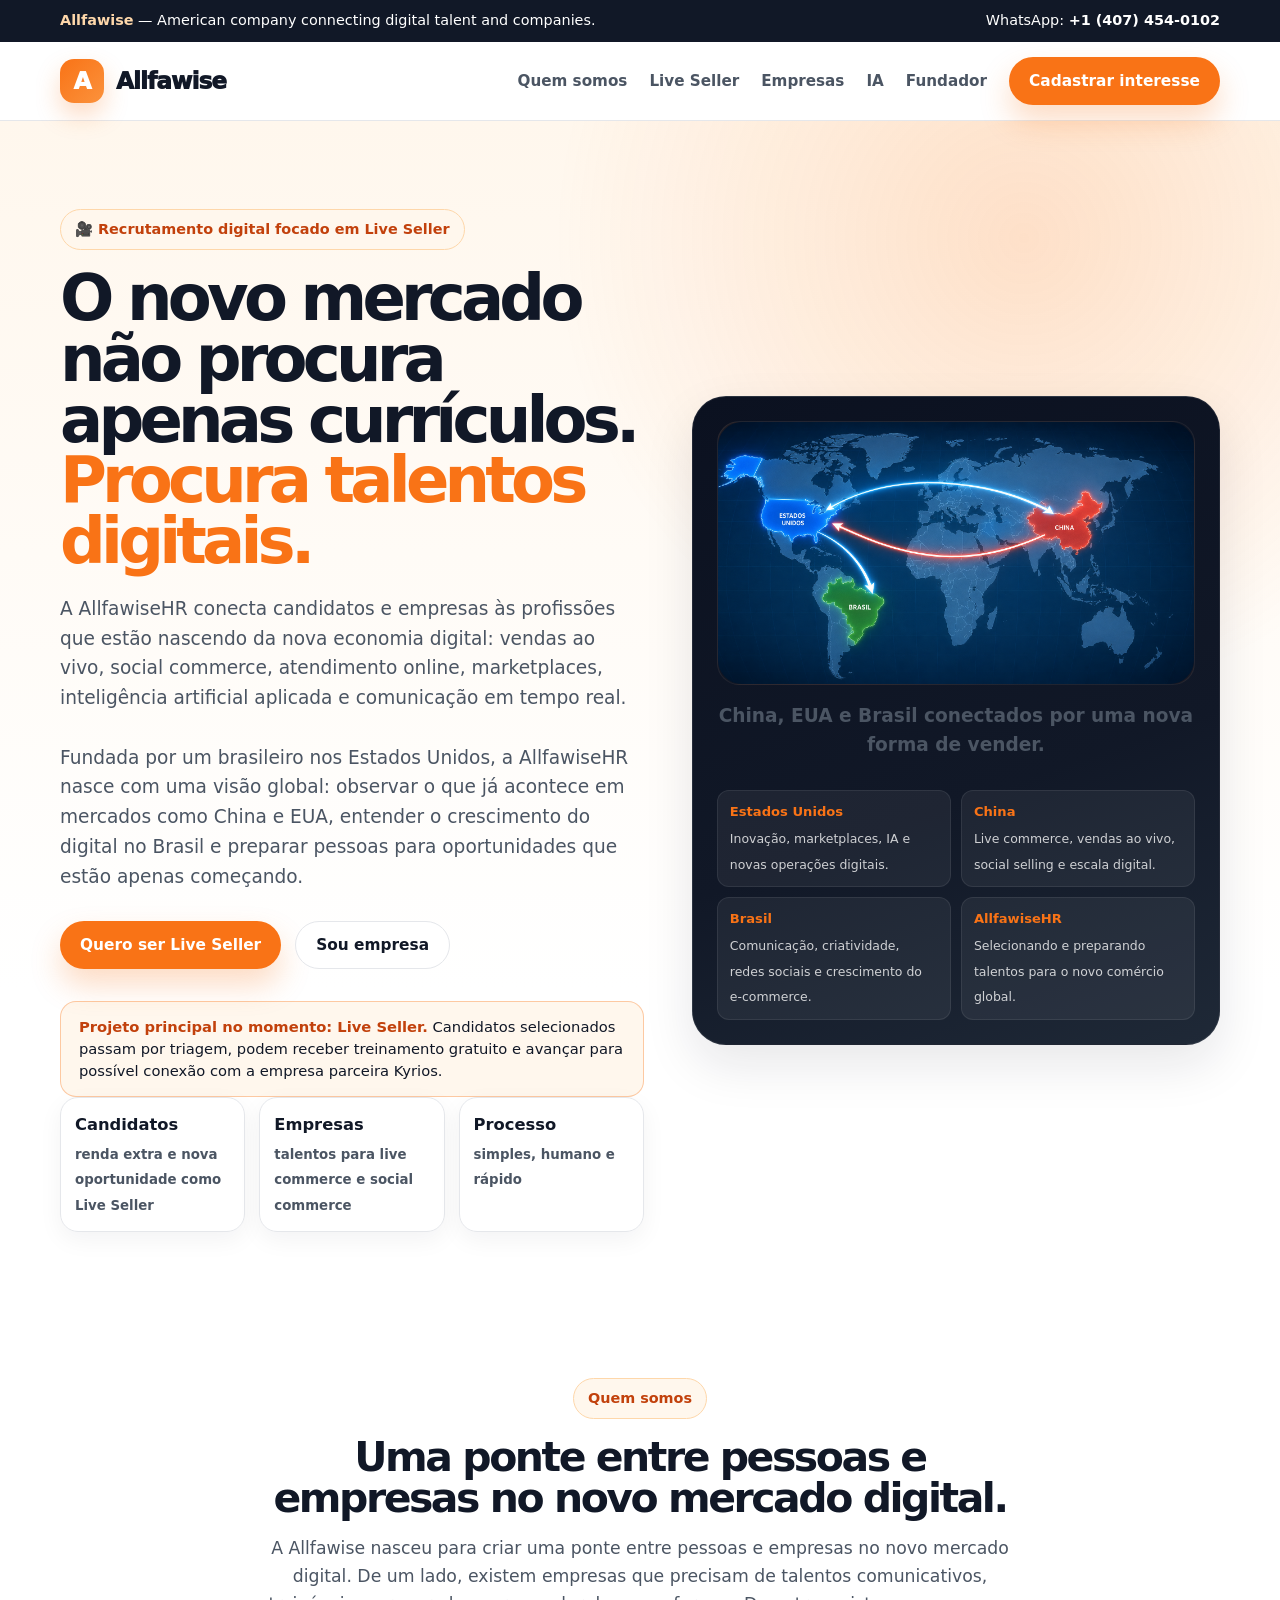
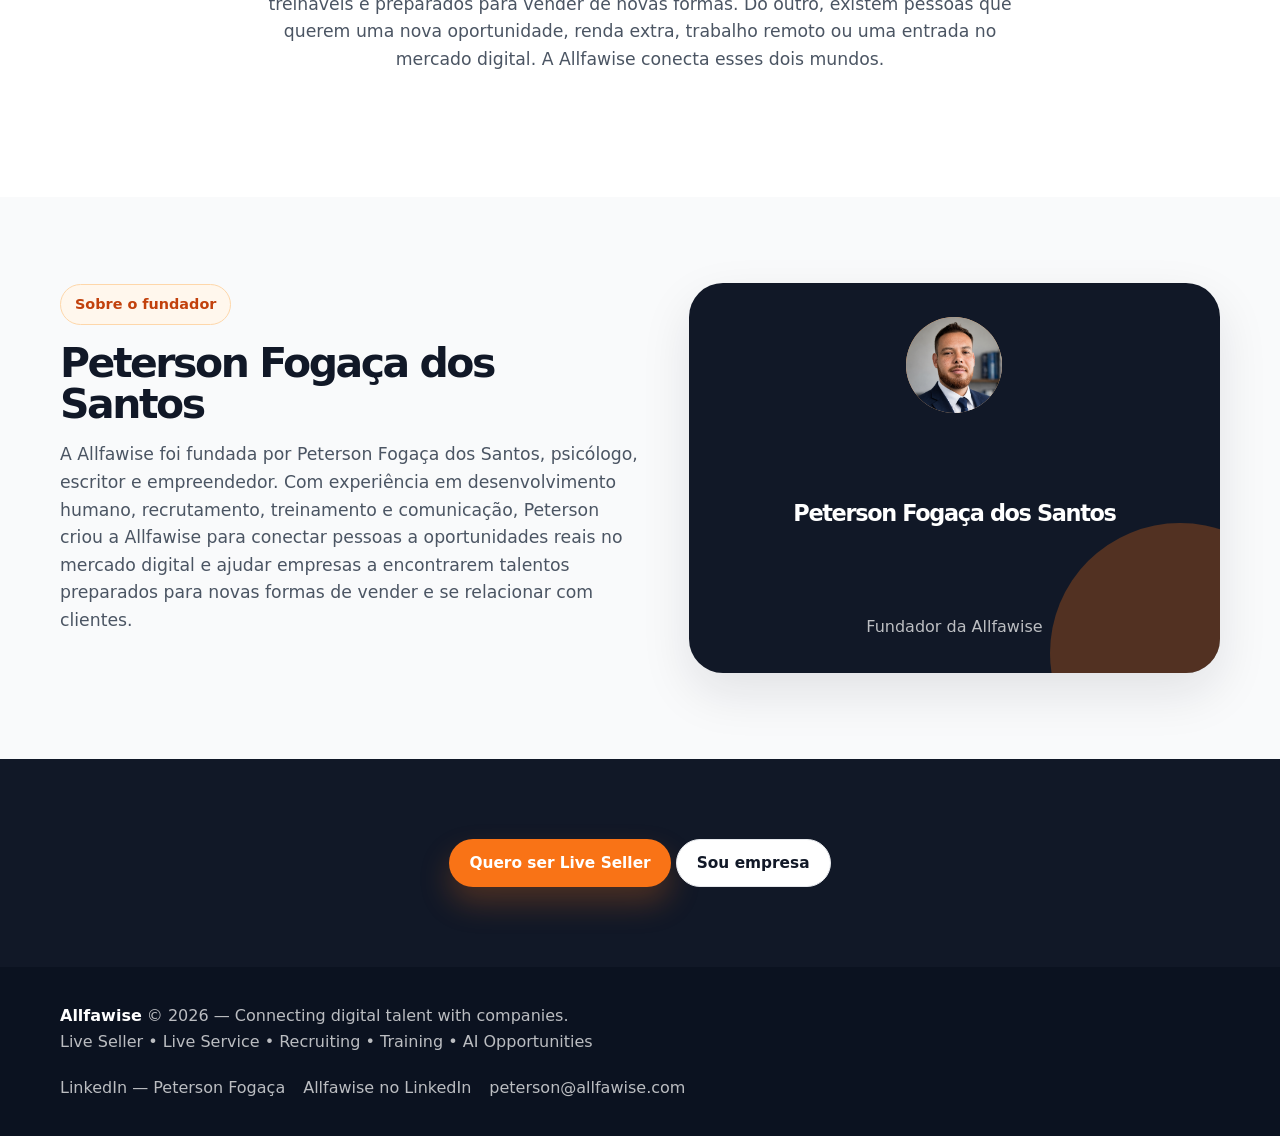
==== index.html @ 009f4346 "Update index.html" ====
<!DOCTYPE html>
<html lang="pt-BR"><head>
<meta charset="UTF-8">
<meta name="viewport" content="width=device-width, initial-scale=1.0">

<title>Allfawise | Recrutamento Digital, Live Seller e Live Service nos EUA</title>

<!-- ================= SEO BÁSICO =================
EDITAR TEXTOS PRINCIPAIS: descrição, palavras-chave e URL canônica abaixo -->
<meta name="description" content="Allfawise é uma empresa americana especializada em recrutamento, seleção e treinamento de talentos para Live Seller, Live Service, atendimento digital, tecnologia e IA. Cadastre-se ou encontre talentos para sua empresa.">
<meta name="keywords" content="Live Seller, Live Service, recrutamento digital, vagas remotas, social commerce, atendimento digital, Allfawise, emprego digital, renda extra online">
<meta name="author" content="Allfawise">

<!-- EDITAR LINK DA PÁGINA ALLFAWISE (URL final do site publicado no GitHub Pages ou domínio próprio) -->
<link rel="canonical" href="https://allfawise.com/">

<meta property="og:title" content="Allfawise | Conectando Talentos ao Mercado Digital">
<meta property="og:description" content="Recrutamento, seleção e treinamento para Live Seller, Live Service e mercado digital nos EUA.">
<meta property="og:type" content="website">
<!-- EDITAR LINK DA PÁGINA ALLFAWISE (mesma URL do canonical acima) -->
<meta property="og:url" content="https://allfawise.com/">

<link rel="stylesheet" href="style.css">
</head>
<body>

<!-- ============ TOPBAR ============ -->
<div class="topbar">
<div class="container">
<p><span>Allfawise</span> — American company connecting digital talent and companies.</p>
<!-- EDITAR TELEFONE: número exibido no topo do site -->
<p>WhatsApp: <strong>+1 (407) 454-0102</strong></p>
</div>
</div>

<!-- ============ CABEÇALHO / MENU ============ -->
<header>
<div class="container nav">
<a href="#home" class="brand" aria-label="Allfawise Home">
<span class="brand-mark">A</span>
<span>Allfawise</span>
</a>
<button class="mobile-toggle" id="mobileToggle" aria-label="Abrir menu">☰</button>
<nav class="nav-links" id="navLinks">
<a href="#sobre">Quem somos</a>
<a href="#live-seller-intro" data-flow="candidato">Live Seller</a>
<a href="#empresas" data-flow="empresa">Empresas</a>
<a href="#ia" data-flow="candidato">IA</a>
<a href="#fundador">Fundador</a>
<a href="#cadastro" class="btn btn-orange" data-flow="candidato">Cadastrar interesse</a>
</nav>
</div>
</header>

<main id="home">

<!-- ============ HERO — DOIS CAMINHOS PRINCIPAIS ============ -->
<section class="hero">
<div class="container hero-grid">
<div>
<div class="eyebrow">🎥 Recrutamento digital focado em Live Seller</div>

<h1>O novo mercado não procura apenas currículos. <span>Procura talentos digitais.</span></h1>

<p>A AllfawiseHR conecta candidatos e empresas às profissões que estão nascendo da nova economia digital: vendas ao vivo, social commerce, atendimento online, marketplaces, inteligência artificial aplicada e comunicação em tempo real.</p>
<p>Fundada por um brasileiro nos Estados Unidos, a AllfawiseHR nasce com uma visão global: observar o que já acontece em mercados como China e EUA, entender o crescimento do digital no Brasil e preparar pessoas para oportunidades que estão apenas começando.</p>

<!-- DOIS CAMINHOS PRINCIPAIS DO HERO: não adicionar um terceiro CTA aqui -->
<div class="hero-actions">
<a href="#live-seller-intro" class="btn btn-orange" data-flow="candidato">Quero ser Live Seller</a>
<a href="#empresas" class="btn btn-outline" data-flow="empresa">Sou empresa</a>
</div>
<div class="hero-highlight"><strong>Projeto principal no momento: Live Seller.</strong> Candidatos selecionados passam por triagem, podem receber treinamento gratuito e avançar para possível conexão com a empresa parceira Kyrios.</div>

<div class="trust-row">
<div class="trust-item">
<strong>Candidatos</strong>
<small>renda extra e nova oportunidade como Live Seller</small>
</div>
<div class="trust-item">
<strong>Empresas</strong>
<small>talentos para live commerce e social commerce</small>
</div>
<div class="trust-item">
<strong>Processo</strong>
<small>simples, humano e rápido</small>
</div>
</div>
</div>

<div class="hero-card global-map-card">
<div class="global-map">
<img src="mapa-global.jpg" alt="Mapa mostrando conexão entre Estados Unidos, China e Brasil" style="width:100%;height:100%;object-fit:cover;border-radius:24px;display:block;">
</div>
<p class="map-caption">China, EUA e Brasil conectados por uma nova forma de vender.</p>
<div class="map-points">
<div class="map-point"><strong>Estados Unidos</strong><span>Inovação, marketplaces, IA e novas operações digitais.</span></div>
<div class="map-point"><strong>China</strong><span>Live commerce, vendas ao vivo, social selling e escala digital.</span></div>
<div class="map-point"><strong>Brasil</strong><span>Comunicação, criatividade, redes sociais e crescimento do e-commerce.</span></div>
<div class="map-point"><strong>AllfawiseHR</strong><span>Selecionando e preparando talentos para o novo comércio global.</span></div>
</div></div>
</div>
</section>

<!-- ============ LIVE SELLER INTRO (FLUXO CANDIDATO) ============ -->
<section id="live-seller-intro" class="flow-hidden" data-isolate="candidato">
<div class="container">
<div class="section-head center">
<div class="eyebrow">Conheça a oportunidade</div>
<h2>China começou. EUA aceleraram. Brasil está abrindo espaço.</h2>
<p>Live Seller é uma nova oportunidade para pessoas comunicativas que querem entrar no mercado digital. Hoje faltam profissionais preparados para vender ao vivo, apresentar produtos, conversar com o público e gerar conexão com marcas e consumidores.</p>
<p>Você não precisa começar pronto. Candidatos selecionados poderão ser preparados por profissionais com experiência internacional.</p>
</div>
<div class="hero-actions" style="justify-content:center;">
<a href="#cadastro" class="btn btn-orange" data-flow="candidato">Quero participar da triagem</a>
<a href="#live-seller" class="btn btn-outline" data-flow="candidato">Entender melhor a profissão</a>
</div>
</div>
</section>

<!-- ============ NOVA OPORTUNIDADE (FLUXO CANDIDATO) ============ -->
<section id="mercado" class="flow-hidden" data-isolate="candidato">
<div class="container">
<div class="section-head center">
<div class="eyebrow">As profissões do futuro já começaram</div>
<h2>As profissões do futuro já começaram.</h2>
<p>
O profissional do futuro não é apenas técnico. Ele é comunicador, adaptável e digital.
A próxima fase do trabalho pertence a pessoas que conseguem aprender rápido, usar tecnologia,
se comunicar bem, entender o comportamento do consumidor e gerar valor em ambientes digitais.
</p>
<p>
Durante anos, vender online parecia depender apenas de catálogo, preço e tráfego. Agora o
jogo mudou: o cliente quer ver o produto em uso, conversar, tirar dúvidas, confiar na pessoa
que apresenta e sentir segurança antes de comprar.
</p>
<p>
Amazon, Mercado Livre, Shopee e TikTok Shop mostram que o comércio digital está ficando mais
interativo. A venda não acontece apenas na página do produto. Ela acontece no vídeo, na live,
no atendimento, no conteúdo, no relacionamento e na capacidade de responder rápido.
</p>
<p>
Por isso, novas funções estão ganhando espaço: Live Seller, Live Service, Social Commerce,
atendimento digital, produção de conteúdo, suporte com IA e profissionais capazes de
representar marcas com naturalidade. Live Seller é o projeto principal da AllfawiseHR agora;
as demais são oportunidades de apoio, para quem busca outro caminho.
</p></div>
<div class="cards-4">
<a class="icon-card" href="#live-seller-intro" data-flow="candidato">
<div class="icon">🎥</div>
<h3>Live Seller</h3>
<p>Apresentar produtos ao vivo e vender por meio de lives e redes sociais.</p>
<span class="card-link">Ver detalhes →</span>
</a>
<a class="icon-card" href="#outras-vagas" data-vaga="Live Service" data-flow="candidato">
<div class="icon">💬</div>
<h3>Live Service</h3>
<p>Atendimento digital, suporte e relacionamento com clientes online.</p>
<span class="card-link">Ver detalhes →</span>
</a>
<a class="icon-card" href="#outras-vagas" data-vaga="Social Commerce" data-flow="candidato">
<div class="icon">📱</div>
<h3>Social Commerce</h3>
<p>Redes sociais, conteúdo, influência e apoio a campanhas digitais.</p>
<span class="card-link">Ver detalhes →</span>
</a>
<a class="icon-card" href="#ia" data-flow="candidato">
<div class="icon">🤖</div>
<h3>IA aplicada ao trabalho digital</h3>
<p>Tecnologia como apoio a vendas, atendimento, conteúdo e produtividade.</p>
<span class="card-link">Ver detalhes →</span>
</a></div>
</div>
</section>

<!-- ============ O QUE É LIVE SELLER (FLUXO CANDIDATO) ============ -->
<section id="live-seller" class="flow-hidden" data-isolate="candidato">
<div class="container split">
<div>
<div class="section-head">
<h2>Vendas ao vivo, comunicação e social commerce.</h2>
<p>
Live Seller é o profissional que apresenta produtos ao vivo, conversa com o público,
responde dúvidas e ajuda empresas a venderem por meio de lives, redes sociais e
plataformas digitais. Essa função une comunicação, carisma, vendas, celular, redes
sociais e treinamento.
</p>
<p>
Para muitas pessoas, essa oportunidade pode começar como uma renda extra. Para quem se
prepara e leva a sério, pode se tornar uma nova profissão no mercado digital.
</p>
</div>

<figure class="live-photo">
<img src="live-seller-kyrios.jpg" alt="Apresentadora demonstrando um produto de mel para a câmera do celular em uma loja de live commerce da Kyrios" loading="lazy">
<figcaption class="live-photo-caption">Exemplo de operação de live commerce.</figcaption>
</figure>

<div class="check-list">
<div class="check"><span class="check-mark">✓</span><p>Comunicação</p></div>
<div class="check"><span class="check-mark">✓</span><p>Vendas ao vivo</p></div>
<div class="check"><span class="check-mark">✓</span><p>Social commerce</p></div>
<div class="check"><span class="check-mark">✓</span><p>Treinamento e prática</p></div>
</div>
</div>
<div class="timeline">
<div class="timeline-item">
<strong>01 — China</strong>
<h4>Onde vender ao vivo virou parte da cultura digital</h4>
<p>Na China, o live commerce deixou de ser novidade e se tornou uma forma comum de comprar e vender. Milhões de pessoas assistem transmissões ao vivo para conhecer produtos, tirar dúvidas e decidir a compra em tempo real. Hoje, o país já tem mais de 800 milhões de usuários de transmissões ao vivo, mostrando que a live deixou de ser apenas entretenimento e passou a fazer parte da rotina de consumo digital. Esse cenário mostra algo importante: quando existe comunicação, confiança e demonstração ao vivo, a venda se torna mais próxima, mais humana e mais interativa.</p>
</div>
<div class="timeline-item">
<strong>02 — Estados Unidos</strong>
<h4>Quando redes sociais começaram a vender de verdade</h4>
<p>Nos Estados Unidos, esse movimento cresce ligado à creator economy, aos vídeos curtos, aos afiliados, ao TikTok Shop e às compras dentro das redes sociais. O consumidor americano está cada vez mais acostumado a descobrir produtos por meio de pessoas: alguém apresentando, testando, explicando, comparando e recomendando. A previsão é que o social commerce nos Estados Unidos movimente cerca de US$ 87 bilhões em 2025. Isso mostra que novas funções estão surgindo. As marcas precisam de pessoas que saibam comunicar, aparecer diante da câmera, criar conexão e transformar atenção em venda.</p>
</div>
<div class="timeline-item">
<strong>03 — Brasil</strong>
<h4>Um mercado novo para quem quer aprender antes</h4>
<p>No Brasil, esse mercado ainda está em formação. O e-commerce brasileiro continua crescendo e deve alcançar cerca de US$ 36 bilhões em 2025, com aproximadamente 94 milhões de brasileiros comprando online. Mas o grande ponto é este: muitos brasileiros já passam horas por dia no celular, usam redes sociais, assistem vídeos, seguem influenciadores e compram pela internet. O comportamento já existe. Agora, o mercado começa a criar novas formas de transformar comunicação em oportunidade profissional. Para quem gosta de falar com pessoas, apresentar produtos, aprender vendas e usar redes sociais, o Live Seller pode ser uma nova habilidade. Em alguns modelos, essa atuação pode acontecer de casa, usando celular, treinamento e prática. Não é promessa de dinheiro fácil. É uma oportunidade para quem entende que o mercado está mudando e quer se preparar antes que essa função se torne comum.</p>
</div>
</div>
<div class="container">
<p class="timeline-closing">O que já é forte na China, cresce nos Estados Unidos e começa a ganhar espaço no Brasil pode abrir uma nova porta para brasileiros que desejam trabalhar com comunicação, vendas e mercado digital.</p>
</div>
</div>
</section>

<!-- ============ PARA CANDIDATOS / QUEM PODE PARTICIPAR (FLUXO CANDIDATO) ============ -->
<section id="candidatos" class="flow-hidden" data-isolate="candidato">
<div class="container">
<div class="section-head center">
<div class="eyebrow">Quem pode participar</div>
<p>
A AllfawiseHR organiza caminhos diferentes para pessoas em momentos diferentes: quem quer
começar por Live Seller, quem busca outras oportunidades e quem deseja permanecer no banco
de talentos.
</p>
</div>
<div class="cards-3">
<div class="icon-card">
<div class="icon">🎥</div>
<h3>Quero ser Live Seller</h3>
<p>O projeto principal da AllfawiseHR neste momento. Para pessoas comunicativas, treináveis
e interessadas em aprender uma nova profissão ligada a vendas ao vivo, redes sociais e
social commerce.</p>
<a href="#cadastro" class="btn btn-outline" data-flow="candidato">Ver processo Live Seller</a>
</div>
<div class="icon-card">
<div class="icon">💼</div>
<h3>Quero outras oportunidades</h3>
<p>Para candidatos interessados em atendimento digital, IA aplicada, social commerce,
marketing, comunicação, áreas administrativas e suporte a operações digitais. Uma
alternativa secundária ao projeto Live Seller.</p>
<a href="#vagas" class="btn btn-outline" data-flow="candidato">Ver vagas disponíveis</a>
</div>
<div class="icon-card">
<div class="icon">🗂️</div>
<h3>Banco de talentos</h3>
<p>Para quem ainda não encontrou a vaga ideal, mas quer deixar seu perfil ativo para
futuras oportunidades e processos de triagem.</p>
<a href="#outras-vagas" class="btn btn-outline" data-vaga="Banco de Talentos" data-flow="candidato">Entrar no banco</a>
</div>
</div>
</div></section><section class="flow-hidden" data-isolate="candidato">
<div class="container split alt">
<div>
<div class="section-head">
<div class="eyebrow">Formulário Live Seller</div>
<h2>Cadastre-se para o processo de Live Seller</h2>
<p>Preencha o formulário abaixo para participar da triagem do projeto Live Seller. Se o seu perfil for selecionado, você poderá ser convidado para o treinamento gratuito e avançar nas próximas etapas do processo.</p>
</div>
<div class="check-list">
<div class="check"><span class="check-mark">✓</span><p>Para quem gosta de se comunicar</p></div>
<div class="check"><span class="check-mark">✓</span><p>Para quem usa redes sociais</p></div>
<div class="check"><span class="check-mark">✓</span><p>Para quem quer aprender</p></div>
<div class="check"><span class="check-mark">✓</span><p>Para quem tem celular com câmera e internet</p></div>
<div class="check"><span class="check-mark">✓</span><p>Para quem busca renda extra ou trabalho de casa</p></div>
</div>
</div>

<!-- ============ FORMULÁRIO (NÃO ALTERAR os atributos name= e os IDs abaixo) ============ -->
<div class="form-box" id="cadastro">
<h3>Cadastre seu interesse</h3>
<p>Preencha seus dados para saber mais sobre oportunidades de Live Seller, Live Service e banco de talentos.</p>
<form class="lead-form" id="leadForm">
<input type="hidden" name="formType" value="live_seller">
<label>
Nome completo
<input type="text" name="nome" placeholder="Digite seu nome" required>
</label>
<label>
WhatsApp
<input type="tel" name="whatsapp" placeholder="Ex: +1 407 454 0102" required>
</label>
<label>
Cidade
<input type="text" name="cidade" placeholder="Ex: Orlando" required>
</label>
<label>
Estado
<input type="text" name="estado" placeholder="Ex: FL" required>
</label>
<label>
Idade
<input type="number" name="idade" placeholder="Ex: 25" min="1" required>
</label>
<label>
Você se considera uma pessoa comunicativa?
<select name="comunicativa" required>
<option value="">Selecione uma opção</option>
<option value="Sim">Sim</option>
<option value="Mais ou menos">Mais ou menos</option>
<option value="Ainda tenho dificuldade, mas quero aprender">Ainda tenho dificuldade, mas quero aprender</option>
</select>
</label>
<label>
Você tem celular com câmera e internet?
<select name="tem_celular" required>
<option value="">Selecione uma opção</option>
<option value="Sim">Sim</option>
<option value="Não">Não</option>
</select>
</label>
<label>
Você gostaria de trabalhar de casa usando o celular?
<select name="trabalhar_casa" required>
<option value="">Selecione uma opção</option>
<option value="Sim">Sim</option>
<option value="Talvez, quero entender melhor">Talvez, quero entender melhor</option>
<option value="Não">Não</option>
</select>
</label>
<label>
Você já tem experiência com vendas, atendimento, lives ou redes sociais?
<select name="experiencia" required>
<option value="">Selecione uma opção</option>
<option value="Sim, com vendas">Sim, com vendas</option>
<option value="Sim, com atendimento">Sim, com atendimento</option>
<option value="Sim, com redes sociais">Sim, com redes sociais</option>
<option value="Sim, com lives">Sim, com lives</option>
<option value="Não, mas quero aprender">Não, mas quero aprender</option>
</select>
</label>
<label>
Seu perfil do TikTok
<input type="text" name="tiktok" placeholder="Cole o link do seu TikTok ou seu @">
</label>
<label>
Seu perfil do Instagram
<input type="text" name="instagram" placeholder="Cole o link do seu Instagram ou seu @">
</label>
<label>
Mensagem
<textarea name="mensagem" placeholder="Conte rapidamente por que você tem interesse nessa oportunidade" rows="4"></textarea>
</label>
<button type="submit" class="btn btn-orange">Enviar interesse</button>
<p class="form-note" id="formMessage">Seus dados serão usados apenas para contato sobre oportunidades da Allfawise.</p>
</form>
</div>
<!-- ============ FIM DO FORMULÁRIO ============ -->
</div>
</section>

<!-- ============ COMO FUNCIONA A TRIAGEM (FLUXO CANDIDATO) ============ -->
<section id="como-funciona" class="flow-hidden" data-isolate="candidato">
<div class="container">
<div class="section-head center">
<div class="eyebrow">Processo de seleção</div>
<h2>Como funciona a triagem?</h2>
</div>
<div class="timeline">
<div class="timeline-item">
<strong>Passo 1</strong>
<h4>Você preenche o cadastro.</h4>
</div>
<div class="timeline-item">
<strong>Passo 2</strong>
<h4>A equipe avalia seu perfil.</h4>
</div>
<div class="timeline-item">
<strong>Passo 3</strong>
<h4>Candidatos com potencial recebem contato pelo WhatsApp.</h4>
</div>
<div class="timeline-item">
<strong>Passo 4</strong>
<h4>Você pode participar de uma apresentação ou treinamento inicial.</h4>
</div>
<div class="timeline-item">
<strong>Passo 5</strong>
<h4>Depois, poderá ser conectado a oportunidades com marcas e empresas.</h4>
</div>
</div>
<p class="form-note" style="text-align:center; max-width:640px; margin:24px auto 0;">
Preencher o cadastro não garante contratação imediata. Esta é uma triagem para identificar pessoas com perfil comunicativo e interesse em aprender uma nova habilidade no mercado digital.
</p>
</div>
</section>
<section id="vagas" class="flow-hidden" data-isolate="candidato">
<div class="container">
<div class="section-head center">
<div class="eyebrow">Vagas disponíveis</div>
<h2>Oportunidades organizadas por perfil, não por confusão.</h2>
<p>
Cada vaga deve ter uma página própria, com descrição, requisitos, etapas e formulário.
Isso deixa o site mais limpo, mais profissional e mais fácil para o candidato tomar decisão.
</p>
</div>
<div class="cards-3 jobs-grid">
<div class="job-card">
<span class="tag">Projeto principal</span>
<div class="icon">🎥</div>
<h3>Live Seller</h3>
<p>Para pessoas comunicativas que querem apresentar produtos, vender ao vivo e participar
do crescimento do social commerce.</p>
<a href="#cadastro" class="btn btn-outline" data-flow="candidato">Ver detalhes da vaga</a>
</div>
<div class="future-hidden">
<div class="job-card">
<span class="tag">Atendimento digital</span>
<div class="icon">💬</div>
<h3>Live Service</h3>
<p>Para quem tem perfil de atendimento, relacionamento com clientes, suporte e comunicação
online.</p>
<a href="#outras-vagas" class="btn btn-outline" data-vaga="Live Service" data-flow="candidato">Ver detalhes da vaga</a>
</div>
<div class="job-card">
<span class="tag">Tecnologia aplicada</span>
<div class="icon">🤖</div>
<h3>IA aplicada ao trabalho digital</h3>
<p>Para pessoas que desejam usar IA para apoiar vendas, atendimento, conteúdo,
produtividade e operações digitais.</p>
<a href="#outras-vagas" class="btn btn-outline" data-vaga="IA aplicada ao trabalho digital" data-flow="candidato">Ver detalhes da vaga</a>
</div>
<div class="job-card">
<span class="tag">Mercado digital</span>
<div class="icon">📱</div>
<h3>Social Commerce</h3>
<p>Para perfis conectados a redes sociais, conteúdo, influência, campanhas digitais e apoio
comercial.</p>
<a href="#outras-vagas" class="btn btn-outline" data-vaga="Social Commerce" data-flow="candidato">Ver detalhes da vaga</a>
</div>
<div class="job-card">
<span class="tag">Aberto</span>
<div class="icon">🗂️</div>
<h3>Banco de Talentos Allfawise</h3>
<p>Para quem deseja deixar seu perfil disponível para futuras oportunidades digitais.</p>
<a href="#outras-vagas" class="btn btn-outline" data-vaga="Banco de Talentos" data-flow="candidato">Cadastrar perfil</a>
</div>
</div>
</div>
</div></section><section id="outras-vagas" class="flow-hidden" data-isolate="candidato">
<div class="container split alt">
<div>
<div class="section-head">
<div class="eyebrow">Alternativa secundária — Cadastro para Outras Vagas</div>
<h2>Candidatar-se para esta oportunidade</h2>
<p>
Preencha este formulário se você deseja ser considerado para outras oportunidades
profissionais divulgadas pela AllfawiseHR, como vagas em tecnologia, inteligência
artificial, comunicação, vendas, atendimento, administrativo, recursos humanos, marketing
e outras áreas — ou para entrar no banco de talentos. Este cadastro é uma alternativa
para quem não busca especificamente o projeto Live Seller.
</p>
</div>
<div class="check-list">
<div class="check"><span class="check-mark">✓</span><p>Um único cadastro para várias vagas</p></div>
<div class="check"><span class="check-mark">✓</span><p>Escolha a vaga de interesse na lista</p></div>
<div class="check"><span class="check-mark">✓</span><p>Também serve para o banco de talentos</p></div>
</div>
</div>
<div class="form-box">
<h3>Cadastro para Outras Vagas</h3>
<p>Preencha seu cadastro em poucas etapas rápidas. Leva menos de 2 minutos.</p>
<form class="lead-form form-robust wizard-form" id="generalJobsForm" novalidate>
<div class="wizard-progress">
<div class="wizard-progress-bar"><span id="wizardProgressFill"></span></div>
<p class="wizard-step-label" id="wizardStepLabel">Etapa 1 de 5</p>
</div>

<div class="wizard-step is-active" data-step="1">
<h4>Vamos começar por você</h4>
<p class="wizard-step-intro">Conte para nós como podemos entrar em contato.</p>
<label>Nome completo
<input type="text" name="nomeCompleto" placeholder="Digite seu nome" required>
</label>
<label>WhatsApp
<input type="tel" name="whatsapp" placeholder="Ex: +1 407 454 0102" required>
</label>
<label>E-mail
<input type="email" name="email" placeholder="seuemail@exemplo.com" required>
</label>
<label>Cidade
<input type="text" name="cidade" placeholder="Ex: Orlando" required>
</label>
<label>Estado
<input type="text" name="estado" placeholder="Ex: FL" required>
</label>
<p class="wizard-error" data-error-for="1"></p>
<div class="wizard-nav">
<button type="button" class="btn btn-outline wizard-next">Próximo</button>
</div>
</div>

<div class="wizard-step" data-step="2">
<h4>O que você está buscando?</h4>
<label>Vaga de interesse
<select name="vagaEscolhida">
<option value="">Selecione uma opção</option>
<option value="Live Seller">Live Seller</option>
<option value="Live Service">Live Service</option>
<option value="Social Commerce">Social Commerce</option>
<option value="IA aplicada ao trabalho digital">IA aplicada ao trabalho digital</option>
<option value="Banco de Talentos">Banco de Talentos</option>
<option value="Outra">Outra</option>
</select>
</label>
<label>Disponibilidade
<select name="disponibilidade" required>
<option value="">Selecione uma opção</option>
<option value="Imediata">Imediata</option>
<option value="Até 15 dias">Até 15 dias</option>
<option value="Até 30 dias">Até 30 dias</option>
<option value="A combinar">A combinar</option>
</select>
</label>
<label>Modelo de trabalho desejado
<select name="modeloTrabalho" required>
<option value="">Selecione uma opção</option>
<option value="Remoto">Remoto</option>
<option value="Presencial">Presencial</option>
<option value="Híbrido">Híbrido</option>
<option value="Tenho flexibilidade">Tenho flexibilidade</option>
</select>
</label>
<p class="wizard-error" data-error-for="2"></p>
<div class="wizard-nav">
<button type="button" class="btn btn-outline wizard-back">Voltar</button>
<button type="button" class="btn btn-outline wizard-next">Próximo</button>
</div>
</div>

<div class="wizard-step" data-step="3">
<h4>Sua experiência mais recente</h4>
<p class="wizard-step-intro">Não precisa contar toda a sua trajetória agora. Queremos conhecer apenas sua experiência profissional mais recente.</p>
<label>Última empresa
<input type="text" name="ultimaEmpresa" placeholder="Nome da empresa" required>
</label>
<label>Função
<input type="text" name="funcao" placeholder="Seu cargo ou função" required>
</label>
<label>Atividades realizadas
<textarea name="atividades" rows="4" placeholder="Conte brevemente quais eram suas principais atividades."></textarea>
</label>
<p class="wizard-error" data-error-for="3"></p>
<div class="wizard-nav">
<button type="button" class="btn btn-outline wizard-back">Voltar</button>
<button type="button" class="btn btn-outline wizard-next">Próximo</button>
</div>
</div>

<div class="wizard-step" data-step="4">
<h4>Quase lá</h4>
<label>LinkedIn
<input type="text" name="linkedin" placeholder="https://www.linkedin.com/in/seu-perfil">
</label>
<label>Nível de inglês
<select name="nivelIngles" required>
<option value="">Selecione uma opção</option>
<option value="Não tenho conhecimento">Não tenho conhecimento</option>
<option value="Básico">Básico</option>
<option value="Intermediário">Intermediário</option>
<option value="Avançado">Avançado</option>
<option value="Fluente">Fluente</option>
</select>
</label>
<p class="wizard-error" data-error-for="4"></p>
<div class="wizard-nav">
<button type="button" class="btn btn-outline wizard-back">Voltar</button>
<button type="button" class="btn btn-outline wizard-next">Próximo</button>
</div>
</div>

<div class="wizard-step" data-step="5">
<h4>Queremos conhecer você</h4>
<label>Fale um pouco sobre você
<textarea name="sobreVoce" rows="4" placeholder="Conte brevemente sobre você, seus objetivos profissionais ou o tipo de oportunidade que está buscando."></textarea>
</label>
<p class="wizard-error" data-error-for="5"></p>
<div class="wizard-nav">
<button type="button" class="btn btn-outline wizard-back">Voltar</button>
<button type="submit" class="btn btn-orange wizard-submit">Enviar cadastro</button>
</div>
</div>

<p class="form-note" id="generalJobsFormMessage"></p>
</form>
</div>
</div></section>

<!-- ============ EMPRESAS (FLUXO EMPRESA) ============ -->
<section id="empresas" class="flow-hidden" data-isolate="empresa">
<div class="container split">
<div>
<div class="section-head">
<div class="eyebrow">A proposta da Allfawise</div>
<h2>Sua empresa precisa de pessoas comunicativas para vender ao vivo?</h2>
<p>
A Allfawise ajuda empresas a encontrarem talentos treináveis para atuar em Live Seller,
live commerce, social commerce e vendas digitais. Nosso foco é conectar empresas a
pessoas com potencial de comunicação, aprendizado e atuação no novo mercado digital.
</p>
</div>
<div class="check-list">
<div class="check"><span class="check-mark">✓</span><p>Apresentadores para lives de vendas</p></div>
<div class="check"><span class="check-mark">✓</span><p>Pessoas comunicativas para demonstrar produtos</p></div>
<div class="check"><span class="check-mark">✓</span><p>Talentos para social commerce</p></div>
<div class="check"><span class="check-mark">✓</span><p>Profissionais treináveis para vendas digitais</p></div>
<div class="check"><span class="check-mark">✓</span><p>Banco de talentos para novas campanhas</p></div>
<div class="check"><span class="check-mark">✓</span><p>Apoio na triagem inicial de candidatos</p></div>
</div><div class="help-block"><h3>Como a AllfawiseHR pode contratar, recrutar e treinar Live Sellers para sua empresa</h3>
<div class="check-list">
<div class="check"><span class="check-mark">✓</span><p>Recrutamento e triagem inicial de candidatos a Live Seller</p></div>
<div class="check"><span class="check-mark">✓</span><p>Preparação e treinamento básico antes da conexão com a empresa</p></div>
<div class="check"><span class="check-mark">✓</span><p>Banco de talentos para novas campanhas e demandas futuras</p></div>
<div class="check"><span class="check-mark">✓</span><p>Divulgação de vagas digitais complementares</p></div>
</div></div>
<div class="hero-actions" style="margin-top: 24px; margin-bottom: 0;">
<a href="mailto:peterson@allfawise.com" class="btn btn-dark">Enviar vaga por e-mail</a>
<a href="tel:+14074540102" class="btn btn-outline">Falar com a Allfawise</a>
</div>
</div>
<div class="contact-stack"><div class="contact-box">
<h3>Contato institucional</h3>
<div class="contact-line">
<small>WhatsApp / Phone</small>
<strong>+1 (407) 454-0102</strong>
</div>
<div class="contact-line">
<small>E-mail</small>
<strong>peterson@allfawise.com</strong>
</div>
<div class="contact-line">
<small>Site</small>
<strong>allfawise.com</strong>
</div>
</div><div class="form-box">
<h3>Formulário de orçamento</h3>
<p>Este formulário é separado do formulário de candidatura. Use este espaço para solicitar
uma proposta comercial para sua empresa.</p>
<form class="lead-form form-robust" id="companyQuoteForm">
<input type="hidden" name="formType" value="empresas">
<label>Nome da empresa
<input type="text" name="empresa_nome" placeholder="Nome da empresa" required>
</label>
<label>Responsável
<input type="text" name="responsavel" placeholder="Nome do responsável" required>
</label>
<label>Cargo
<input type="text" name="cargo" placeholder="Cargo do responsável">
</label>
<label>E-mail corporativo
<input type="email" name="email_corporativo" placeholder="empresa@exemplo.com" required>
</label>
<label>WhatsApp
<input type="tel" name="whatsapp_empresa" placeholder="Ex: +1 407 454 0102" required>
</label>
<label>Site ou rede social
<input type="text" name="site_rede" placeholder="Cole o link">
</label>
<label>Tipo de talento que procura
<input type="text" name="tipo_talento" placeholder="Ex: Live Seller, atendimento, IA...">
</label>
<label>Quantidade aproximada de vagas
<input type="text" name="qtd_vagas" placeholder="Ex: 1 a 5">
</label>
<label>Tipo de serviço desejado
<select name="tipo_servico">
<option value="">Selecione uma opção</option>
<option value="Divulgação de vaga">Divulgação de vaga</option>
<option value="Triagem de candidatos">Triagem de candidatos</option>
<option value="Recrutamento completo">Recrutamento completo</option>
<option value="Contratação de Live Sellers">Contratação de Live Sellers</option>
<option value="Treinamento de Live Sellers">Treinamento de Live Sellers</option>
<option value="Outro">Outro</option>
</select>
</label>
<label>Mensagem adicional
<textarea name="mensagem_empresa" rows="4" placeholder="Conte mais sobre o que sua empresa precisa"></textarea>
</label>
<button type="submit" class="btn btn-orange">Solicitar orçamento</button>
<p class="form-note" id="companyQuoteFormMessage">Seus dados serão usados apenas para retorno comercial da Allfawise. Nossa equipe fará uma confirmação humana após o envio.</p>
</form></div></div>
</div>
</section>

<!-- ============ INTELIGÊNCIA ARTIFICIAL (APOIO — FLUXO CANDIDATO) ============ -->
<section id="ia" class="flow-hidden" data-isolate="candidato">
<div class="container">
<div class="section-head center">
<div class="eyebrow">Tendência complementar</div>
<h2>A inteligência artificial como apoio ao trabalho humano.</h2>
<p>
A inteligência artificial está transformando a forma como empresas vendem, atendem e se
comunicam com clientes. Na Allfawise, enxergamos a IA como uma ferramenta de apoio ao
trabalho humano. O futuro pertence a pessoas que sabem comunicar, aprender rápido, usar
tecnologia e se adaptar às novas oportunidades digitais. Por isso, além do foco em Live
Seller, acompanhamos as mudanças do mercado para preparar pessoas e empresas para novas
formas de trabalho.
</p>
</div>
<div class="cards-3">
<div class="icon-card">
<div class="icon">⚡</div>
<h3>IA para produtividade</h3>
<p>Apoio às tarefas do dia a dia, sem substituir a comunicação humana.</p>
</div>
<div class="icon-card">
<div class="icon">🧠</div>
<h3>Aprendizado rápido</h3>
<p>Pessoas que aprendem e se adaptam se destacam no mercado digital.</p>
</div>
<div class="icon-card">
<div class="icon">📈</div>
<h3>Mercado digital</h3>
<p>Novas formas de vender, atender e se relacionar com clientes.</p>
</div>
</div>
</div>
</section>

<!-- ============ SOBRE A ALLFAWISE (COMUM AOS DOIS FLUXOS) ============ -->
<section id="sobre" data-isolate="common">
<div class="container">
<div class="section-head center">
<div class="eyebrow">Quem somos</div>
<h2>Uma ponte entre pessoas e empresas no novo mercado digital.</h2>
<p>
A Allfawise nasceu para criar uma ponte entre pessoas e empresas no novo mercado digital.
De um lado, existem empresas que precisam de talentos comunicativos, treináveis e
preparados para vender de novas formas. Do outro, existem pessoas que querem uma nova
oportunidade, renda extra, trabalho remoto ou uma entrada no mercado digital. A Allfawise
conecta esses dois mundos.
</p>
</div>
</div>
</section>

<!-- ============ FUNDADOR (COMUM AOS DOIS FLUXOS) ============ -->
<section id="fundador" data-isolate="common">
<div class="container split alt">
<div>
<div class="section-head">
<div class="eyebrow">Sobre o fundador</div>
<h2>Peterson Fogaça dos Santos</h2>
<p>
A Allfawise foi fundada por Peterson Fogaça dos Santos, psicólogo, escritor e
empreendedor. Com experiência em desenvolvimento humano, recrutamento, treinamento e
comunicação, Peterson criou a Allfawise para conectar pessoas a oportunidades reais no
mercado digital e ajudar empresas a encontrarem talentos preparados para novas formas
de vender e se relacionar com clientes.
</p>
</div>
</div>
<div class="big-panel founder-panel">
<div class="founder-photo"><img src="fundador.jpg" alt="Peterson Fogaça dos Santos" style="width:100%;height:100%;object-fit:cover;border-radius:50%;display:block;"></div>
<h3>Peterson Fogaça dos Santos</h3>
<p style="color: rgba(255,255,255,0.72);">Fundador da Allfawise</p>
</div>
</div>
</section>

<!-- ============ CTA FINAL (COMUM AOS DOIS FLUXOS) ============ -->
<section class="cta">
<div class="container"><a href="#live-seller-intro" class="btn btn-orange" data-flow="candidato">Quero ser Live Seller</a>
<a href="#empresas" class="btn btn-outline" data-flow="empresa">Sou empresa</a></div>
</section>

</main>

<footer>
<div class="container footer-grid">
<div>
<p><b>Allfawise</b> © 2026 — Connecting digital talent with companies.</p>
<p>Live Seller • Live Service • Recruiting • Training • AI Opportunities</p>
</div>
<div class="footer-links">
<!-- EDITAR LINK DO LINKEDIN (perfil pessoal do fundador) -->
<a href="https://www.linkedin.com/in/COLOQUE-SEU-USUARIO-AQUI" target="_blank" rel="noopener">LinkedIn — Peterson Fogaça</a>
<!-- EDITAR LINK DA PÁGINA ALLFAWISE NO LINKEDIN (página da empresa) -->
<a href="https://www.linkedin.com/company/COLOQUE-O-SLUG-AQUI" target="_blank" rel="noopener">Allfawise no LinkedIn</a>
<a href="mailto:peterson@allfawise.com">peterson@allfawise.com</a>
</div>
</div>
</footer>

<script src="script.js"></script>

</body></html>
---- style.css ----
/* =======================================================
   ALLFAWISE — STYLE.CSS
   Paleta: laranja (--orange), branco, preto/cinza escuro (--dark)
   ======================================================= */

:root {
  --orange: #f97316;
  --orange-dark: #c2410c;
  --dark: #111827;
  --gray: #4b5563;
  --light: #f9fafb;
  --white: #ffffff;
  --line: #e5e7eb;
  --soft-orange: #fff7ed;
  --green: #16a34a;
  --shadow: 0 20px 50px rgba(17, 24, 39, 0.10);
  --radius: 24px;
  --max: 1160px;
}

* { box-sizing: border-box; margin: 0; padding: 0; }
html { scroll-behavior: smooth; }

body {
  font-family: Inter, system-ui, -apple-system, BlinkMacSystemFont, "Segoe UI", sans-serif;
  color: var(--dark);
  background: var(--white);
  line-height: 1.6;
}

a { color: inherit; text-decoration: none; }
img { max-width: 100%; display: block; }

.container {
  width: min(var(--max), calc(100% - 40px));
  margin: 0 auto;
}

/* ---------- TOPBAR ---------- */
.topbar { background: var(--dark); color: var(--white); font-size: 0.9rem; }
.topbar .container {
  min-height: 42px;
  display: flex;
  align-items: center;
  justify-content: space-between;
  gap: 16px;
}
.topbar span { color: #fed7aa; font-weight: 800; }

/* ---------- HEADER / NAV ---------- */
header {
  position: sticky;
  top: 0;
  z-index: 40;
  background: rgba(255,255,255,0.92);
  backdrop-filter: blur(14px);
  border-bottom: 1px solid var(--line);
}
.nav { min-height: 78px; display: flex; align-items: center; justify-content: space-between; gap: 24px; }
.brand { display: flex; align-items: center; gap: 12px; font-weight: 950; letter-spacing: -0.04em; font-size: 1.45rem; }
.brand-mark {
  width: 44px; height: 44px; border-radius: 14px;
  display: grid; place-items: center;
  background: linear-gradient(135deg, var(--orange), #fb923c);
  color: white;
  box-shadow: 0 12px 24px rgba(249, 115, 22, 0.25);
}
.nav-links { display: flex; align-items: center; gap: 22px; color: var(--gray); font-weight: 750; font-size: 0.95rem; }
.nav-links a:hover { color: var(--orange-dark); }

.btn {
  display: inline-flex; align-items: center; justify-content: center; gap: 10px;
  min-height: 48px; padding: 0 20px; border-radius: 999px;
  font-weight: 850; cursor: pointer; border: 0;
  transition: transform 0.16s ease, box-shadow 0.16s ease, background 0.16s ease;
  font-size: 0.96rem;
}
.btn:hover { transform: translateY(-2px); }
.btn-orange { background: var(--orange); color: var(--white); box-shadow: 0 16px 30px rgba(249, 115, 22, 0.25); }
.btn-orange:hover { background: var(--orange-dark); }
.btn-dark { background: var(--dark); color: var(--white); }
.btn-outline { background: var(--white); color: var(--dark); border: 1px solid var(--line); }

.mobile-toggle {
  display: none; width: 44px; height: 44px; border-radius: 14px;
  border: 1px solid var(--line); background: var(--white); font-size: 1.3rem;
}

/* ---------- HERO ---------- */
.hero {
  position: relative; overflow: hidden;
  background:
    radial-gradient(circle at 80% 10%, rgba(249,115,22,0.18), transparent 32%),
    linear-gradient(180deg, #fff7ed 0%, #ffffff 74%);
  padding: 88px 0 60px;
}
.hero-grid { display: grid; grid-template-columns: 1.05fr 0.95fr; gap: 48px; align-items: center; }
.eyebrow {
  display: inline-flex; align-items: center; gap: 10px; padding: 8px 14px; border-radius: 999px;
  background: var(--soft-orange); color: var(--orange-dark); border: 1px solid #fed7aa;
  font-weight: 900; font-size: 0.9rem; margin-bottom: 18px;
}
.hero h1 { font-size: clamp(2.4rem, 5vw, 5.2rem); line-height: 0.95; letter-spacing: -0.075em; margin-bottom: 22px; }
.hero h1 span { color: var(--orange); }
.hero p { font-size: 1.16rem; color: var(--gray); max-width: 640px; margin-bottom: 30px; }
.hero-actions { display: flex; flex-wrap: wrap; gap: 14px; margin-bottom: 32px; }

.trust-row { display: grid; grid-template-columns: repeat(3, 1fr); gap: 14px; max-width: 660px; }
.trust-item {
  background: rgba(255,255,255,0.84); border: 1px solid var(--line); border-radius: 18px;
  padding: 14px; box-shadow: 0 8px 24px rgba(17,24,39,0.05);
}
.trust-item strong { display: block; font-size: 1.02rem; margin-bottom: 2px; }
.trust-item small { color: var(--gray); font-weight: 700; }

.hero-card { position: relative; background: var(--white); border-radius: 34px; box-shadow: var(--shadow); padding: 24px; border: 1px solid var(--line); }
.talent-window {
  border-radius: 26px; overflow: hidden; background: linear-gradient(135deg, #111827, #374151);
  color: white; padding: 26px; min-height: 440px; display: grid; align-content: space-between; position: relative;
}
.talent-window::before {
  content: ""; position: absolute; width: 220px; height: 220px; border-radius: 999px;
  background: rgba(249, 115, 22, 0.35); filter: blur(4px); top: -80px; right: -80px;
}
.window-top { position: relative; display: flex; justify-content: space-between; align-items: flex-start; gap: 18px; }
.live-badge {
  display: inline-flex; align-items: center; gap: 8px; background: rgba(255,255,255,0.12);
  border: 1px solid rgba(255,255,255,0.22); border-radius: 999px; padding: 8px 12px; font-weight: 850; font-size: 0.85rem;
}
.dot { width: 9px; height: 9px; border-radius: 999px; background: #22c55e; box-shadow: 0 0 0 6px rgba(34,197,94,0.18); }
.profile-stack { position: relative; display: grid; gap: 12px; z-index: 2; }
.profile-card {
  display: flex; align-items: center; gap: 12px; background: rgba(255,255,255,0.10);
  border: 1px solid rgba(255,255,255,0.16); border-radius: 18px; padding: 12px; backdrop-filter: blur(12px);
}
.avatar {
  width: 48px; height: 48px; border-radius: 16px;
  background: linear-gradient(135deg, #fb923c, #fed7aa); display: grid; place-items: center;
  font-weight: 950; color: #7c2d12;
}
.profile-card h4 { font-size: 0.98rem; }
.profile-card p { margin: 0; color: rgba(255,255,255,0.72); font-size: 0.85rem; }
.metric-row { position: relative; z-index: 2; display: grid; grid-template-columns: repeat(2, 1fr); gap: 12px; }
.metric { background: rgba(255,255,255,0.12); border: 1px solid rgba(255,255,255,0.16); border-radius: 20px; padding: 16px; }
.metric strong { display: block; font-size: 1.45rem; letter-spacing: -0.04em; }
.metric span { color: rgba(255,255,255,0.74); font-weight: 700; font-size: 0.86rem; }

/* ---------- SEÇÕES GERAIS ---------- */
section { padding: 86px 0; }
.section-head { max-width: 760px; margin-bottom: 38px; }
.section-head.center { margin-inline: auto; text-align: center; }
.section-head h2 { font-size: clamp(2rem, 3.2vw, 3.3rem); line-height: 1; letter-spacing: -0.06em; margin-bottom: 16px; }
.section-head p { color: var(--gray); font-size: 1.08rem; }

.cards-4 { display: grid; grid-template-columns: repeat(4, 1fr); gap: 18px; }
.cards-3 { display: grid; grid-template-columns: repeat(3, 1fr); gap: 18px; }
.icon-card {
  background: var(--white); border: 1px solid var(--line); border-radius: var(--radius);
  padding: 24px; box-shadow: 0 10px 28px rgba(17,24,39,0.04);
  transition: transform 0.16s ease, box-shadow 0.16s ease;
}
.icon-card:hover { transform: translateY(-5px); box-shadow: var(--shadow); }
.icon {
  width: 56px; height: 56px; border-radius: 18px; display: grid; place-items: center;
  background: var(--soft-orange); color: var(--orange-dark); font-size: 1.5rem; margin-bottom: 18px;
}
.icon-card h3 { font-size: 1.2rem; margin-bottom: 8px; letter-spacing: -0.03em; }
.icon-card p { color: var(--gray); font-size: 0.96rem; margin-bottom: 18px; }
.card-link { color: var(--orange-dark); font-weight: 900; }

/* ---------- QUEM SOMOS / FUNDADOR ---------- */
.about, #fundador { background: var(--light); }
.split { display: grid; grid-template-columns: 0.95fr 1.05fr; gap: 42px; align-items: center; }
.split.alt { grid-template-columns: 1.05fr 0.95fr; }
.big-panel {
  background: var(--dark); color: var(--white); border-radius: 34px; padding: 34px; min-height: 390px;
  display: grid; align-content: space-between; box-shadow: var(--shadow); overflow: hidden; position: relative;
}
.big-panel::after {
  content: ""; position: absolute; width: 260px; height: 260px; border-radius: 999px;
  background: rgba(249,115,22,0.28); bottom: -110px; right: -90px;
}
.big-panel h3 { font-size: 2.2rem; line-height: 1; letter-spacing: -0.06em; position: relative; z-index: 1; }
.big-panel p { color: rgba(255,255,255,0.72); position: relative; z-index: 1; }

.founder-panel { justify-items: center; text-align: center; gap: 18px; }
.founder-photo {
  width: 96px; height: 96px; border-radius: 999px;
  background: linear-gradient(135deg, #fb923c, #fed7aa);
  color: #7c2d12; font-weight: 950; font-size: 1.6rem;
  display: grid; place-items: center; position: relative; z-index: 1;
}
.founder-panel h3 { font-size: 1.4rem; position: relative; z-index: 1; }

.check-list { display: grid; gap: 14px; margin-top: 22px; }
.check { display: flex; align-items: flex-start; gap: 12px; color: var(--gray); }
.check b { color: var(--dark); }
.check-mark {
  width: 26px; height: 26px; flex: 0 0 26px; border-radius: 999px;
  background: var(--soft-orange); color: var(--orange-dark); display: grid; place-items: center; font-weight: 950;
}

/* ---------- OPORTUNIDADES ---------- */
.opportunities-grid { display: grid; grid-template-columns: repeat(2, 1fr); gap: 18px; }
.job-card {
  border: 1px solid var(--line); border-radius: 26px; padding: 26px; background: var(--white);
  box-shadow: 0 12px 34px rgba(17,24,39,0.04); display: grid; gap: 14px;
}
.job-card .tag {
  width: fit-content; padding: 6px 11px; border-radius: 999px;
  background: var(--soft-orange); color: var(--orange-dark); font-size: 0.8rem; font-weight: 950;
}
.job-card h3 { font-size: 1.35rem; letter-spacing: -0.035em; }
.job-card p { color: var(--gray); }

/* ---------- LIVE SELLER ---------- */
.live-section { background: linear-gradient(180deg, var(--dark), #1f2937); color: var(--white); overflow: hidden; position: relative; }
.live-section::before {
  content: ""; position: absolute; width: 420px; height: 420px; border-radius: 999px;
  background: rgba(249,115,22,0.20); top: 10%; right: -160px;
}
.live-grid { display: grid; grid-template-columns: 1fr 0.9fr; gap: 42px; align-items: start; position: relative; z-index: 1; }
.live-section .section-head p, .live-section .check { color: rgba(255,255,255,0.72); }
.live-section .check b { color: var(--white); }
.timeline { display: grid; gap: 16px; margin-top: 28px; }
.timeline-item { background: var(--light); border: 1px solid var(--line); border-radius: 22px; padding: 20px; }
.timeline-item strong { display: block; color: var(--orange-dark); margin-bottom: 6px; font-size: 0.9rem; }
.timeline-item h4 { margin-bottom: 4px; font-size: 1.08rem; }
.timeline-item p { color: var(--gray); font-size: 0.95rem; line-height: 1.55; }
.timeline-closing { margin-top: 22px; font-size: 1.05rem; font-weight: 650; color: var(--dark); text-align: center; line-height: 1.5; }
.timeline-item p + p { margin-top: 10px; }

/* ---------- NAVEGAÇÃO PROGRESSIVA (FLUXO) ---------- */
.flow-hidden { display: none !important; }
section:not(.flow-hidden) { animation: flowFadeIn 0.45s ease; }
@keyframes flowFadeIn { from { opacity: 0; transform: translateY(8px); } to { opacity: 1; transform: translateY(0); } }
.future-hidden { display: none !important; }
.jobs-grid:has(.job-card + .future-hidden) { grid-template-columns: 1fr; max-width: 420px; margin: 0 auto; }

/* ---------- FORMULÁRIO ---------- */
.form-box { background: var(--white); color: var(--dark); border-radius: 32px; padding: 30px; box-shadow: var(--shadow); position: sticky; top: 104px; }
.form-box h3 { font-size: 1.55rem; letter-spacing: -0.04em; margin-bottom: 8px; }
.form-box > p { color: var(--gray); margin-bottom: 22px; }
.lead-form { display: grid; gap: 15px; }
.lead-form label { display: grid; gap: 7px; font-weight: 850; font-size: 0.93rem; }
.lead-form input, .lead-form select, .lead-form textarea {
  width: 100%; border: 1px solid var(--line); border-radius: 15px; min-height: 50px;
  padding: 12px 14px; font: inherit; outline: none; background: var(--white);
}
.lead-form input:focus, .lead-form select:focus, .lead-form textarea:focus {
  border-color: var(--orange); box-shadow: 0 0 0 4px rgba(249,115,22,0.12);
}
.lead-form button { width: 100%; margin-top: 4px; }
.form-note { color: var(--gray); font-size: 0.86rem; text-align: center; }

/* ---------- EMPRESAS ---------- */
.companies { background: var(--soft-orange); }
.company-card {
  background: var(--white); border-radius: 34px; border: 1px solid #fed7aa; padding: 36px;
  display: grid; grid-template-columns: 1fr 0.8fr; gap: 34px; align-items: center; box-shadow: var(--shadow);
}
.contact-box { background: var(--dark); color: var(--white); border-radius: 24px; padding: 26px; display: grid; gap: 14px; }
.contact-line { background: rgba(255,255,255,0.09); border: 1px solid rgba(255,255,255,0.12); border-radius: 18px; padding: 14px; }
.contact-line small { display: block; color: rgba(255,255,255,0.60); margin-bottom: 3px; font-weight: 700; }
.contact-line strong { font-size: 1.02rem; }

/* ---------- LINKEDIN + SITE ---------- */
.content-plan { background: var(--white); }
.plan-grid { display: grid; grid-template-columns: repeat(3, 1fr); gap: 18px; }
.plan-card { border: 1px solid var(--line); border-radius: 24px; padding: 24px; background: var(--light); }
.plan-card strong { color: var(--orange-dark); font-size: 0.86rem; display: block; margin-bottom: 8px; }
.plan-card h3 { margin-bottom: 8px; letter-spacing: -0.03em; }
.plan-card p { color: var(--gray); font-size: 0.95rem; }

/* ---------- CTA FINAL ---------- */
.cta { padding: 80px 0; background: var(--dark); color: var(--white); text-align: center; }
.cta h2 { font-size: clamp(2rem, 4vw, 4rem); line-height: 1; letter-spacing: -0.07em; max-width: 820px; margin: 0 auto 18px; }
.cta p { color: rgba(255,255,255,0.72); max-width: 680px; margin: 0 auto 28px; font-size: 1.1rem; }

/* ---------- RODAPÉ ---------- */
footer { background: #0b1220; color: rgba(255,255,255,0.72); padding: 36px 0; }
.footer-grid { display: flex; align-items: center; justify-content: space-between; gap: 20px; flex-wrap: wrap; }
footer b { color: white; }
.footer-links { display: flex; gap: 18px; flex-wrap: wrap; }
.footer-links a:hover { color: var(--orange); }

/* ---------- RESPONSIVIDADE ---------- */
@media (max-width: 980px) {
  .mobile-toggle { display: inline-grid; place-items: center; }
  .nav-links {
    position: absolute; left: 20px; right: 20px; top: 88px; background: white;
    border: 1px solid var(--line); box-shadow: var(--shadow); border-radius: 22px; padding: 18px;
    display: none; flex-direction: column; align-items: stretch;
  }
  .nav-links.open { display: flex; }
  .hero-grid, .split, .live-grid, .company-card { grid-template-columns: 1fr; }
  .cards-4, .cards-3, .plan-grid { grid-template-columns: repeat(2, 1fr); }
  .form-box { position: static; }
}

@media (max-width: 680px) {
  .container { width: min(100% - 28px, var(--max)); }
  .topbar .container { flex-direction: column; justify-content: center; padding: 10px 0; text-align: center; }
  .hero { padding-top: 54px; }
  .hero-actions, .footer-grid { align-items: stretch; flex-direction: column; }
  .btn { width: 100%; }
  .trust-row, .cards-4, .cards-3, .opportunities-grid, .plan-grid, .metric-row { grid-template-columns: 1fr; }
  .talent-window { min-height: 360px; }
  section { padding: 64px 0; }
}


/* ---------- FORMULÁRIO: MELHORIAS SELECT / TEXTAREA / MENSAGENS (adicionado) ---------- */
.lead-form select {
  appearance: none;
  -webkit-appearance: none;
  background-image: linear-gradient(45deg, transparent 50%, var(--orange) 50%),
    linear-gradient(135deg, var(--orange) 50%, transparent 50%);
  background-position: calc(100% - 20px) calc(1em + 2px), calc(100% - 15px) calc(1em + 2px);
  background-size: 5px 5px, 5px 5px;
  background-repeat: no-repeat;
  padding-right: 40px;
  cursor: pointer;
}

.lead-form textarea {
  min-height: 110px;
  resize: vertical;
  line-height: 1.5;
}

.lead-form input::placeholder,
.lead-form textarea::placeholder {
  color: #9ca3af;
}

.form-note {
  transition: color 0.2s ease;
}

.form-note.success {
  color: var(--orange-dark);
  font-weight: 600;
}

.form-note.error {
  color: #b91c1c;
  font-weight: 600;
}

@media (max-width: 680px) {
  .lead-form select {
    background-position: calc(100% - 16px) calc(1em + 2px), calc(100% - 11px) calc(1em + 2px);
  }
}


/* ============================================================
   NOVA ESTRUTURA VISUAL — hero, mapa global, formulários novos
   (Outras Vagas / Empresas). Não altera nenhuma regra existente
   usada pelo formulário Live Seller (.lead-form permanece igual).
   ============================================================ */

.hero-highlight {
  margin-top: 18px;
  padding: 14px 18px;
  background: var(--soft-orange);
  border: 1px solid rgba(249, 115, 22, 0.35);
  border-radius: 16px;
  color: var(--dark);
  font-size: 0.92rem;
  line-height: 1.5;
}
.hero-highlight strong { color: var(--orange-dark); }

/* ---------- Mapa global (EUA / China / Brasil) ---------- */
.hero-card.global-map-card {
  background: linear-gradient(160deg, #0b1120, #111827 60%, #1f2937);
  border: 1px solid rgba(255, 255, 255, 0.08);
}
.global-map {
  position: relative;
  min-height: 240px;
  border-radius: 22px;
  background:
    radial-gradient(circle at 20% 30%, rgba(249, 115, 22, 0.14), transparent 55%),
    radial-gradient(circle at 80% 70%, rgba(249, 115, 22, 0.10), transparent 55%),
    #0d1424;
  overflow: hidden;
  border: 1px solid rgba(255, 255, 255, 0.06);
}
.map-grid {
  position: absolute; inset: 0;
  background-image:
    linear-gradient(rgba(255, 255, 255, 0.05) 1px, transparent 1px),
    linear-gradient(90deg, rgba(255, 255, 255, 0.05) 1px, transparent 1px);
  background-size: 26px 26px;
  opacity: 0.6;
}
.map-arcs { position: absolute; inset: 0; width: 100%; height: 100%; }
.map-arcs .arc {
  fill: none; stroke: var(--orange); stroke-width: 1.4;
  stroke-dasharray: 4 4; opacity: 0.8;
}
.map-pin {
  position: absolute; display: flex; align-items: center; gap: 6px;
  color: #fff; font-weight: 700; font-size: 0.78rem; letter-spacing: 0.02em;
  transform: translate(-50%, -50%);
}
.map-pin .pin-dot {
  width: 10px; height: 10px; border-radius: 999px; background: var(--orange);
  box-shadow: 0 0 0 5px rgba(249, 115, 22, 0.25);
}
.pin-brasil { left: 21%; top: 71%; }
.pin-eua { left: 82%; top: 30%; }
.pin-china { left: 61%; top: 33%; }
.map-caption {
  color: #fff; text-align: center; font-weight: 700; margin: 16px 0 6px; font-size: 0.98rem;
}
.map-points {
  display: grid; grid-template-columns: 1fr 1fr; gap: 10px; margin-top: 10px;
}
.map-point {
  background: rgba(255, 255, 255, 0.06); border: 1px solid rgba(255, 255, 255, 0.08);
  border-radius: 12px; padding: 10px 12px;
}
.map-point strong { display: block; color: var(--orange); font-size: 0.82rem; margin-bottom: 3px; }
.map-point span { color: rgba(255, 255, 255, 0.78); font-size: 0.78rem; line-height: 1.4; }

/* ---------- Bloco "Como a AllfawiseHR pode ajudar" ---------- */
.help-block { margin-top: 22px; }
.help-block h3 { font-size: 1.1rem; margin-bottom: 10px; }

/* ---------- Empilhamento de caixas (contato + orçamento) ---------- */
.contact-stack { display: grid; gap: 20px; }

/* ---------- Formulários novos (Outras Vagas / Empresas) — visuais, ainda não conectados ---------- */
.form-robust input,
.form-robust select,
.form-robust textarea {
  background: #F8FAFC;
  border: 1px solid #D9DEE8;
}
.form-robust input:focus,
.form-robust select:focus,
.form-robust textarea:focus {
  border-color: var(--orange);
  box-shadow: 0 0 0 4px rgba(249, 115, 22, 0.12);
  background: var(--white);
}
.form-robust label { color: var(--dark); }

@media (max-width: 900px) {
  .map-points { grid-template-columns: 1fr; }
}


/* ---------- Wizard multi-step (Outras Vagas / generalJobsForm) ---------- */
.wizard-progress { margin-bottom: 6px; }
.wizard-progress-bar {
  width: 100%; height: 8px; background: #E5E7EB; border-radius: 999px; overflow: hidden; margin-bottom: 8px;
}
.wizard-progress-bar span {
  display: block; height: 100%; width: 20%; background: var(--orange); border-radius: 999px;
  transition: width 0.3s ease;
}
.wizard-step-label { font-size: 0.85rem; font-weight: 800; color: var(--gray); text-align: right; margin: 0; }
.wizard-step { display: none; animation: wizardFade 0.25s ease; }
.wizard-step.is-active { display: grid; gap: 15px; }
@keyframes wizardFade {
  from { opacity: 0; transform: translateY(6px); }
  to { opacity: 1; transform: translateY(0); }
}
.wizard-step h4 { font-size: 1.2rem; letter-spacing: -0.03em; margin: 0; }
.wizard-step-intro { color: var(--gray); font-size: 0.92rem; margin: -6px 0 0; }
.wizard-error {
  color: #dc2626; font-size: 0.85rem; font-weight: 700; margin: -4px 0 0; display: none;
}
.wizard-error.is-visible { display: block; }
.wizard-nav { display: flex; gap: 12px; margin-top: 4px; }
.wizard-nav button { flex: 1; margin-top: 0; }
.wizard-form input.is-invalid,
.wizard-form select.is-invalid,
.wizard-form textarea.is-invalid {
  border-color: #dc2626 !important;
  box-shadow: 0 0 0 4px rgba(220, 38, 38, 0.12) !important;
}

@media (max-width: 640px) {
  .wizard-nav { flex-direction: column-reverse; }
  .wizard-nav button { width: 100%; }
  .wizard-step-label { text-align: left; }
}
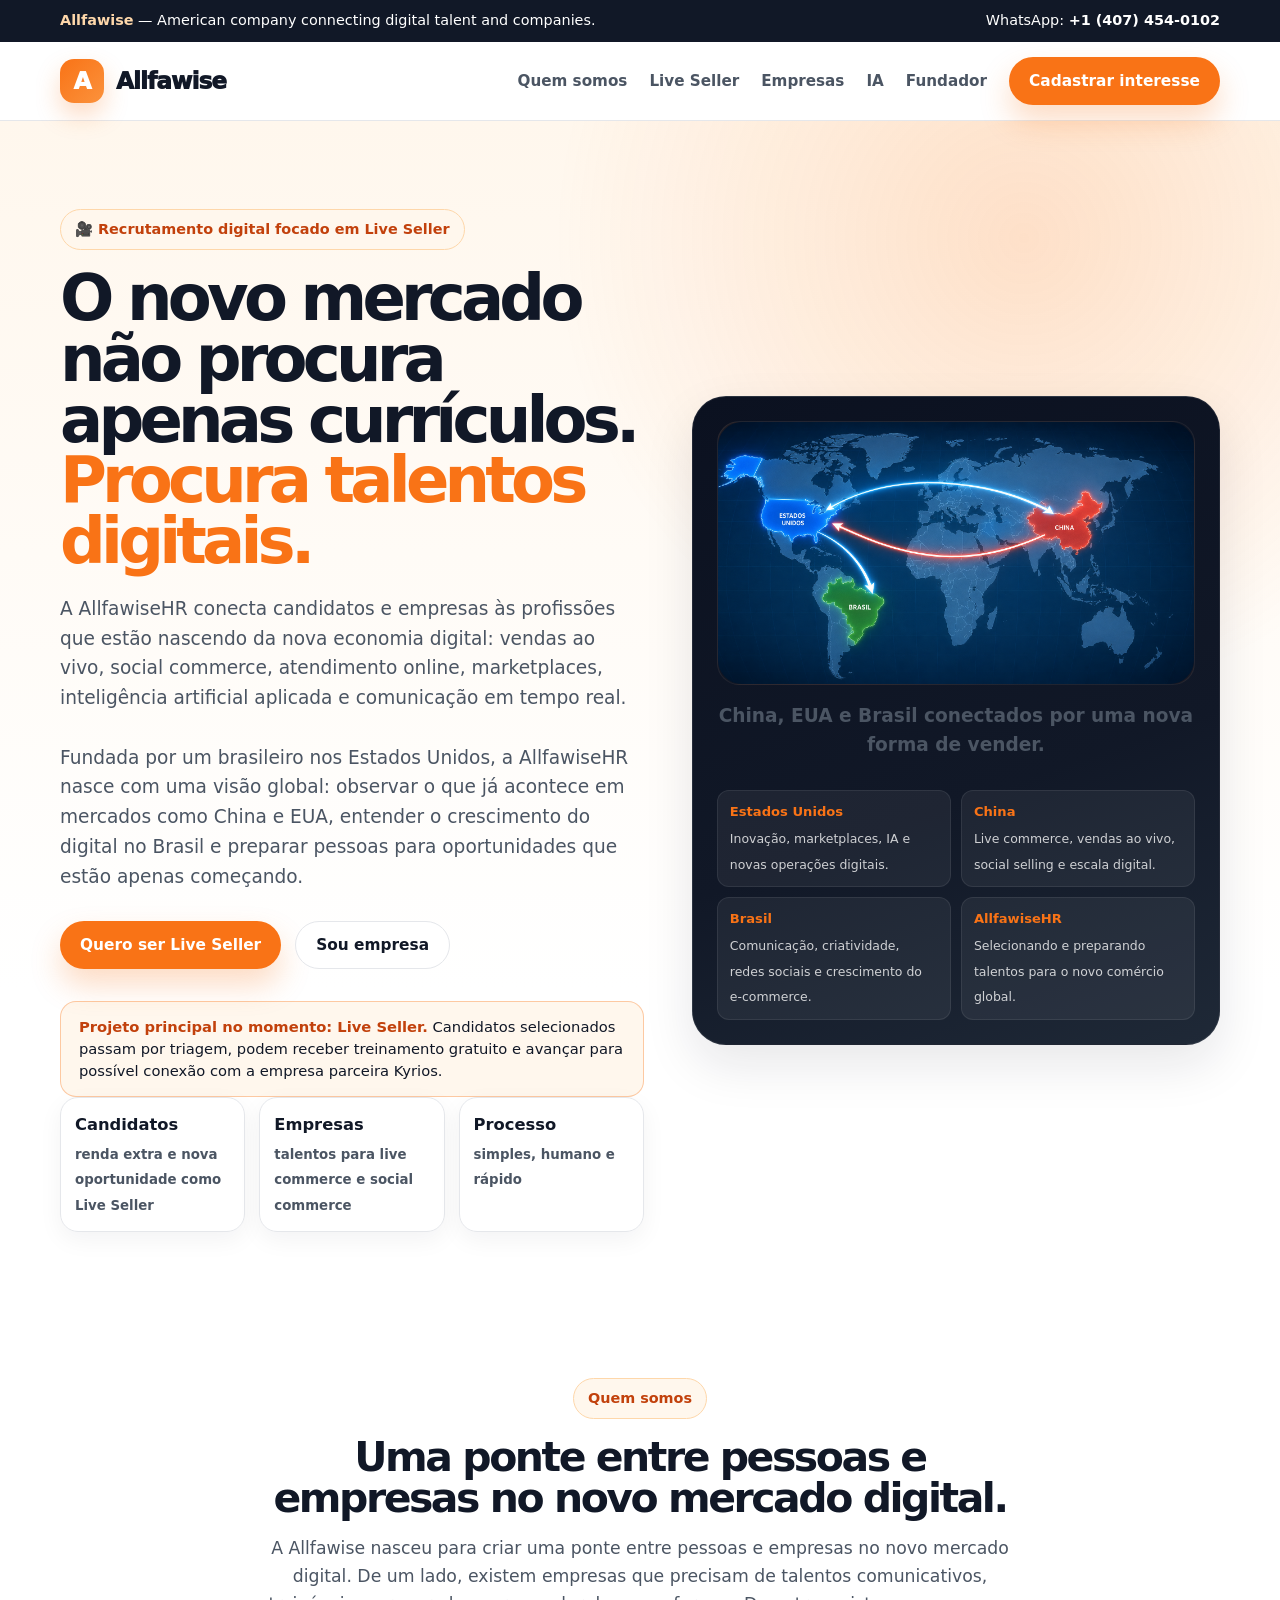
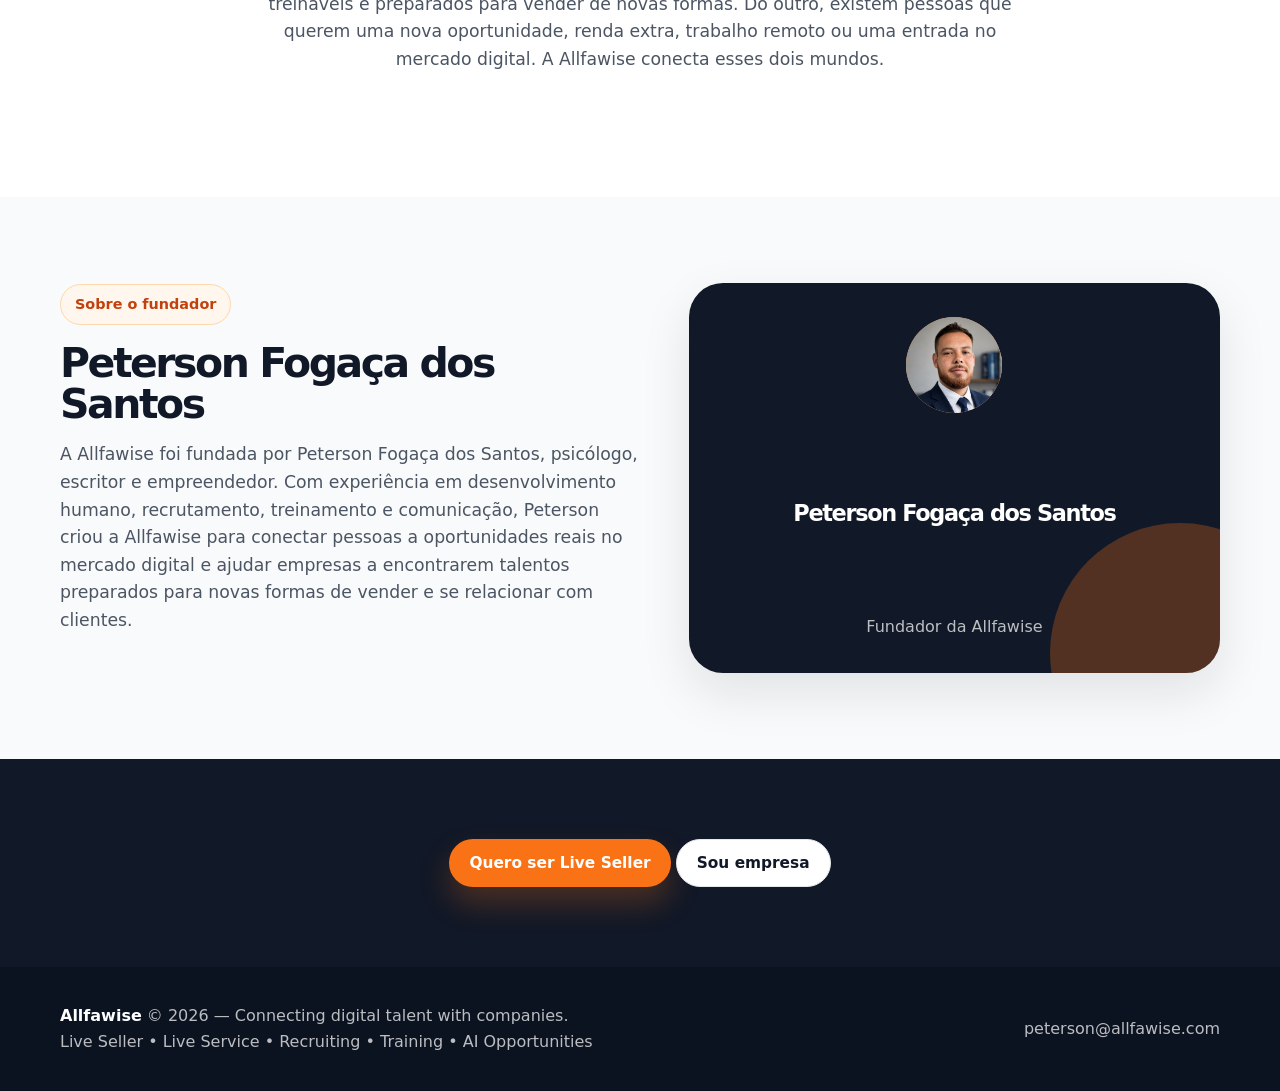
==== commit b0759cd7: "Harden lead forms before review" ====
--- a/index.html
+++ b/index.html
@@ -207,17 +207,17 @@
 <div class="timeline-item">
 <strong>01 — China</strong>
 <h4>Onde vender ao vivo virou parte da cultura digital</h4>
-<p>Na China, o live commerce deixou de ser novidade e se tornou uma forma comum de comprar e vender. Milhões de pessoas assistem transmissões ao vivo para conhecer produtos, tirar dúvidas e decidir a compra em tempo real. Hoje, o país já tem mais de 800 milhões de usuários de transmissões ao vivo, mostrando que a live deixou de ser apenas entretenimento e passou a fazer parte da rotina de consumo digital. Esse cenário mostra algo importante: quando existe comunicação, confiança e demonstração ao vivo, a venda se torna mais próxima, mais humana e mais interativa.</p>
+<p>Na China, o live commerce deixou de ser novidade e se tornou uma forma comum de comprar e vender. Muitas pessoas assistem a transmissões ao vivo para conhecer produtos, tirar dúvidas e decidir a compra em tempo real. A live deixou de ser apenas entretenimento e passou a fazer parte da rotina de consumo digital. Esse cenário mostra algo importante: quando existe comunicação, confiança e demonstração ao vivo, a venda se torna mais próxima, mais humana e mais interativa.</p>
 </div>
 <div class="timeline-item">
 <strong>02 — Estados Unidos</strong>
 <h4>Quando redes sociais começaram a vender de verdade</h4>
-<p>Nos Estados Unidos, esse movimento cresce ligado à creator economy, aos vídeos curtos, aos afiliados, ao TikTok Shop e às compras dentro das redes sociais. O consumidor americano está cada vez mais acostumado a descobrir produtos por meio de pessoas: alguém apresentando, testando, explicando, comparando e recomendando. A previsão é que o social commerce nos Estados Unidos movimente cerca de US$ 87 bilhões em 2025. Isso mostra que novas funções estão surgindo. As marcas precisam de pessoas que saibam comunicar, aparecer diante da câmera, criar conexão e transformar atenção em venda.</p>
+<p>Nos Estados Unidos, esse movimento cresce ligado à creator economy, aos vídeos curtos, aos afiliados, ao TikTok Shop e às compras dentro das redes sociais. O consumidor americano está cada vez mais acostumado a descobrir produtos por meio de pessoas: alguém apresentando, testando, explicando, comparando e recomendando. Com a expansão do social commerce, novas funções estão surgindo. As marcas precisam de pessoas que saibam comunicar, aparecer diante da câmera, criar conexão e transformar atenção em venda.</p>
 </div>
 <div class="timeline-item">
 <strong>03 — Brasil</strong>
 <h4>Um mercado novo para quem quer aprender antes</h4>
-<p>No Brasil, esse mercado ainda está em formação. O e-commerce brasileiro continua crescendo e deve alcançar cerca de US$ 36 bilhões em 2025, com aproximadamente 94 milhões de brasileiros comprando online. Mas o grande ponto é este: muitos brasileiros já passam horas por dia no celular, usam redes sociais, assistem vídeos, seguem influenciadores e compram pela internet. O comportamento já existe. Agora, o mercado começa a criar novas formas de transformar comunicação em oportunidade profissional. Para quem gosta de falar com pessoas, apresentar produtos, aprender vendas e usar redes sociais, o Live Seller pode ser uma nova habilidade. Em alguns modelos, essa atuação pode acontecer de casa, usando celular, treinamento e prática. Não é promessa de dinheiro fácil. É uma oportunidade para quem entende que o mercado está mudando e quer se preparar antes que essa função se torne comum.</p>
+<p>No Brasil, esse mercado ainda está em formação, enquanto o comércio eletrônico e o uso de redes sociais continuam crescendo. Muitos brasileiros já passam horas por dia no celular, assistem a vídeos, seguem influenciadores e compram pela internet. O comportamento já existe. Agora, o mercado começa a criar novas formas de transformar comunicação em oportunidade profissional. Para quem gosta de falar com pessoas, apresentar produtos, aprender vendas e usar redes sociais, o Live Seller pode ser uma nova habilidade. Em alguns modelos, essa atuação pode acontecer de casa, usando celular, treinamento e prática. Não é promessa de dinheiro fácil. É uma oportunidade para quem entende que o mercado está mudando e quer se preparar antes que essa função se torne comum.</p>
 </div>
 </div>
 <div class="container">
@@ -785,10 +785,6 @@
 <p>Live Seller • Live Service • Recruiting • Training • AI Opportunities</p>
 </div>
 <div class="footer-links">
-<!-- EDITAR LINK DO LINKEDIN (perfil pessoal do fundador) -->
-<a href="https://www.linkedin.com/in/COLOQUE-SEU-USUARIO-AQUI" target="_blank" rel="noopener">LinkedIn — Peterson Fogaça</a>
-<!-- EDITAR LINK DA PÁGINA ALLFAWISE NO LINKEDIN (página da empresa) -->
-<a href="https://www.linkedin.com/company/COLOQUE-O-SLUG-AQUI" target="_blank" rel="noopener">Allfawise no LinkedIn</a>
 <a href="mailto:peterson@allfawise.com">peterson@allfawise.com</a>
 </div>
 </div>
--- a/style.css
+++ b/style.css
@@ -348,6 +348,25 @@
   font-weight: 600;
 }
 
+.whatsapp-confirmation {
+  display: flex;
+  width: fit-content;
+  min-height: 44px;
+  margin: 12px auto 0;
+  padding: 10px 18px;
+  align-items: center;
+  justify-content: center;
+  border-radius: 999px;
+  background: #16a34a;
+  color: var(--white);
+  font-weight: 800;
+  text-decoration: none;
+}
+
+.whatsapp-confirmation:hover {
+  background: #15803d;
+}
+
 @media (max-width: 680px) {
   .lead-form select {
     background-position: calc(100% - 16px) calc(1em + 2px), calc(100% - 11px) calc(1em + 2px);
@@ -491,3 +510,27 @@
   .wizard-nav button { width: 100%; }
   .wizard-step-label { text-align: left; }
 }
+
+
+/* ---------- FOTO LIVE SELLER (KYRIOS) ---------- */
+.live-photo {
+margin: 22px 0;
+border-radius: 24px;
+overflow: hidden;
+box-shadow: var(--shadow);
+border: 1px solid var(--line);
+background: var(--white);
+}
+.live-photo img {
+width: 100%;
+height: auto;
+display: block;
+}
+.live-photo-caption {
+padding: 10px 16px;
+font-size: 0.82rem;
+color: var(--gray);
+text-align: center;
+background: var(--light);
+margin: 0;
+}
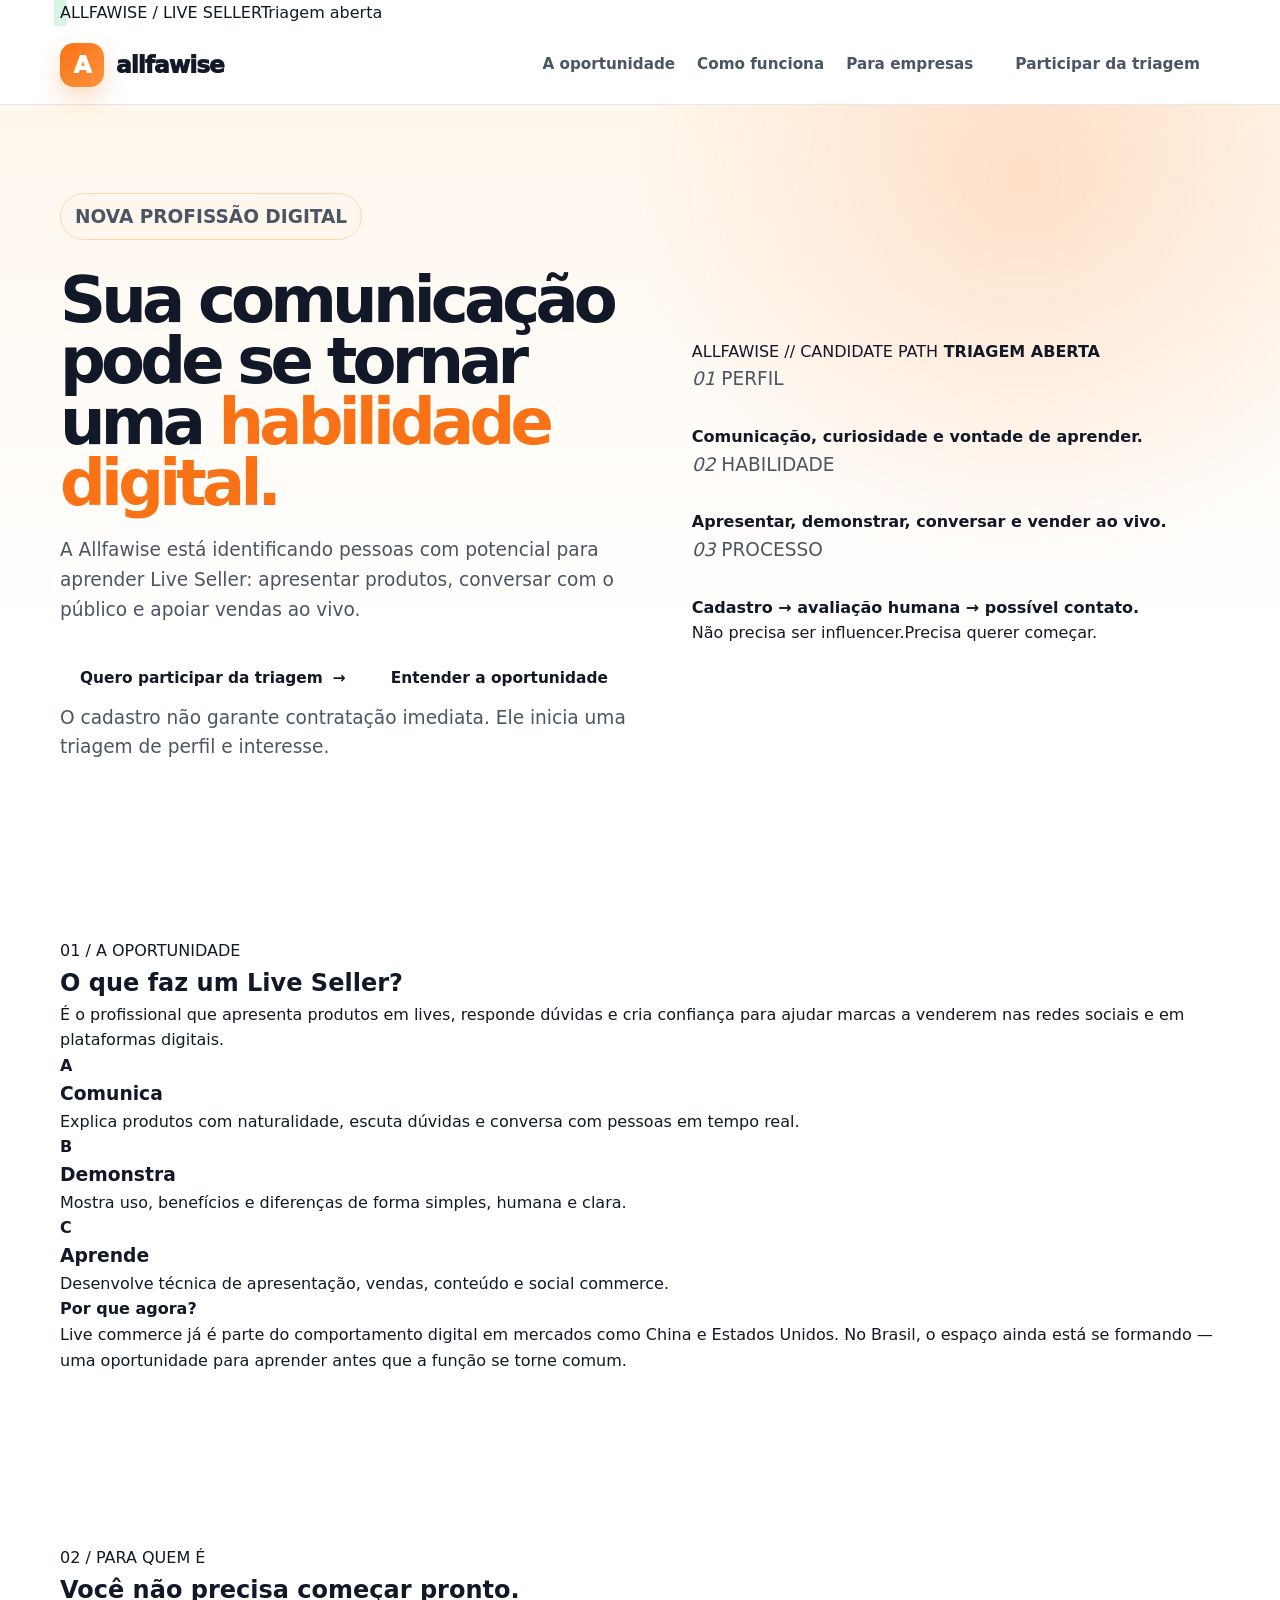
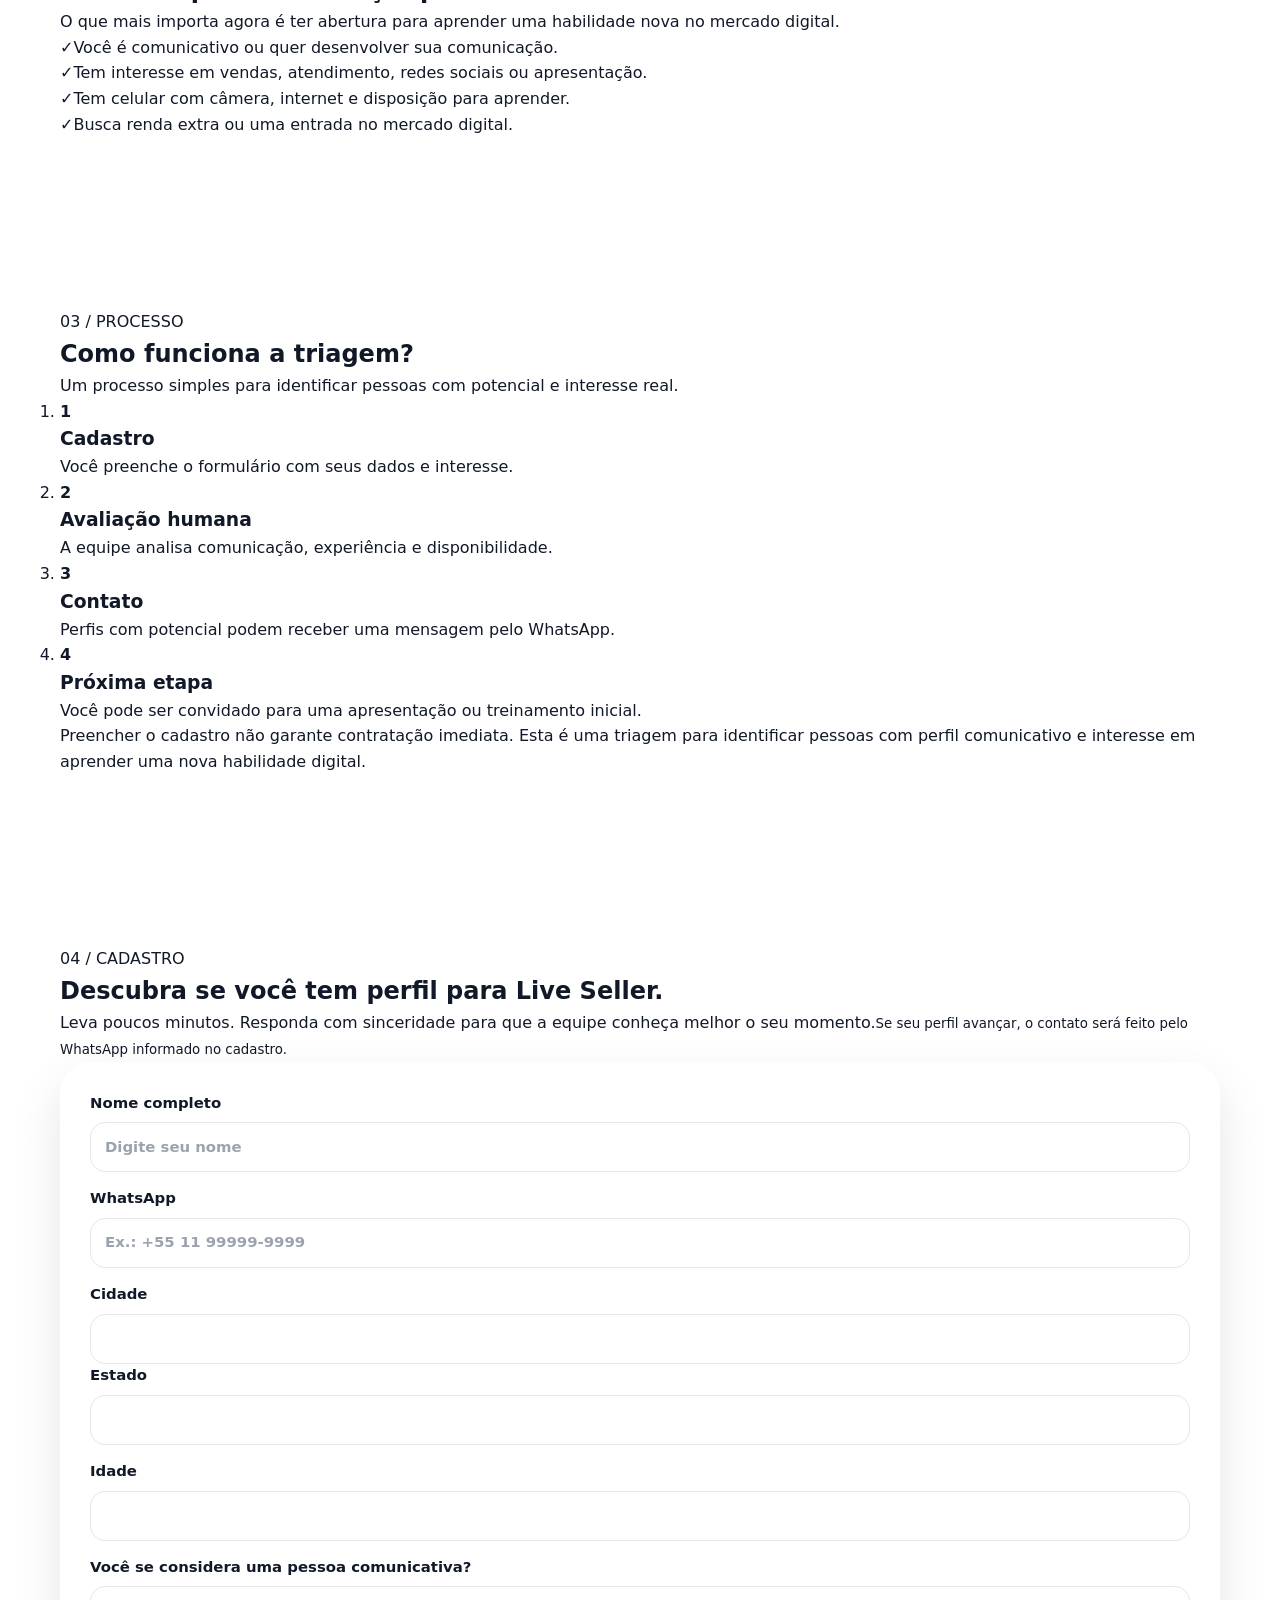
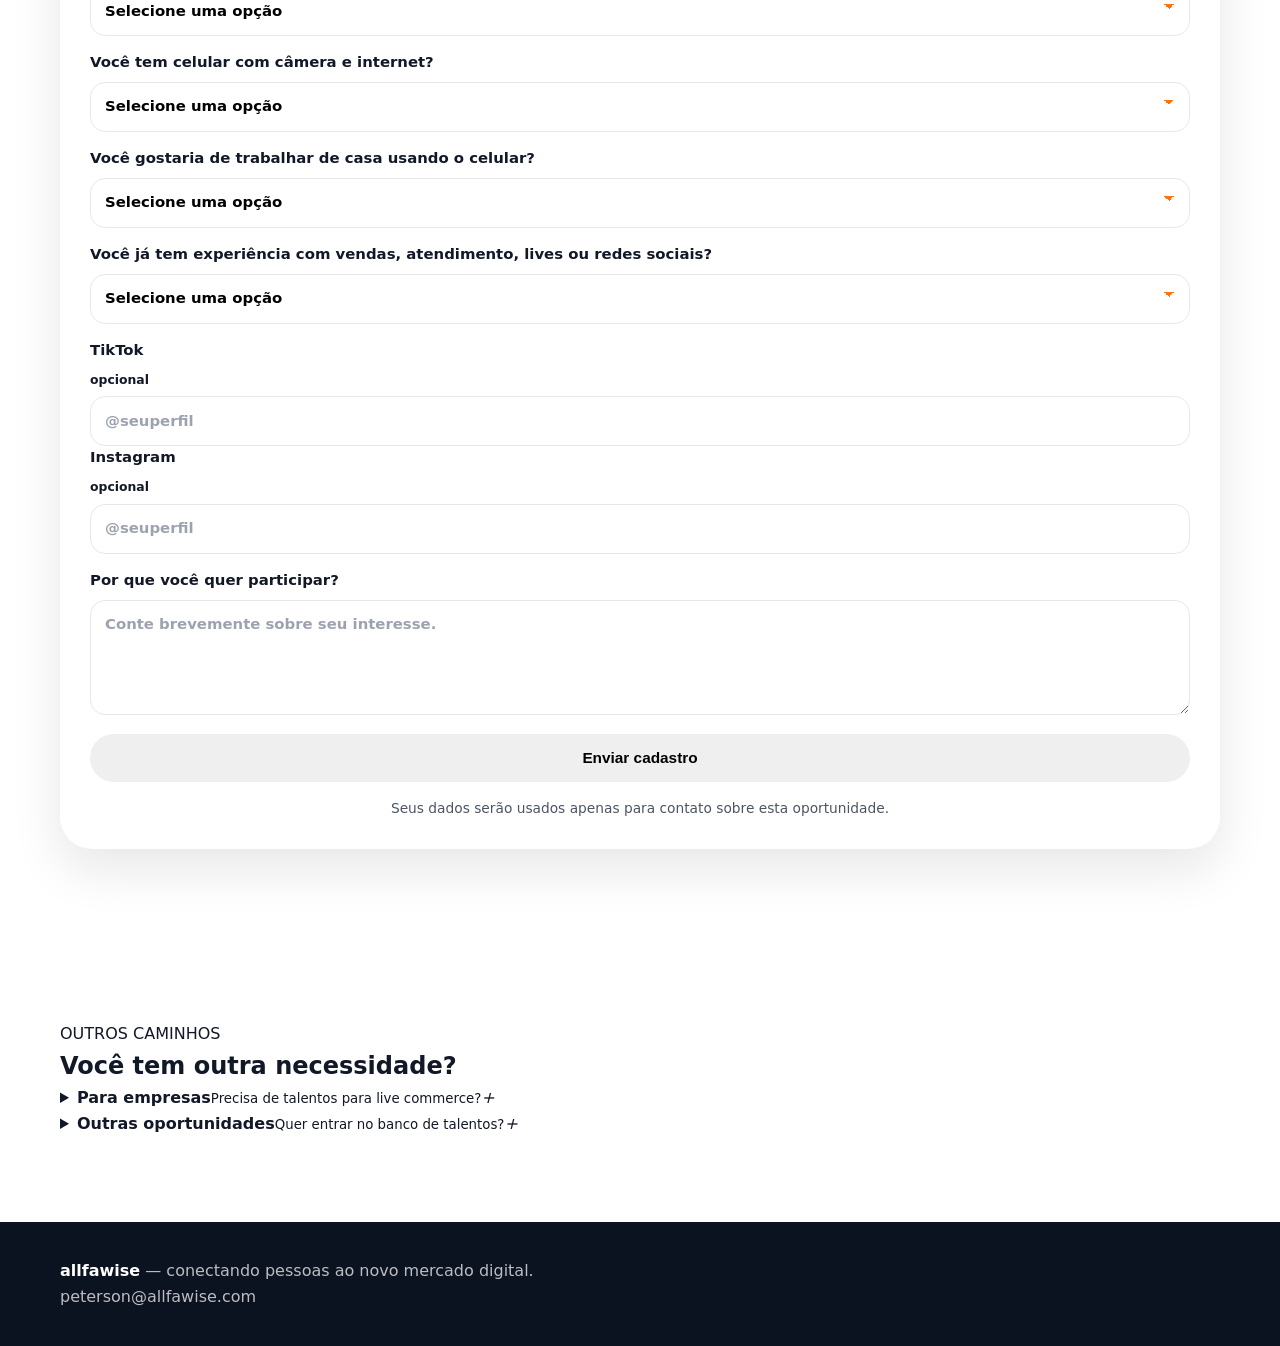
==== commit c91247b2: "Refatoracao: index.html focado em Live Seller" ====
--- a/index.html
+++ b/index.html
@@ -1,795 +1,134 @@
-<!DOCTYPE html>
-<html lang="pt-BR"><head>
-<meta charset="UTF-8">
-<meta name="viewport" content="width=device-width, initial-scale=1.0">
-
-<title>Allfawise | Recrutamento Digital, Live Seller e Live Service nos EUA</title>
-
-<!-- ================= SEO BÁSICO =================
-EDITAR TEXTOS PRINCIPAIS: descrição, palavras-chave e URL canônica abaixo -->
-<meta name="description" content="Allfawise é uma empresa americana especializada em recrutamento, seleção e treinamento de talentos para Live Seller, Live Service, atendimento digital, tecnologia e IA. Cadastre-se ou encontre talentos para sua empresa.">
-<meta name="keywords" content="Live Seller, Live Service, recrutamento digital, vagas remotas, social commerce, atendimento digital, Allfawise, emprego digital, renda extra online">
-<meta name="author" content="Allfawise">
-
-<!-- EDITAR LINK DA PÁGINA ALLFAWISE (URL final do site publicado no GitHub Pages ou domínio próprio) -->
-<link rel="canonical" href="https://allfawise.com/">
-
-<meta property="og:title" content="Allfawise | Conectando Talentos ao Mercado Digital">
-<meta property="og:description" content="Recrutamento, seleção e treinamento para Live Seller, Live Service e mercado digital nos EUA.">
-<meta property="og:type" content="website">
-<!-- EDITAR LINK DA PÁGINA ALLFAWISE (mesma URL do canonical acima) -->
-<meta property="og:url" content="https://allfawise.com/">
-
-<link rel="stylesheet" href="style.css">
+<!doctype html>
+<html lang="pt-BR">
+<head>
+  <meta charset="UTF-8">
+  <meta name="viewport" content="width=device-width, initial-scale=1.0">
+  <title>Allfawise | Triagem para Live Seller</title>
+  <meta name="description" content="Participe da triagem Allfawise para Live Seller: uma oportunidade para pessoas comunicativas aprenderem vendas ao vivo e social commerce.">
+  <meta property="og:title" content="Allfawise | Triagem para Live Seller">
+  <meta property="og:description" content="Descubra se você tem perfil para aprender Live Seller.">
+  <meta property="og:type" content="website">
+  <link rel="stylesheet" href="style.css">
 </head>
 <body>
-
-<!-- ============ TOPBAR ============ -->
-<div class="topbar">
-<div class="container">
-<p><span>Allfawise</span> — American company connecting digital talent and companies.</p>
-<!-- EDITAR TELEFONE: número exibido no topo do site -->
-<p>WhatsApp: <strong>+1 (407) 454-0102</strong></p>
-</div>
-</div>
-
-<!-- ============ CABEÇALHO / MENU ============ -->
-<header>
-<div class="container nav">
-<a href="#home" class="brand" aria-label="Allfawise Home">
-<span class="brand-mark">A</span>
-<span>Allfawise</span>
-</a>
-<button class="mobile-toggle" id="mobileToggle" aria-label="Abrir menu">☰</button>
-<nav class="nav-links" id="navLinks">
-<a href="#sobre">Quem somos</a>
-<a href="#live-seller-intro" data-flow="candidato">Live Seller</a>
-<a href="#empresas" data-flow="empresa">Empresas</a>
-<a href="#ia" data-flow="candidato">IA</a>
-<a href="#fundador">Fundador</a>
-<a href="#cadastro" class="btn btn-orange" data-flow="candidato">Cadastrar interesse</a>
-</nav>
-</div>
-</header>
-
-<main id="home">
-
-<!-- ============ HERO — DOIS CAMINHOS PRINCIPAIS ============ -->
-<section class="hero">
-<div class="container hero-grid">
-<div>
-<div class="eyebrow">🎥 Recrutamento digital focado em Live Seller</div>
-
-<h1>O novo mercado não procura apenas currículos. <span>Procura talentos digitais.</span></h1>
-
-<p>A AllfawiseHR conecta candidatos e empresas às profissões que estão nascendo da nova economia digital: vendas ao vivo, social commerce, atendimento online, marketplaces, inteligência artificial aplicada e comunicação em tempo real.</p>
-<p>Fundada por um brasileiro nos Estados Unidos, a AllfawiseHR nasce com uma visão global: observar o que já acontece em mercados como China e EUA, entender o crescimento do digital no Brasil e preparar pessoas para oportunidades que estão apenas começando.</p>
-
-<!-- DOIS CAMINHOS PRINCIPAIS DO HERO: não adicionar um terceiro CTA aqui -->
-<div class="hero-actions">
-<a href="#live-seller-intro" class="btn btn-orange" data-flow="candidato">Quero ser Live Seller</a>
-<a href="#empresas" class="btn btn-outline" data-flow="empresa">Sou empresa</a>
-</div>
-<div class="hero-highlight"><strong>Projeto principal no momento: Live Seller.</strong> Candidatos selecionados passam por triagem, podem receber treinamento gratuito e avançar para possível conexão com a empresa parceira Kyrios.</div>
-
-<div class="trust-row">
-<div class="trust-item">
-<strong>Candidatos</strong>
-<small>renda extra e nova oportunidade como Live Seller</small>
-</div>
-<div class="trust-item">
-<strong>Empresas</strong>
-<small>talentos para live commerce e social commerce</small>
-</div>
-<div class="trust-item">
-<strong>Processo</strong>
-<small>simples, humano e rápido</small>
-</div>
-</div>
-</div>
-
-<div class="hero-card global-map-card">
-<div class="global-map">
-<img src="mapa-global.jpg" alt="Mapa mostrando conexão entre Estados Unidos, China e Brasil" style="width:100%;height:100%;object-fit:cover;border-radius:24px;display:block;">
-</div>
-<p class="map-caption">China, EUA e Brasil conectados por uma nova forma de vender.</p>
-<div class="map-points">
-<div class="map-point"><strong>Estados Unidos</strong><span>Inovação, marketplaces, IA e novas operações digitais.</span></div>
-<div class="map-point"><strong>China</strong><span>Live commerce, vendas ao vivo, social selling e escala digital.</span></div>
-<div class="map-point"><strong>Brasil</strong><span>Comunicação, criatividade, redes sociais e crescimento do e-commerce.</span></div>
-<div class="map-point"><strong>AllfawiseHR</strong><span>Selecionando e preparando talentos para o novo comércio global.</span></div>
-</div></div>
-</div>
-</section>
-
-<!-- ============ LIVE SELLER INTRO (FLUXO CANDIDATO) ============ -->
-<section id="live-seller-intro" class="flow-hidden" data-isolate="candidato">
-<div class="container">
-<div class="section-head center">
-<div class="eyebrow">Conheça a oportunidade</div>
-<h2>China começou. EUA aceleraram. Brasil está abrindo espaço.</h2>
-<p>Live Seller é uma nova oportunidade para pessoas comunicativas que querem entrar no mercado digital. Hoje faltam profissionais preparados para vender ao vivo, apresentar produtos, conversar com o público e gerar conexão com marcas e consumidores.</p>
-<p>Você não precisa começar pronto. Candidatos selecionados poderão ser preparados por profissionais com experiência internacional.</p>
-</div>
-<div class="hero-actions" style="justify-content:center;">
-<a href="#cadastro" class="btn btn-orange" data-flow="candidato">Quero participar da triagem</a>
-<a href="#live-seller" class="btn btn-outline" data-flow="candidato">Entender melhor a profissão</a>
-</div>
-</div>
-</section>
-
-<!-- ============ NOVA OPORTUNIDADE (FLUXO CANDIDATO) ============ -->
-<section id="mercado" class="flow-hidden" data-isolate="candidato">
-<div class="container">
-<div class="section-head center">
-<div class="eyebrow">As profissões do futuro já começaram</div>
-<h2>As profissões do futuro já começaram.</h2>
-<p>
-O profissional do futuro não é apenas técnico. Ele é comunicador, adaptável e digital.
-A próxima fase do trabalho pertence a pessoas que conseguem aprender rápido, usar tecnologia,
-se comunicar bem, entender o comportamento do consumidor e gerar valor em ambientes digitais.
-</p>
-<p>
-Durante anos, vender online parecia depender apenas de catálogo, preço e tráfego. Agora o
-jogo mudou: o cliente quer ver o produto em uso, conversar, tirar dúvidas, confiar na pessoa
-que apresenta e sentir segurança antes de comprar.
-</p>
-<p>
-Amazon, Mercado Livre, Shopee e TikTok Shop mostram que o comércio digital está ficando mais
-interativo. A venda não acontece apenas na página do produto. Ela acontece no vídeo, na live,
-no atendimento, no conteúdo, no relacionamento e na capacidade de responder rápido.
-</p>
-<p>
-Por isso, novas funções estão ganhando espaço: Live Seller, Live Service, Social Commerce,
-atendimento digital, produção de conteúdo, suporte com IA e profissionais capazes de
-representar marcas com naturalidade. Live Seller é o projeto principal da AllfawiseHR agora;
-as demais são oportunidades de apoio, para quem busca outro caminho.
-</p></div>
-<div class="cards-4">
-<a class="icon-card" href="#live-seller-intro" data-flow="candidato">
-<div class="icon">🎥</div>
-<h3>Live Seller</h3>
-<p>Apresentar produtos ao vivo e vender por meio de lives e redes sociais.</p>
-<span class="card-link">Ver detalhes →</span>
-</a>
-<a class="icon-card" href="#outras-vagas" data-vaga="Live Service" data-flow="candidato">
-<div class="icon">💬</div>
-<h3>Live Service</h3>
-<p>Atendimento digital, suporte e relacionamento com clientes online.</p>
-<span class="card-link">Ver detalhes →</span>
-</a>
-<a class="icon-card" href="#outras-vagas" data-vaga="Social Commerce" data-flow="candidato">
-<div class="icon">📱</div>
-<h3>Social Commerce</h3>
-<p>Redes sociais, conteúdo, influência e apoio a campanhas digitais.</p>
-<span class="card-link">Ver detalhes →</span>
-</a>
-<a class="icon-card" href="#ia" data-flow="candidato">
-<div class="icon">🤖</div>
-<h3>IA aplicada ao trabalho digital</h3>
-<p>Tecnologia como apoio a vendas, atendimento, conteúdo e produtividade.</p>
-<span class="card-link">Ver detalhes →</span>
-</a></div>
-</div>
-</section>
-
-<!-- ============ O QUE É LIVE SELLER (FLUXO CANDIDATO) ============ -->
-<section id="live-seller" class="flow-hidden" data-isolate="candidato">
-<div class="container split">
-<div>
-<div class="section-head">
-<h2>Vendas ao vivo, comunicação e social commerce.</h2>
-<p>
-Live Seller é o profissional que apresenta produtos ao vivo, conversa com o público,
-responde dúvidas e ajuda empresas a venderem por meio de lives, redes sociais e
-plataformas digitais. Essa função une comunicação, carisma, vendas, celular, redes
-sociais e treinamento.
-</p>
-<p>
-Para muitas pessoas, essa oportunidade pode começar como uma renda extra. Para quem se
-prepara e leva a sério, pode se tornar uma nova profissão no mercado digital.
-</p>
-</div>
-
-<figure class="live-photo">
-<img src="live-seller-kyrios.jpg" alt="Apresentadora demonstrando um produto de mel para a câmera do celular em uma loja de live commerce da Kyrios" loading="lazy">
-<figcaption class="live-photo-caption">Exemplo de operação de live commerce.</figcaption>
-</figure>
-
-<div class="check-list">
-<div class="check"><span class="check-mark">✓</span><p>Comunicação</p></div>
-<div class="check"><span class="check-mark">✓</span><p>Vendas ao vivo</p></div>
-<div class="check"><span class="check-mark">✓</span><p>Social commerce</p></div>
-<div class="check"><span class="check-mark">✓</span><p>Treinamento e prática</p></div>
-</div>
-</div>
-<div class="timeline">
-<div class="timeline-item">
-<strong>01 — China</strong>
-<h4>Onde vender ao vivo virou parte da cultura digital</h4>
-<p>Na China, o live commerce deixou de ser novidade e se tornou uma forma comum de comprar e vender. Muitas pessoas assistem a transmissões ao vivo para conhecer produtos, tirar dúvidas e decidir a compra em tempo real. A live deixou de ser apenas entretenimento e passou a fazer parte da rotina de consumo digital. Esse cenário mostra algo importante: quando existe comunicação, confiança e demonstração ao vivo, a venda se torna mais próxima, mais humana e mais interativa.</p>
-</div>
-<div class="timeline-item">
-<strong>02 — Estados Unidos</strong>
-<h4>Quando redes sociais começaram a vender de verdade</h4>
-<p>Nos Estados Unidos, esse movimento cresce ligado à creator economy, aos vídeos curtos, aos afiliados, ao TikTok Shop e às compras dentro das redes sociais. O consumidor americano está cada vez mais acostumado a descobrir produtos por meio de pessoas: alguém apresentando, testando, explicando, comparando e recomendando. Com a expansão do social commerce, novas funções estão surgindo. As marcas precisam de pessoas que saibam comunicar, aparecer diante da câmera, criar conexão e transformar atenção em venda.</p>
-</div>
-<div class="timeline-item">
-<strong>03 — Brasil</strong>
-<h4>Um mercado novo para quem quer aprender antes</h4>
-<p>No Brasil, esse mercado ainda está em formação, enquanto o comércio eletrônico e o uso de redes sociais continuam crescendo. Muitos brasileiros já passam horas por dia no celular, assistem a vídeos, seguem influenciadores e compram pela internet. O comportamento já existe. Agora, o mercado começa a criar novas formas de transformar comunicação em oportunidade profissional. Para quem gosta de falar com pessoas, apresentar produtos, aprender vendas e usar redes sociais, o Live Seller pode ser uma nova habilidade. Em alguns modelos, essa atuação pode acontecer de casa, usando celular, treinamento e prática. Não é promessa de dinheiro fácil. É uma oportunidade para quem entende que o mercado está mudando e quer se preparar antes que essa função se torne comum.</p>
-</div>
-</div>
-<div class="container">
-<p class="timeline-closing">O que já é forte na China, cresce nos Estados Unidos e começa a ganhar espaço no Brasil pode abrir uma nova porta para brasileiros que desejam trabalhar com comunicação, vendas e mercado digital.</p>
-</div>
-</div>
-</section>
-
-<!-- ============ PARA CANDIDATOS / QUEM PODE PARTICIPAR (FLUXO CANDIDATO) ============ -->
-<section id="candidatos" class="flow-hidden" data-isolate="candidato">
-<div class="container">
-<div class="section-head center">
-<div class="eyebrow">Quem pode participar</div>
-<p>
-A AllfawiseHR organiza caminhos diferentes para pessoas em momentos diferentes: quem quer
-começar por Live Seller, quem busca outras oportunidades e quem deseja permanecer no banco
-de talentos.
-</p>
-</div>
-<div class="cards-3">
-<div class="icon-card">
-<div class="icon">🎥</div>
-<h3>Quero ser Live Seller</h3>
-<p>O projeto principal da AllfawiseHR neste momento. Para pessoas comunicativas, treináveis
-e interessadas em aprender uma nova profissão ligada a vendas ao vivo, redes sociais e
-social commerce.</p>
-<a href="#cadastro" class="btn btn-outline" data-flow="candidato">Ver processo Live Seller</a>
-</div>
-<div class="icon-card">
-<div class="icon">💼</div>
-<h3>Quero outras oportunidades</h3>
-<p>Para candidatos interessados em atendimento digital, IA aplicada, social commerce,
-marketing, comunicação, áreas administrativas e suporte a operações digitais. Uma
-alternativa secundária ao projeto Live Seller.</p>
-<a href="#vagas" class="btn btn-outline" data-flow="candidato">Ver vagas disponíveis</a>
-</div>
-<div class="icon-card">
-<div class="icon">🗂️</div>
-<h3>Banco de talentos</h3>
-<p>Para quem ainda não encontrou a vaga ideal, mas quer deixar seu perfil ativo para
-futuras oportunidades e processos de triagem.</p>
-<a href="#outras-vagas" class="btn btn-outline" data-vaga="Banco de Talentos" data-flow="candidato">Entrar no banco</a>
-</div>
-</div>
-</div></section><section class="flow-hidden" data-isolate="candidato">
-<div class="container split alt">
-<div>
-<div class="section-head">
-<div class="eyebrow">Formulário Live Seller</div>
-<h2>Cadastre-se para o processo de Live Seller</h2>
-<p>Preencha o formulário abaixo para participar da triagem do projeto Live Seller. Se o seu perfil for selecionado, você poderá ser convidado para o treinamento gratuito e avançar nas próximas etapas do processo.</p>
-</div>
-<div class="check-list">
-<div class="check"><span class="check-mark">✓</span><p>Para quem gosta de se comunicar</p></div>
-<div class="check"><span class="check-mark">✓</span><p>Para quem usa redes sociais</p></div>
-<div class="check"><span class="check-mark">✓</span><p>Para quem quer aprender</p></div>
-<div class="check"><span class="check-mark">✓</span><p>Para quem tem celular com câmera e internet</p></div>
-<div class="check"><span class="check-mark">✓</span><p>Para quem busca renda extra ou trabalho de casa</p></div>
-</div>
-</div>
-
-<!-- ============ FORMULÁRIO (NÃO ALTERAR os atributos name= e os IDs abaixo) ============ -->
-<div class="form-box" id="cadastro">
-<h3>Cadastre seu interesse</h3>
-<p>Preencha seus dados para saber mais sobre oportunidades de Live Seller, Live Service e banco de talentos.</p>
-<form class="lead-form" id="leadForm">
-<input type="hidden" name="formType" value="live_seller">
-<label>
-Nome completo
-<input type="text" name="nome" placeholder="Digite seu nome" required>
-</label>
-<label>
-WhatsApp
-<input type="tel" name="whatsapp" placeholder="Ex: +1 407 454 0102" required>
-</label>
-<label>
-Cidade
-<input type="text" name="cidade" placeholder="Ex: Orlando" required>
-</label>
-<label>
-Estado
-<input type="text" name="estado" placeholder="Ex: FL" required>
-</label>
-<label>
-Idade
-<input type="number" name="idade" placeholder="Ex: 25" min="1" required>
-</label>
-<label>
-Você se considera uma pessoa comunicativa?
-<select name="comunicativa" required>
-<option value="">Selecione uma opção</option>
-<option value="Sim">Sim</option>
-<option value="Mais ou menos">Mais ou menos</option>
-<option value="Ainda tenho dificuldade, mas quero aprender">Ainda tenho dificuldade, mas quero aprender</option>
-</select>
-</label>
-<label>
-Você tem celular com câmera e internet?
-<select name="tem_celular" required>
-<option value="">Selecione uma opção</option>
-<option value="Sim">Sim</option>
-<option value="Não">Não</option>
-</select>
-</label>
-<label>
-Você gostaria de trabalhar de casa usando o celular?
-<select name="trabalhar_casa" required>
-<option value="">Selecione uma opção</option>
-<option value="Sim">Sim</option>
-<option value="Talvez, quero entender melhor">Talvez, quero entender melhor</option>
-<option value="Não">Não</option>
-</select>
-</label>
-<label>
-Você já tem experiência com vendas, atendimento, lives ou redes sociais?
-<select name="experiencia" required>
-<option value="">Selecione uma opção</option>
-<option value="Sim, com vendas">Sim, com vendas</option>
-<option value="Sim, com atendimento">Sim, com atendimento</option>
-<option value="Sim, com redes sociais">Sim, com redes sociais</option>
-<option value="Sim, com lives">Sim, com lives</option>
-<option value="Não, mas quero aprender">Não, mas quero aprender</option>
-</select>
-</label>
-<label>
-Seu perfil do TikTok
-<input type="text" name="tiktok" placeholder="Cole o link do seu TikTok ou seu @">
-</label>
-<label>
-Seu perfil do Instagram
-<input type="text" name="instagram" placeholder="Cole o link do seu Instagram ou seu @">
-</label>
-<label>
-Mensagem
-<textarea name="mensagem" placeholder="Conte rapidamente por que você tem interesse nessa oportunidade" rows="4"></textarea>
-</label>
-<button type="submit" class="btn btn-orange">Enviar interesse</button>
-<p class="form-note" id="formMessage">Seus dados serão usados apenas para contato sobre oportunidades da Allfawise.</p>
-</form>
-</div>
-<!-- ============ FIM DO FORMULÁRIO ============ -->
-</div>
-</section>
-
-<!-- ============ COMO FUNCIONA A TRIAGEM (FLUXO CANDIDATO) ============ -->
-<section id="como-funciona" class="flow-hidden" data-isolate="candidato">
-<div class="container">
-<div class="section-head center">
-<div class="eyebrow">Processo de seleção</div>
-<h2>Como funciona a triagem?</h2>
-</div>
-<div class="timeline">
-<div class="timeline-item">
-<strong>Passo 1</strong>
-<h4>Você preenche o cadastro.</h4>
-</div>
-<div class="timeline-item">
-<strong>Passo 2</strong>
-<h4>A equipe avalia seu perfil.</h4>
-</div>
-<div class="timeline-item">
-<strong>Passo 3</strong>
-<h4>Candidatos com potencial recebem contato pelo WhatsApp.</h4>
-</div>
-<div class="timeline-item">
-<strong>Passo 4</strong>
-<h4>Você pode participar de uma apresentação ou treinamento inicial.</h4>
-</div>
-<div class="timeline-item">
-<strong>Passo 5</strong>
-<h4>Depois, poderá ser conectado a oportunidades com marcas e empresas.</h4>
-</div>
-</div>
-<p class="form-note" style="text-align:center; max-width:640px; margin:24px auto 0;">
-Preencher o cadastro não garante contratação imediata. Esta é uma triagem para identificar pessoas com perfil comunicativo e interesse em aprender uma nova habilidade no mercado digital.
-</p>
-</div>
-</section>
-<section id="vagas" class="flow-hidden" data-isolate="candidato">
-<div class="container">
-<div class="section-head center">
-<div class="eyebrow">Vagas disponíveis</div>
-<h2>Oportunidades organizadas por perfil, não por confusão.</h2>
-<p>
-Cada vaga deve ter uma página própria, com descrição, requisitos, etapas e formulário.
-Isso deixa o site mais limpo, mais profissional e mais fácil para o candidato tomar decisão.
-</p>
-</div>
-<div class="cards-3 jobs-grid">
-<div class="job-card">
-<span class="tag">Projeto principal</span>
-<div class="icon">🎥</div>
-<h3>Live Seller</h3>
-<p>Para pessoas comunicativas que querem apresentar produtos, vender ao vivo e participar
-do crescimento do social commerce.</p>
-<a href="#cadastro" class="btn btn-outline" data-flow="candidato">Ver detalhes da vaga</a>
-</div>
-<div class="future-hidden">
-<div class="job-card">
-<span class="tag">Atendimento digital</span>
-<div class="icon">💬</div>
-<h3>Live Service</h3>
-<p>Para quem tem perfil de atendimento, relacionamento com clientes, suporte e comunicação
-online.</p>
-<a href="#outras-vagas" class="btn btn-outline" data-vaga="Live Service" data-flow="candidato">Ver detalhes da vaga</a>
-</div>
-<div class="job-card">
-<span class="tag">Tecnologia aplicada</span>
-<div class="icon">🤖</div>
-<h3>IA aplicada ao trabalho digital</h3>
-<p>Para pessoas que desejam usar IA para apoiar vendas, atendimento, conteúdo,
-produtividade e operações digitais.</p>
-<a href="#outras-vagas" class="btn btn-outline" data-vaga="IA aplicada ao trabalho digital" data-flow="candidato">Ver detalhes da vaga</a>
-</div>
-<div class="job-card">
-<span class="tag">Mercado digital</span>
-<div class="icon">📱</div>
-<h3>Social Commerce</h3>
-<p>Para perfis conectados a redes sociais, conteúdo, influência, campanhas digitais e apoio
-comercial.</p>
-<a href="#outras-vagas" class="btn btn-outline" data-vaga="Social Commerce" data-flow="candidato">Ver detalhes da vaga</a>
-</div>
-<div class="job-card">
-<span class="tag">Aberto</span>
-<div class="icon">🗂️</div>
-<h3>Banco de Talentos Allfawise</h3>
-<p>Para quem deseja deixar seu perfil disponível para futuras oportunidades digitais.</p>
-<a href="#outras-vagas" class="btn btn-outline" data-vaga="Banco de Talentos" data-flow="candidato">Cadastrar perfil</a>
-</div>
-</div>
-</div>
-</div></section><section id="outras-vagas" class="flow-hidden" data-isolate="candidato">
-<div class="container split alt">
-<div>
-<div class="section-head">
-<div class="eyebrow">Alternativa secundária — Cadastro para Outras Vagas</div>
-<h2>Candidatar-se para esta oportunidade</h2>
-<p>
-Preencha este formulário se você deseja ser considerado para outras oportunidades
-profissionais divulgadas pela AllfawiseHR, como vagas em tecnologia, inteligência
-artificial, comunicação, vendas, atendimento, administrativo, recursos humanos, marketing
-e outras áreas — ou para entrar no banco de talentos. Este cadastro é uma alternativa
-para quem não busca especificamente o projeto Live Seller.
-</p>
-</div>
-<div class="check-list">
-<div class="check"><span class="check-mark">✓</span><p>Um único cadastro para várias vagas</p></div>
-<div class="check"><span class="check-mark">✓</span><p>Escolha a vaga de interesse na lista</p></div>
-<div class="check"><span class="check-mark">✓</span><p>Também serve para o banco de talentos</p></div>
-</div>
-</div>
-<div class="form-box">
-<h3>Cadastro para Outras Vagas</h3>
-<p>Preencha seu cadastro em poucas etapas rápidas. Leva menos de 2 minutos.</p>
-<form class="lead-form form-robust wizard-form" id="generalJobsForm" novalidate>
-<div class="wizard-progress">
-<div class="wizard-progress-bar"><span id="wizardProgressFill"></span></div>
-<p class="wizard-step-label" id="wizardStepLabel">Etapa 1 de 5</p>
-</div>
-
-<div class="wizard-step is-active" data-step="1">
-<h4>Vamos começar por você</h4>
-<p class="wizard-step-intro">Conte para nós como podemos entrar em contato.</p>
-<label>Nome completo
-<input type="text" name="nomeCompleto" placeholder="Digite seu nome" required>
-</label>
-<label>WhatsApp
-<input type="tel" name="whatsapp" placeholder="Ex: +1 407 454 0102" required>
-</label>
-<label>E-mail
-<input type="email" name="email" placeholder="seuemail@exemplo.com" required>
-</label>
-<label>Cidade
-<input type="text" name="cidade" placeholder="Ex: Orlando" required>
-</label>
-<label>Estado
-<input type="text" name="estado" placeholder="Ex: FL" required>
-</label>
-<p class="wizard-error" data-error-for="1"></p>
-<div class="wizard-nav">
-<button type="button" class="btn btn-outline wizard-next">Próximo</button>
-</div>
-</div>
-
-<div class="wizard-step" data-step="2">
-<h4>O que você está buscando?</h4>
-<label>Vaga de interesse
-<select name="vagaEscolhida">
-<option value="">Selecione uma opção</option>
-<option value="Live Seller">Live Seller</option>
-<option value="Live Service">Live Service</option>
-<option value="Social Commerce">Social Commerce</option>
-<option value="IA aplicada ao trabalho digital">IA aplicada ao trabalho digital</option>
-<option value="Banco de Talentos">Banco de Talentos</option>
-<option value="Outra">Outra</option>
-</select>
-</label>
-<label>Disponibilidade
-<select name="disponibilidade" required>
-<option value="">Selecione uma opção</option>
-<option value="Imediata">Imediata</option>
-<option value="Até 15 dias">Até 15 dias</option>
-<option value="Até 30 dias">Até 30 dias</option>
-<option value="A combinar">A combinar</option>
-</select>
-</label>
-<label>Modelo de trabalho desejado
-<select name="modeloTrabalho" required>
-<option value="">Selecione uma opção</option>
-<option value="Remoto">Remoto</option>
-<option value="Presencial">Presencial</option>
-<option value="Híbrido">Híbrido</option>
-<option value="Tenho flexibilidade">Tenho flexibilidade</option>
-</select>
-</label>
-<p class="wizard-error" data-error-for="2"></p>
-<div class="wizard-nav">
-<button type="button" class="btn btn-outline wizard-back">Voltar</button>
-<button type="button" class="btn btn-outline wizard-next">Próximo</button>
-</div>
-</div>
-
-<div class="wizard-step" data-step="3">
-<h4>Sua experiência mais recente</h4>
-<p class="wizard-step-intro">Não precisa contar toda a sua trajetória agora. Queremos conhecer apenas sua experiência profissional mais recente.</p>
-<label>Última empresa
-<input type="text" name="ultimaEmpresa" placeholder="Nome da empresa" required>
-</label>
-<label>Função
-<input type="text" name="funcao" placeholder="Seu cargo ou função" required>
-</label>
-<label>Atividades realizadas
-<textarea name="atividades" rows="4" placeholder="Conte brevemente quais eram suas principais atividades."></textarea>
-</label>
-<p class="wizard-error" data-error-for="3"></p>
-<div class="wizard-nav">
-<button type="button" class="btn btn-outline wizard-back">Voltar</button>
-<button type="button" class="btn btn-outline wizard-next">Próximo</button>
-</div>
-</div>
-
-<div class="wizard-step" data-step="4">
-<h4>Quase lá</h4>
-<label>LinkedIn
-<input type="text" name="linkedin" placeholder="https://www.linkedin.com/in/seu-perfil">
-</label>
-<label>Nível de inglês
-<select name="nivelIngles" required>
-<option value="">Selecione uma opção</option>
-<option value="Não tenho conhecimento">Não tenho conhecimento</option>
-<option value="Básico">Básico</option>
-<option value="Intermediário">Intermediário</option>
-<option value="Avançado">Avançado</option>
-<option value="Fluente">Fluente</option>
-</select>
-</label>
-<p class="wizard-error" data-error-for="4"></p>
-<div class="wizard-nav">
-<button type="button" class="btn btn-outline wizard-back">Voltar</button>
-<button type="button" class="btn btn-outline wizard-next">Próximo</button>
-</div>
-</div>
-
-<div class="wizard-step" data-step="5">
-<h4>Queremos conhecer você</h4>
-<label>Fale um pouco sobre você
-<textarea name="sobreVoce" rows="4" placeholder="Conte brevemente sobre você, seus objetivos profissionais ou o tipo de oportunidade que está buscando."></textarea>
-</label>
-<p class="wizard-error" data-error-for="5"></p>
-<div class="wizard-nav">
-<button type="button" class="btn btn-outline wizard-back">Voltar</button>
-<button type="submit" class="btn btn-orange wizard-submit">Enviar cadastro</button>
-</div>
-</div>
-
-<p class="form-note" id="generalJobsFormMessage"></p>
-</form>
-</div>
-</div></section>
-
-<!-- ============ EMPRESAS (FLUXO EMPRESA) ============ -->
-<section id="empresas" class="flow-hidden" data-isolate="empresa">
-<div class="container split">
-<div>
-<div class="section-head">
-<div class="eyebrow">A proposta da Allfawise</div>
-<h2>Sua empresa precisa de pessoas comunicativas para vender ao vivo?</h2>
-<p>
-A Allfawise ajuda empresas a encontrarem talentos treináveis para atuar em Live Seller,
-live commerce, social commerce e vendas digitais. Nosso foco é conectar empresas a
-pessoas com potencial de comunicação, aprendizado e atuação no novo mercado digital.
-</p>
-</div>
-<div class="check-list">
-<div class="check"><span class="check-mark">✓</span><p>Apresentadores para lives de vendas</p></div>
-<div class="check"><span class="check-mark">✓</span><p>Pessoas comunicativas para demonstrar produtos</p></div>
-<div class="check"><span class="check-mark">✓</span><p>Talentos para social commerce</p></div>
-<div class="check"><span class="check-mark">✓</span><p>Profissionais treináveis para vendas digitais</p></div>
-<div class="check"><span class="check-mark">✓</span><p>Banco de talentos para novas campanhas</p></div>
-<div class="check"><span class="check-mark">✓</span><p>Apoio na triagem inicial de candidatos</p></div>
-</div><div class="help-block"><h3>Como a AllfawiseHR pode contratar, recrutar e treinar Live Sellers para sua empresa</h3>
-<div class="check-list">
-<div class="check"><span class="check-mark">✓</span><p>Recrutamento e triagem inicial de candidatos a Live Seller</p></div>
-<div class="check"><span class="check-mark">✓</span><p>Preparação e treinamento básico antes da conexão com a empresa</p></div>
-<div class="check"><span class="check-mark">✓</span><p>Banco de talentos para novas campanhas e demandas futuras</p></div>
-<div class="check"><span class="check-mark">✓</span><p>Divulgação de vagas digitais complementares</p></div>
-</div></div>
-<div class="hero-actions" style="margin-top: 24px; margin-bottom: 0;">
-<a href="mailto:peterson@allfawise.com" class="btn btn-dark">Enviar vaga por e-mail</a>
-<a href="tel:+14074540102" class="btn btn-outline">Falar com a Allfawise</a>
-</div>
-</div>
-<div class="contact-stack"><div class="contact-box">
-<h3>Contato institucional</h3>
-<div class="contact-line">
-<small>WhatsApp / Phone</small>
-<strong>+1 (407) 454-0102</strong>
-</div>
-<div class="contact-line">
-<small>E-mail</small>
-<strong>peterson@allfawise.com</strong>
-</div>
-<div class="contact-line">
-<small>Site</small>
-<strong>allfawise.com</strong>
-</div>
-</div><div class="form-box">
-<h3>Formulário de orçamento</h3>
-<p>Este formulário é separado do formulário de candidatura. Use este espaço para solicitar
-uma proposta comercial para sua empresa.</p>
-<form class="lead-form form-robust" id="companyQuoteForm">
-<input type="hidden" name="formType" value="empresas">
-<label>Nome da empresa
-<input type="text" name="empresa_nome" placeholder="Nome da empresa" required>
-</label>
-<label>Responsável
-<input type="text" name="responsavel" placeholder="Nome do responsável" required>
-</label>
-<label>Cargo
-<input type="text" name="cargo" placeholder="Cargo do responsável">
-</label>
-<label>E-mail corporativo
-<input type="email" name="email_corporativo" placeholder="empresa@exemplo.com" required>
-</label>
-<label>WhatsApp
-<input type="tel" name="whatsapp_empresa" placeholder="Ex: +1 407 454 0102" required>
-</label>
-<label>Site ou rede social
-<input type="text" name="site_rede" placeholder="Cole o link">
-</label>
-<label>Tipo de talento que procura
-<input type="text" name="tipo_talento" placeholder="Ex: Live Seller, atendimento, IA...">
-</label>
-<label>Quantidade aproximada de vagas
-<input type="text" name="qtd_vagas" placeholder="Ex: 1 a 5">
-</label>
-<label>Tipo de serviço desejado
-<select name="tipo_servico">
-<option value="">Selecione uma opção</option>
-<option value="Divulgação de vaga">Divulgação de vaga</option>
-<option value="Triagem de candidatos">Triagem de candidatos</option>
-<option value="Recrutamento completo">Recrutamento completo</option>
-<option value="Contratação de Live Sellers">Contratação de Live Sellers</option>
-<option value="Treinamento de Live Sellers">Treinamento de Live Sellers</option>
-<option value="Outro">Outro</option>
-</select>
-</label>
-<label>Mensagem adicional
-<textarea name="mensagem_empresa" rows="4" placeholder="Conte mais sobre o que sua empresa precisa"></textarea>
-</label>
-<button type="submit" class="btn btn-orange">Solicitar orçamento</button>
-<p class="form-note" id="companyQuoteFormMessage">Seus dados serão usados apenas para retorno comercial da Allfawise. Nossa equipe fará uma confirmação humana após o envio.</p>
-</form></div></div>
-</div>
-</section>
-
-<!-- ============ INTELIGÊNCIA ARTIFICIAL (APOIO — FLUXO CANDIDATO) ============ -->
-<section id="ia" class="flow-hidden" data-isolate="candidato">
-<div class="container">
-<div class="section-head center">
-<div class="eyebrow">Tendência complementar</div>
-<h2>A inteligência artificial como apoio ao trabalho humano.</h2>
-<p>
-A inteligência artificial está transformando a forma como empresas vendem, atendem e se
-comunicam com clientes. Na Allfawise, enxergamos a IA como uma ferramenta de apoio ao
-trabalho humano. O futuro pertence a pessoas que sabem comunicar, aprender rápido, usar
-tecnologia e se adaptar às novas oportunidades digitais. Por isso, além do foco em Live
-Seller, acompanhamos as mudanças do mercado para preparar pessoas e empresas para novas
-formas de trabalho.
-</p>
-</div>
-<div class="cards-3">
-<div class="icon-card">
-<div class="icon">⚡</div>
-<h3>IA para produtividade</h3>
-<p>Apoio às tarefas do dia a dia, sem substituir a comunicação humana.</p>
-</div>
-<div class="icon-card">
-<div class="icon">🧠</div>
-<h3>Aprendizado rápido</h3>
-<p>Pessoas que aprendem e se adaptam se destacam no mercado digital.</p>
-</div>
-<div class="icon-card">
-<div class="icon">📈</div>
-<h3>Mercado digital</h3>
-<p>Novas formas de vender, atender e se relacionar com clientes.</p>
-</div>
-</div>
-</div>
-</section>
-
-<!-- ============ SOBRE A ALLFAWISE (COMUM AOS DOIS FLUXOS) ============ -->
-<section id="sobre" data-isolate="common">
-<div class="container">
-<div class="section-head center">
-<div class="eyebrow">Quem somos</div>
-<h2>Uma ponte entre pessoas e empresas no novo mercado digital.</h2>
-<p>
-A Allfawise nasceu para criar uma ponte entre pessoas e empresas no novo mercado digital.
-De um lado, existem empresas que precisam de talentos comunicativos, treináveis e
-preparados para vender de novas formas. Do outro, existem pessoas que querem uma nova
-oportunidade, renda extra, trabalho remoto ou uma entrada no mercado digital. A Allfawise
-conecta esses dois mundos.
-</p>
-</div>
-</div>
-</section>
-
-<!-- ============ FUNDADOR (COMUM AOS DOIS FLUXOS) ============ -->
-<section id="fundador" data-isolate="common">
-<div class="container split alt">
-<div>
-<div class="section-head">
-<div class="eyebrow">Sobre o fundador</div>
-<h2>Peterson Fogaça dos Santos</h2>
-<p>
-A Allfawise foi fundada por Peterson Fogaça dos Santos, psicólogo, escritor e
-empreendedor. Com experiência em desenvolvimento humano, recrutamento, treinamento e
-comunicação, Peterson criou a Allfawise para conectar pessoas a oportunidades reais no
-mercado digital e ajudar empresas a encontrarem talentos preparados para novas formas
-de vender e se relacionar com clientes.
-</p>
-</div>
-</div>
-<div class="big-panel founder-panel">
-<div class="founder-photo"><img src="fundador.jpg" alt="Peterson Fogaça dos Santos" style="width:100%;height:100%;object-fit:cover;border-radius:50%;display:block;"></div>
-<h3>Peterson Fogaça dos Santos</h3>
-<p style="color: rgba(255,255,255,0.72);">Fundador da Allfawise</p>
-</div>
-</div>
-</section>
-
-<!-- ============ CTA FINAL (COMUM AOS DOIS FLUXOS) ============ -->
-<section class="cta">
-<div class="container"><a href="#live-seller-intro" class="btn btn-orange" data-flow="candidato">Quero ser Live Seller</a>
-<a href="#empresas" class="btn btn-outline" data-flow="empresa">Sou empresa</a></div>
-</section>
-
-</main>
-
-<footer>
-<div class="container footer-grid">
-<div>
-<p><b>Allfawise</b> © 2026 — Connecting digital talent with companies.</p>
-<p>Live Seller • Live Service • Recruiting • Training • AI Opportunities</p>
-</div>
-<div class="footer-links">
-<a href="mailto:peterson@allfawise.com">peterson@allfawise.com</a>
-</div>
-</div>
-</footer>
-
-<script src="script.js"></script>
-
-</body></html>
+  <div class="status-bar">
+    <div class="container"><span class="dot"></span><span>ALLFAWISE / LIVE SELLER</span><span class="status-copy">Triagem aberta</span></div>
+  </div>
+  <header>
+    <div class="container nav">
+      <a class="brand" href="#inicio" aria-label="Allfawise, início"><span class="brand-mark">A</span><span>allfawise</span></a>
+      <button class="mobile-toggle" id="mobileToggle" aria-label="Abrir menu" aria-expanded="false">☰</button>
+      <nav class="nav-links" id="navLinks">
+        <a href="#oportunidade">A oportunidade</a>
+        <a href="#como-funciona">Como funciona</a>
+        <a href="#empresas">Para empresas</a>
+        <a class="btn btn-accent" href="#cadastro">Participar da triagem</a>
+      </nav>
+    </div>
+  </header>
+  <main id="inicio">
+    <section class="hero">
+      <div class="container hero-grid">
+        <div>
+          <p class="eyebrow">NOVA PROFISSÃO DIGITAL</p>
+          <h1>Sua comunicação pode se tornar uma <span>habilidade digital.</span></h1>
+          <p class="hero-lead">A Allfawise está identificando pessoas com potencial para aprender Live Seller: apresentar produtos, conversar com o público e apoiar vendas ao vivo.</p>
+          <div class="actions">
+            <a class="btn btn-accent" href="#cadastro">Quero participar da triagem <span>→</span></a>
+            <a class="btn btn-ghost" href="#oportunidade">Entender a oportunidade</a>
+          </div>
+          <p class="hero-note">O cadastro não garante contratação imediata. Ele inicia uma triagem de perfil e interesse.</p>
+        </div>
+        <aside class="terminal" aria-label="Resumo da oportunidade">
+          <div class="terminal-top"><span>ALLFAWISE // CANDIDATE PATH</span><b><i></i> TRIAGEM ABERTA</b></div>
+          <div class="terminal-body">
+            <p><em>01</em> PERFIL</p><strong>Comunicação, curiosidade e vontade de aprender.</strong>
+            <p><em>02</em> HABILIDADE</p><strong>Apresentar, demonstrar, conversar e vender ao vivo.</strong>
+            <p><em>03</em> PROCESSO</p><strong>Cadastro → avaliação humana → possível contato.</strong>
+          </div>
+          <div class="terminal-foot"><span>Não precisa ser influencer.</span><span>Precisa querer começar.</span></div>
+        </aside>
+      </div>
+    </section>
+    <section id="oportunidade" class="section">
+      <div class="container">
+        <div class="heading"><p>01 / A OPORTUNIDADE</p><h2>O que faz um Live Seller?</h2><span>É o profissional que apresenta produtos em lives, responde dúvidas e cria confiança para ajudar marcas a venderem nas redes sociais e em plataformas digitais.</span></div>
+        <div class="cards">
+          <article><b>A</b><h3>Comunica</h3><p>Explica produtos com naturalidade, escuta dúvidas e conversa com pessoas em tempo real.</p></article>
+          <article><b>B</b><h3>Demonstra</h3><p>Mostra uso, benefícios e diferenças de forma simples, humana e clara.</p></article>
+          <article><b>C</b><h3>Aprende</h3><p>Desenvolve técnica de apresentação, vendas, conteúdo e social commerce.</p></article>
+        </div>
+        <div class="market-note"><strong>Por que agora?</strong><p>Live commerce já é parte do comportamento digital em mercados como China e Estados Unidos. No Brasil, o espaço ainda está se formando — uma oportunidade para aprender antes que a função se torne comum.</p></div>
+      </div>
+    </section>
+    <section class="section soft">
+      <div class="container two-column">
+        <div class="heading"><p>02 / PARA QUEM É</p><h2>Você não precisa começar pronto.</h2><span>O que mais importa agora é ter abertura para aprender uma habilidade nova no mercado digital.</span></div>
+        <div class="checks">
+          <p><b>✓</b>Você é comunicativo ou quer desenvolver sua comunicação.</p>
+          <p><b>✓</b>Tem interesse em vendas, atendimento, redes sociais ou apresentação.</p>
+          <p><b>✓</b>Tem celular com câmera, internet e disposição para aprender.</p>
+          <p><b>✓</b>Busca renda extra ou uma entrada no mercado digital.</p>
+        </div>
+      </div>
+    </section>
+    <section id="como-funciona" class="section">
+      <div class="container">
+        <div class="heading center"><p>03 / PROCESSO</p><h2>Como funciona a triagem?</h2><span>Um processo simples para identificar pessoas com potencial e interesse real.</span></div>
+        <ol class="steps">
+          <li><b>1</b><h3>Cadastro</h3><p>Você preenche o formulário com seus dados e interesse.</p></li>
+          <li><b>2</b><h3>Avaliação humana</h3><p>A equipe analisa comunicação, experiência e disponibilidade.</p></li>
+          <li><b>3</b><h3>Contato</h3><p>Perfis com potencial podem receber uma mensagem pelo WhatsApp.</p></li>
+          <li><b>4</b><h3>Próxima etapa</h3><p>Você pode ser convidado para uma apresentação ou treinamento inicial.</p></li>
+        </ol>
+        <p class="disclaimer">Preencher o cadastro não garante contratação imediata. Esta é uma triagem para identificar pessoas com perfil comunicativo e interesse em aprender uma nova habilidade digital.</p>
+      </div>
+    </section>
+    <section id="cadastro" class="section form-section">
+      <div class="container form-layout">
+        <div class="form-intro"><p>04 / CADASTRO</p><h2>Descubra se você tem perfil para Live Seller.</h2><span>Leva poucos minutos. Responda com sinceridade para que a equipe conheça melhor o seu momento.</span><small>Se seu perfil avançar, o contato será feito pelo WhatsApp informado no cadastro.</small></div>
+        <div class="form-box">
+          <form class="lead-form" id="leadForm">
+            <input type="hidden" name="formType" value="live_seller">
+            <label>Nome completo<input type="text" name="nome" placeholder="Digite seu nome" required></label>
+            <label>WhatsApp<input type="tel" name="whatsapp" placeholder="Ex.: +55 11 99999-9999" required></label>
+            <div class="grid-2"><label>Cidade<input type="text" name="cidade" required></label><label>Estado<input type="text" name="estado" required></label></div>
+            <label>Idade<input type="number" name="idade" min="1" required></label>
+            <label>Você se considera uma pessoa comunicativa?<select name="comunicativa" required><option value="">Selecione uma opção</option><option value="Sim">Sim</option><option value="Mais ou menos">Mais ou menos</option><option value="Ainda tenho dificuldade, mas quero aprender">Ainda tenho dificuldade, mas quero aprender</option></select></label>
+            <label>Você tem celular com câmera e internet?<select name="tem_celular" required><option value="">Selecione uma opção</option><option value="Sim">Sim</option><option value="Não">Não</option></select></label>
+            <label>Você gostaria de trabalhar de casa usando o celular?<select name="trabalhar_casa" required><option value="">Selecione uma opção</option><option value="Sim">Sim</option><option value="Talvez, quero entender melhor">Talvez, quero entender melhor</option><option value="Não">Não</option></select></label>
+            <label>Você já tem experiência com vendas, atendimento, lives ou redes sociais?<select name="experiencia" required><option value="">Selecione uma opção</option><option value="Sim, com vendas">Sim, com vendas</option><option value="Sim, com atendimento">Sim, com atendimento</option><option value="Sim, com redes sociais">Sim, com redes sociais</option><option value="Sim, com lives">Sim, com lives</option><option value="Não, mas quero aprender">Não, mas quero aprender</option></select></label>
+            <div class="grid-2"><label>TikTok <small>opcional</small><input type="text" name="tiktok" placeholder="@seuperfil"></label><label>Instagram <small>opcional</small><input type="text" name="instagram" placeholder="@seuperfil"></label></div>
+            <label>Por que você quer participar?<textarea name="mensagem" rows="4" placeholder="Conte brevemente sobre seu interesse."></textarea></label>
+            <button class="btn btn-accent" type="submit">Enviar cadastro</button>
+            <p class="form-note" id="formMessage">Seus dados serão usados apenas para contato sobre esta oportunidade.</p>
+          </form>
+        </div>
+      </div>
+    </section>
+    <section class="section secondary">
+      <div class="container">
+        <div class="secondary-title"><p>OUTROS CAMINHOS</p><h2>Você tem outra necessidade?</h2></div>
+        <div class="secondary-grid">
+          <details id="empresas"><summary><span><b>Para empresas</b><small>Precisa de talentos para live commerce?</small></span><i>+</i></summary><div class="detail-body">
+            <p>Conte rapidamente o que sua empresa procura. Nossa equipe fará o retorno comercial.</p>
+            <form class="lead-form compact" id="companyQuoteForm">
+              <input type="hidden" name="formType" value="empresas"><input type="hidden" name="cargo" value=""><input type="hidden" name="site_rede" value=""><input type="hidden" name="tipo_talento" value="Live Seller"><input type="hidden" name="qtd_vagas" value=""><input type="hidden" name="tipo_servico" value="">
+              <label>Nome da empresa<input type="text" name="empresa_nome" required></label><label>Seu nome<input type="text" name="responsavel" required></label><label>E-mail corporativo<input type="email" name="email_corporativo" required></label><label>WhatsApp<input type="tel" name="whatsapp_empresa" required></label><label>O que sua empresa procura?<textarea name="mensagem_empresa" rows="3"></textarea></label><button class="btn btn-dark" type="submit">Enviar solicitação</button><p class="form-note" id="companyQuoteFormMessage"></p>
+            </form>
+          </div></details>
+          <details id="outras-vagas"><summary><span><b>Outras oportunidades</b><small>Quer entrar no banco de talentos?</small></span><i>+</i></summary><div class="detail-body">
+            <p>Este é um cadastro secundário para outras vagas e banco de talentos.</p>
+            <form class="lead-form compact" id="generalJobsForm">
+              <input type="hidden" name="formType" value="outras_vagas"><input type="hidden" name="disponibilidade" value=""><input type="hidden" name="modeloTrabalho" value=""><input type="hidden" name="ultimaEmpresa" value=""><input type="hidden" name="funcao" value=""><input type="hidden" name="atividades" value=""><input type="hidden" name="linkedin" value=""><input type="hidden" name="nivelIngles" value="">
+              <label>Nome completo<input type="text" name="nomeCompleto" required></label><label>WhatsApp<input type="tel" name="whatsapp" required></label><label>E-mail<input type="email" name="email" required></label><div class="grid-2"><label>Cidade<input type="text" name="cidade" required></label><label>Estado<input type="text" name="estado" required></label></div><label>Área de interesse<select name="vagaEscolhida" required><option value="">Selecione uma opção</option><option value="Live Service">Live Service</option><option value="Social Commerce">Social Commerce</option><option value="IA aplicada ao trabalho digital">IA aplicada ao trabalho digital</option><option value="Banco de Talentos">Banco de Talentos</option><option value="Outra">Outra</option></select></label><label>Fale um pouco sobre você<textarea name="sobreVoce" rows="3"></textarea></label><button class="btn btn-dark" type="submit">Entrar no banco de talentos</button><p class="form-note" id="generalJobsFormMessage"></p>
+            </form>
+          </div></details>
+        </div>
+      </div>
+    </section>
+  </main>
+  <footer><div class="container footer"><p><b>allfawise</b> — conectando pessoas ao novo mercado digital.</p><a href="mailto:peterson@allfawise.com">peterson@allfawise.com</a></div></footer>
+  <script src="script.js"></script>
+</body>
+</html>
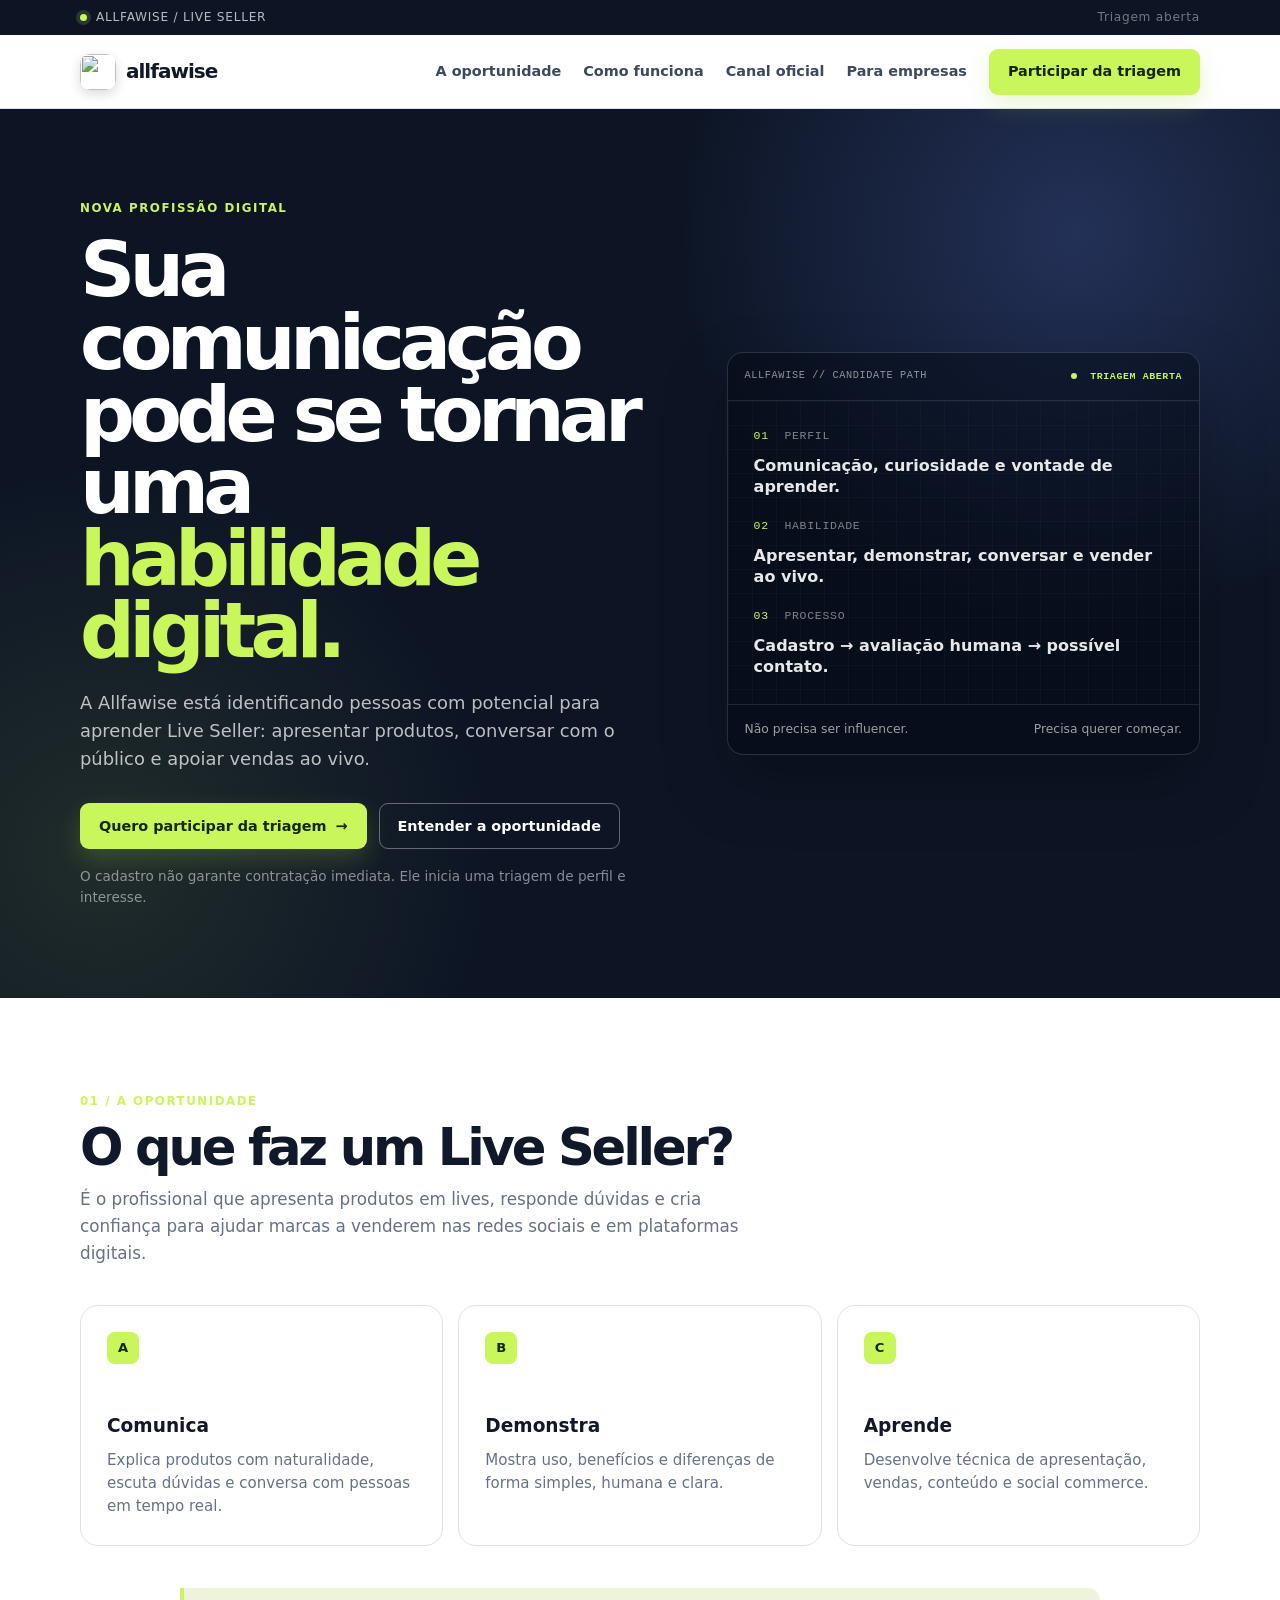
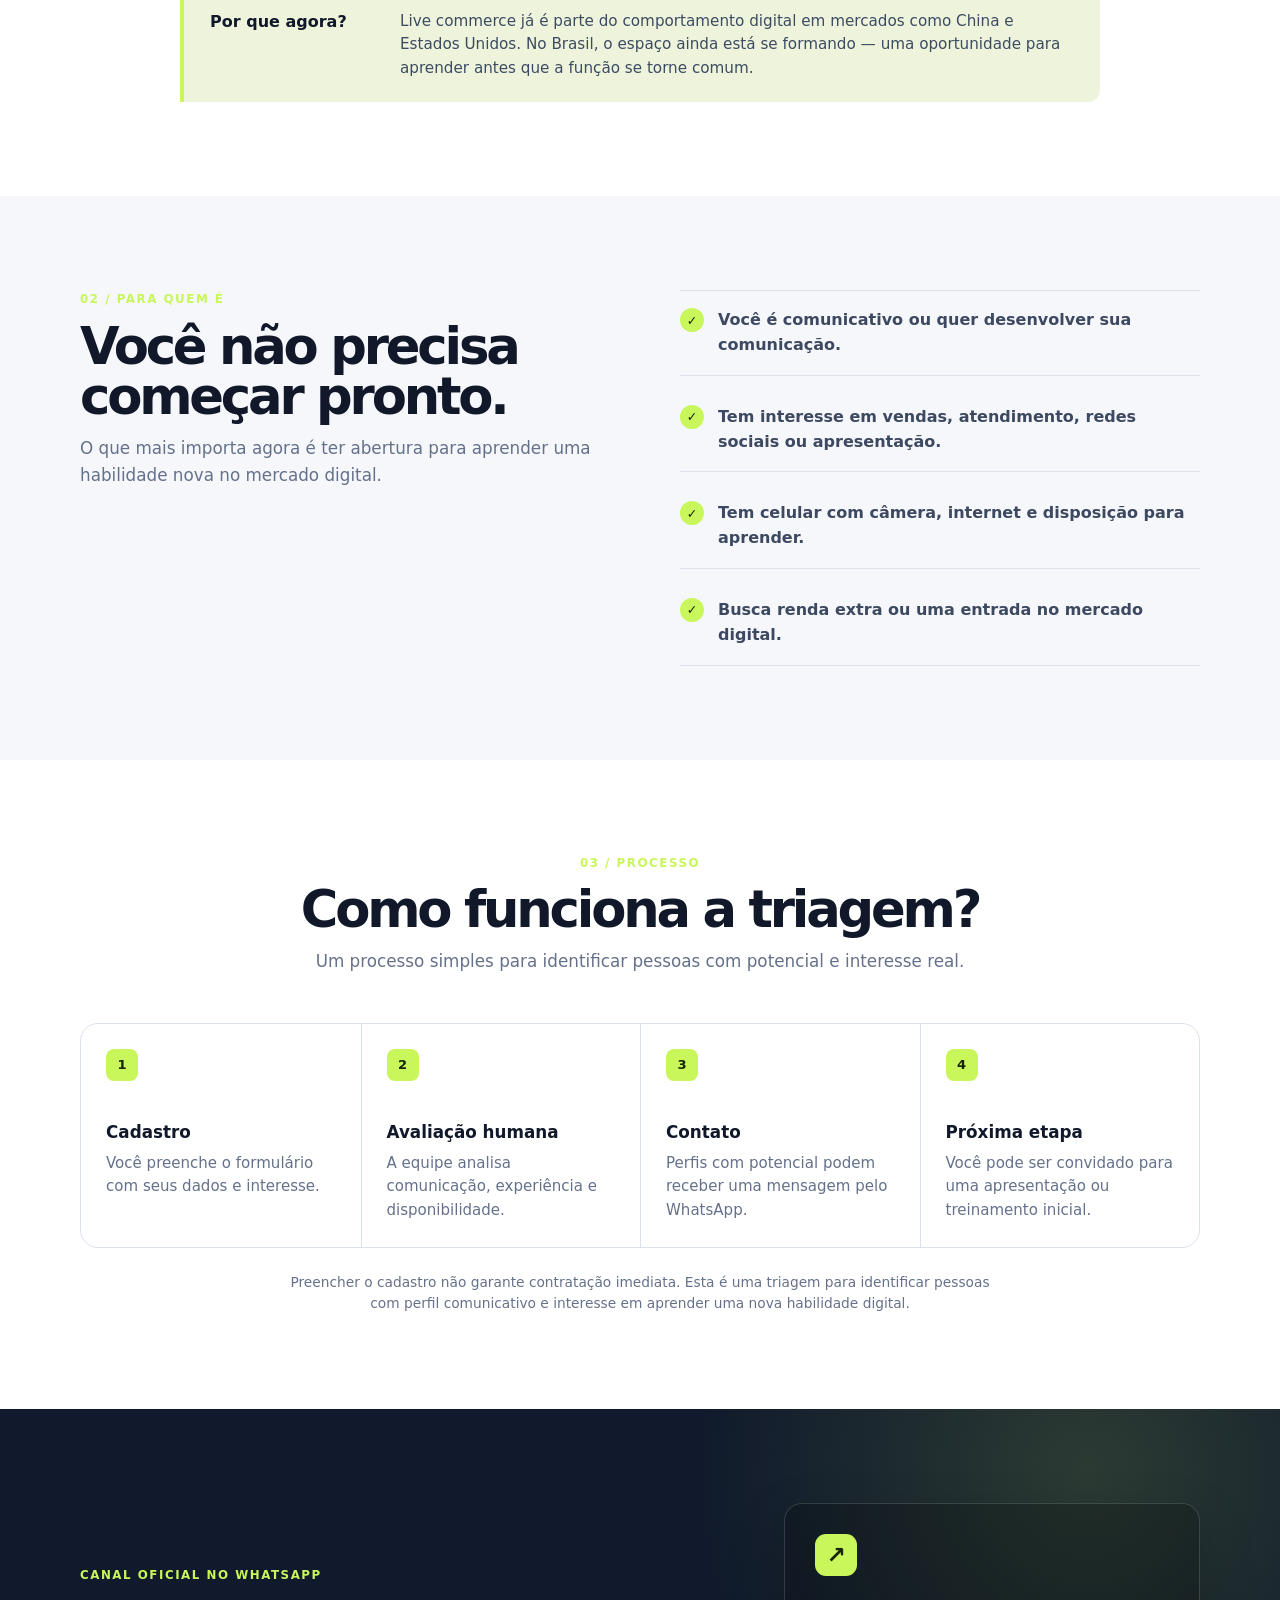
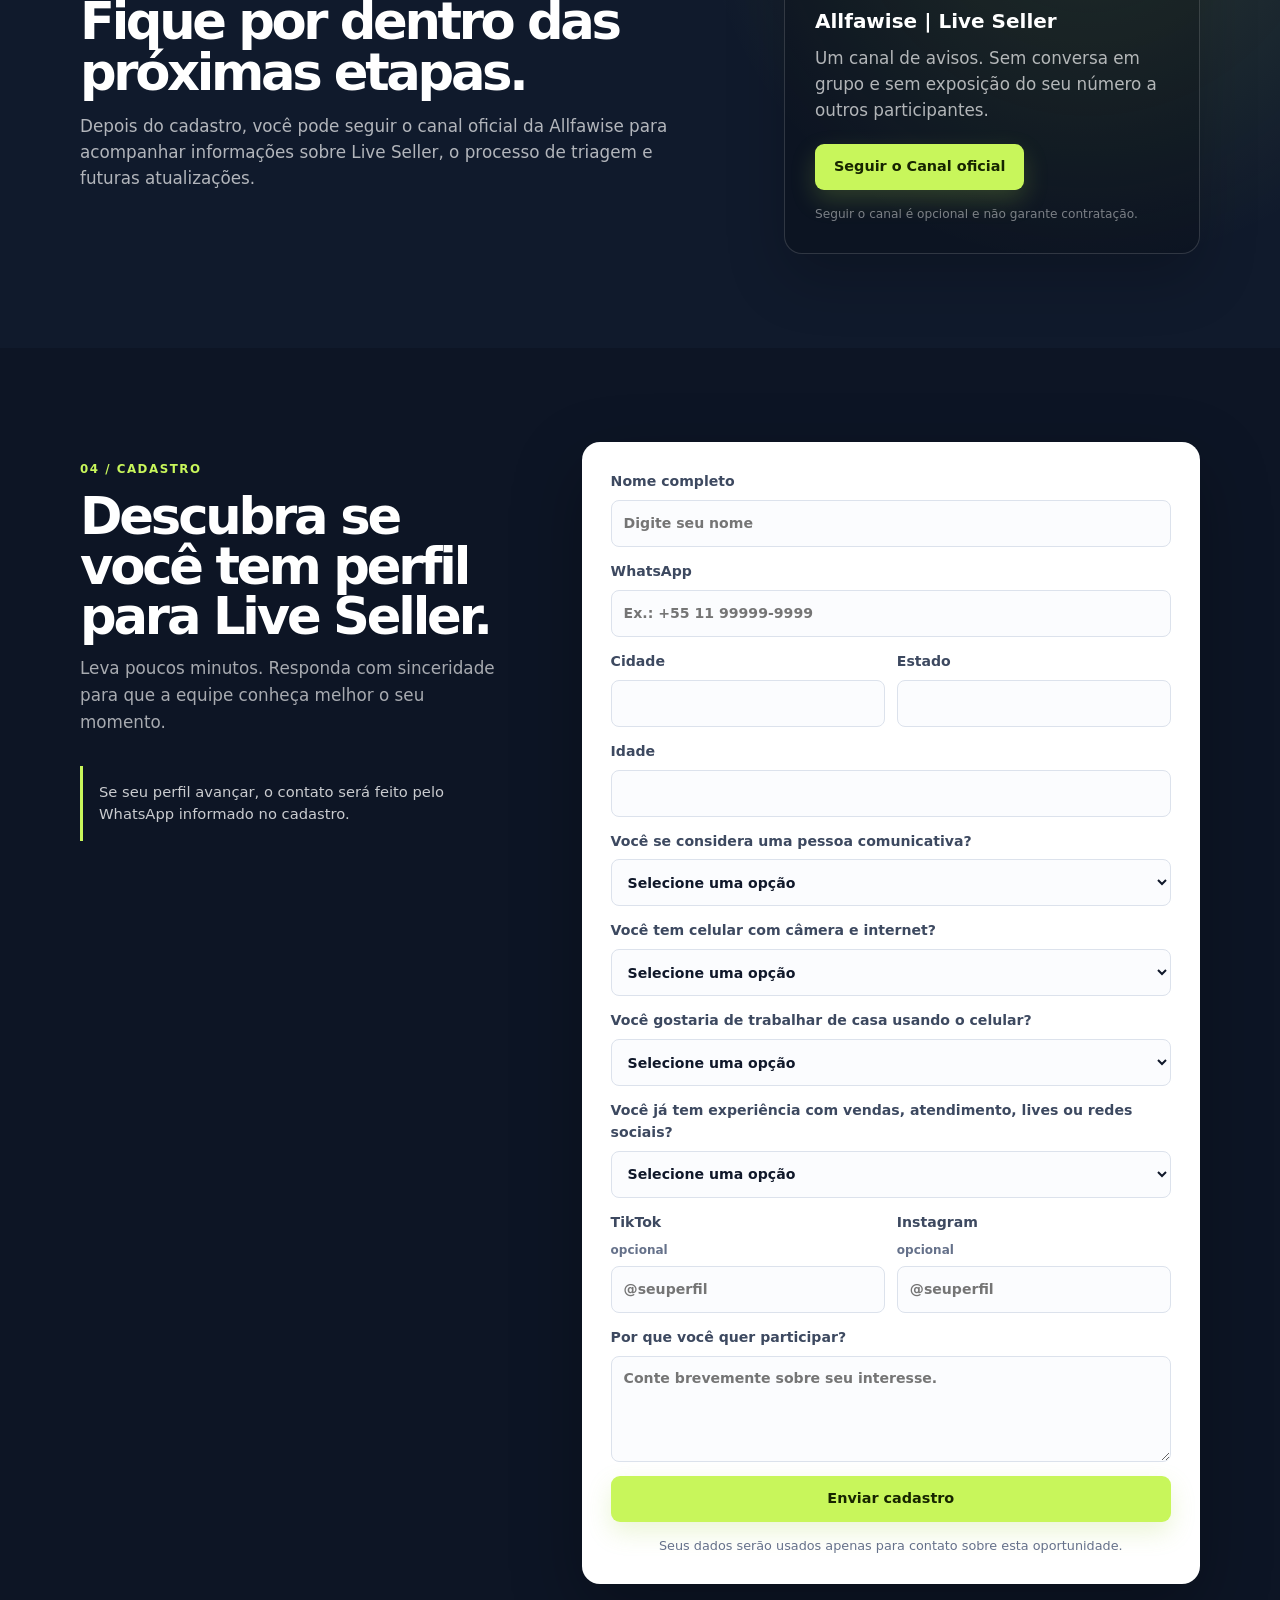
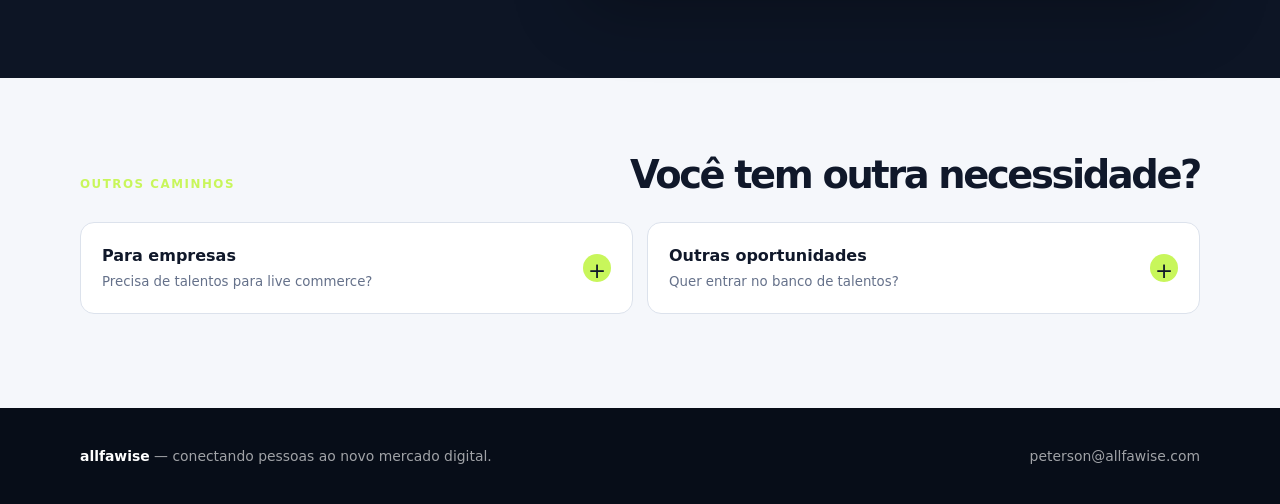
==== commit 353096fc: "Refactor landing page: add WhatsApp channel section, logo references and assets folder" ====
--- a/index.html
+++ b/index.html
@@ -8,6 +8,7 @@
   <meta property="og:title" content="Allfawise | Triagem para Live Seller">
   <meta property="og:description" content="Descubra se você tem perfil para aprender Live Seller.">
   <meta property="og:type" content="website">
+  <link rel="icon" type="image/png" href="assets/allfawise-logo.png">
   <link rel="stylesheet" href="style.css">
 </head>
 <body>
@@ -16,11 +17,12 @@
   </div>
   <header>
     <div class="container nav">
-      <a class="brand" href="#inicio" aria-label="Allfawise, início"><span class="brand-mark">A</span><span>allfawise</span></a>
+      <a class="brand" href="#inicio" aria-label="Allfawise, início"><img class="brand-logo" src="assets/allfawise-logo.png" alt=""><span>allfawise</span></a>
       <button class="mobile-toggle" id="mobileToggle" aria-label="Abrir menu" aria-expanded="false">☰</button>
       <nav class="nav-links" id="navLinks">
         <a href="#oportunidade">A oportunidade</a>
         <a href="#como-funciona">Como funciona</a>
+        <a href="#canal">Canal oficial</a>
         <a href="#empresas">Para empresas</a>
         <a class="btn btn-accent" href="#cadastro">Participar da triagem</a>
       </nav>
@@ -84,6 +86,22 @@
         <p class="disclaimer">Preencher o cadastro não garante contratação imediata. Esta é uma triagem para identificar pessoas com perfil comunicativo e interesse em aprender uma nova habilidade digital.</p>
       </div>
     </section>
+    <section id="canal" class="section channel-section">
+      <div class="container channel-layout">
+        <div>
+          <p class="eyebrow">CANAL OFICIAL NO WHATSAPP</p>
+          <h2>Fique por dentro das próximas etapas.</h2>
+          <p>Depois do cadastro, você pode seguir o canal oficial da Allfawise para acompanhar informações sobre Live Seller, o processo de triagem e futuras atualizações.</p>
+        </div>
+        <div class="channel-card">
+          <div class="channel-icon" aria-hidden="true">↗</div>
+          <h3>Allfawise | Live Seller</h3>
+          <p>Um canal de avisos. Sem conversa em grupo e sem exposição do seu número a outros participantes.</p>
+          <a class="btn btn-accent channel-link" data-channel-link href="#canal" aria-disabled="true">Canal em breve</a>
+          <small>Seguir o canal é opcional e não garante contratação.</small>
+        </div>
+      </div>
+    </section>
     <section id="cadastro" class="section form-section">
       <div class="container form-layout">
         <div class="form-intro"><p>04 / CADASTRO</p><h2>Descubra se você tem perfil para Live Seller.</h2><span>Leva poucos minutos. Responda com sinceridade para que a equipe conheça melhor o seu momento.</span><small>Se seu perfil avançar, o contato será feito pelo WhatsApp informado no cadastro.</small></div>
@@ -102,6 +120,7 @@
             <label>Por que você quer participar?<textarea name="mensagem" rows="4" placeholder="Conte brevemente sobre seu interesse."></textarea></label>
             <button class="btn btn-accent" type="submit">Enviar cadastro</button>
             <p class="form-note" id="formMessage">Seus dados serão usados apenas para contato sobre esta oportunidade.</p>
+            <a class="channel-success-link" data-channel-link href="#canal" aria-disabled="true" hidden>Quero acompanhar pelo Canal oficial do WhatsApp →</a>
           </form>
         </div>
       </div>
@@ -131,4 +150,4 @@
   <footer><div class="container footer"><p><b>allfawise</b> — conectando pessoas ao novo mercado digital.</p><a href="mailto:peterson@allfawise.com">peterson@allfawise.com</a></div></footer>
   <script src="script.js"></script>
 </body>
-</html>
+</html>
--- a/style.css
+++ b/style.css
@@ -1,536 +1,27 @@
-/* =======================================================
-   ALLFAWISE — STYLE.CSS
-   Paleta: laranja (--orange), branco, preto/cinza escuro (--dark)
-   ======================================================= */
+:root{--ink:#10182a;--soft:#65718a;--paper:#fff;--canvas:#f5f7fb;--line:#dce2ec;--panel:#0d1525;--accent:#c8f65b;--accent-ink:#172500;--max:1120px;--radius:18px;--shadow:0 22px 60px rgba(16,24,42,.12)}
 
-:root {
-  --orange: #f97316;
-  --orange-dark: #c2410c;
-  --dark: #111827;
-  --gray: #4b5563;
-  --light: #f9fafb;
-  --white: #ffffff;
-  --line: #e5e7eb;
-  --soft-orange: #fff7ed;
-  --green: #16a34a;
-  --shadow: 0 20px 50px rgba(17, 24, 39, 0.10);
-  --radius: 24px;
-  --max: 1160px;
-}
+*{box-sizing:border-box;margin:0;padding:0}html{scroll-behavior:smooth}body{font-family:Inter,ui-sans-serif,system-ui,-apple-system,"Segoe UI",sans-serif;color:var(--ink);background:var(--paper);line-height:1.55}a{color:inherit;text-decoration:none}button,input,select,textarea{font:inherit}.container{width:min(var(--max),calc(100% - 40px));margin:auto}
 
-* { box-sizing: border-box; margin: 0; padding: 0; }
-html { scroll-behavior: smooth; }
+.status-bar{background:var(--panel);color:rgba(255,255,255,.7);font-size:.76rem;letter-spacing:.06em}.status-bar .container{min-height:35px;display:flex;align-items:center;gap:9px}.dot{width:7px;height:7px;border-radius:50%;background:var(--accent);box-shadow:0 0 0 4px rgba(200,246,91,.15)}.status-copy{margin-left:auto;color:rgba(255,255,255,.42)}
 
-body {
-  font-family: Inter, system-ui, -apple-system, BlinkMacSystemFont, "Segoe UI", sans-serif;
-  color: var(--dark);
-  background: var(--white);
-  line-height: 1.6;
-}
+header{position:sticky;top:0;z-index:10;background:rgba(255,255,255,.92);border-bottom:1px solid var(--line);backdrop-filter:blur(16px)}.nav{min-height:73px;display:flex;align-items:center;justify-content:space-between;gap:20px}.brand{display:flex;align-items:center;gap:10px;font-size:1.25rem;font-weight:900;letter-spacing:-.05em}.brand-logo{width:36px;height:36px;object-fit:cover;border-radius:10px;box-shadow:0 4px 12px rgba(16,24,42,.16)}.nav-links{display:flex;align-items:center;gap:22px;color:#3d4960;font-size:.9rem;font-weight:750}.mobile-toggle{display:none;width:42px;height:42px;border:1px solid var(--line);border-radius:10px;background:#fff;cursor:pointer;font-size:1.2rem}
 
-a { color: inherit; text-decoration: none; }
-img { max-width: 100%; display: block; }
+.btn{min-height:46px;padding:0 18px;border:1px solid transparent;border-radius:9px;display:inline-flex;align-items:center;justify-content:center;gap:9px;font-size:.9rem;font-weight:850;cursor:pointer;transition:transform .16s,background .16s}.btn:hover{transform:translateY(-2px)}.btn-accent{background:var(--accent);color:var(--accent-ink);box-shadow:0 10px 25px rgba(166,208,67,.22)}.btn-ghost{color:#fff;background:transparent;border-color:rgba(255,255,255,.35)}.btn-dark{color:#fff;background:var(--panel)}
 
-.container {
-  width: min(var(--max), calc(100% - 40px));
-  margin: 0 auto;
-}
+.hero{padding:90px 0;color:#fff;overflow:hidden;background:radial-gradient(circle at 84% 14%,rgba(111,140,255,.23),transparent 30%),radial-gradient(circle at 8% 84%,rgba(200,246,91,.1),transparent 28%),var(--panel)}.hero-grid{display:grid;grid-template-columns:1.1fr .9fr;gap:68px;align-items:center}.eyebrow,.heading>p,.form-intro>p,.secondary-title>p{font-size:.74rem;letter-spacing:.13em;font-weight:850;color:var(--accent)}.hero h1{max-width:770px;margin:17px 0 22px;font-size:clamp(3rem,6vw,5.8rem);letter-spacing:-.075em;line-height:.94}.hero h1 span{color:var(--accent)}.hero-lead{max-width:620px;color:rgba(255,255,255,.72);font-size:1.12rem}.actions{display:flex;flex-wrap:wrap;gap:12px;margin:30px 0 17px}.hero-note{color:rgba(255,255,255,.5);font-size:.85rem}
 
-/* ---------- TOPBAR ---------- */
-.topbar { background: var(--dark); color: var(--white); font-size: 0.9rem; }
-.topbar .container {
-  min-height: 42px;
-  display: flex;
-  align-items: center;
-  justify-content: space-between;
-  gap: 16px;
-}
-.topbar span { color: #fed7aa; font-weight: 800; }
+.terminal{overflow:hidden;border:1px solid rgba(255,255,255,.14);border-radius:16px;background:rgba(2,7,17,.45);box-shadow:0 28px 65px rgba(0,0,0,.28)}.terminal-top{min-height:48px;padding:0 17px;display:flex;align-items:center;justify-content:space-between;gap:10px;border-bottom:1px solid rgba(255,255,255,.1);font-family:ui-monospace,SFMono-Regular,Menlo,monospace;font-size:.64rem;letter-spacing:.06em;color:rgba(255,255,255,.55)}.terminal-top b{color:var(--accent);font-size:.62rem}.terminal-top i{display:inline-block;width:6px;height:6px;border-radius:50%;background:var(--accent);margin-right:7px}.terminal-body{padding:26px;display:grid;gap:10px;background-image:linear-gradient(rgba(255,255,255,.025) 1px,transparent 1px),linear-gradient(90deg,rgba(255,255,255,.025) 1px,transparent 1px);background-size:24px 24px}.terminal-body p{margin-top:9px;color:rgba(255,255,255,.48);font-family:ui-monospace,SFMono-Regular,Menlo,monospace;font-size:.72rem;letter-spacing:.06em}.terminal-body p:first-child{margin-top:0}.terminal-body em{color:var(--accent);font-style:normal;margin-right:8px}.terminal-body strong{color:rgba(255,255,255,.9);font-size:1rem;line-height:1.35}.terminal-foot{padding:15px 17px;display:flex;justify-content:space-between;gap:9px;flex-wrap:wrap;border-top:1px solid rgba(255,255,255,.1);color:rgba(255,255,255,.6);font-size:.77rem}
 
-/* ---------- HEADER / NAV ---------- */
-header {
-  position: sticky;
-  top: 0;
-  z-index: 40;
-  background: rgba(255,255,255,0.92);
-  backdrop-filter: blur(14px);
-  border-bottom: 1px solid var(--line);
-}
-.nav { min-height: 78px; display: flex; align-items: center; justify-content: space-between; gap: 24px; }
-.brand { display: flex; align-items: center; gap: 12px; font-weight: 950; letter-spacing: -0.04em; font-size: 1.45rem; }
-.brand-mark {
-  width: 44px; height: 44px; border-radius: 14px;
-  display: grid; place-items: center;
-  background: linear-gradient(135deg, var(--orange), #fb923c);
-  color: white;
-  box-shadow: 0 12px 24px rgba(249, 115, 22, 0.25);
-}
-.nav-links { display: flex; align-items: center; gap: 22px; color: var(--gray); font-weight: 750; font-size: 0.95rem; }
-.nav-links a:hover { color: var(--orange-dark); }
+.section{padding:94px 0}.soft,.secondary{background:var(--canvas)}.heading{max-width:700px;margin-bottom:38px}.heading h2,.form-intro h2,.secondary-title h2{margin:12px 0 14px;font-size:clamp(2rem,4vw,3.7rem);letter-spacing:-.062em;line-height:.98}.heading>span,.form-intro>span{color:var(--soft);font-size:1.05rem}.center{text-align:center;margin-inline:auto}.cards{display:grid;grid-template-columns:repeat(3,1fr);gap:15px}.cards article{min-height:215px;padding:26px;border:1px solid var(--line);border-radius:var(--radius);background:#fff}.cards b,.steps b{display:grid;place-items:center;width:32px;height:32px;border-radius:8px;background:var(--accent);color:var(--accent-ink);font-size:.82rem}.cards b{margin-bottom:48px}.cards h3{margin-bottom:8px;font-size:1.16rem}.cards p,.steps p{color:var(--soft);font-size:.94rem}.market-note{max-width:920px;margin:42px auto 0;padding:22px 26px;display:grid;grid-template-columns:170px 1fr;gap:20px;border-left:4px solid var(--accent);border-radius:0 12px 12px 0;background:#eef4dc}.market-note p{color:#3c4b62;font-size:.95rem}
 
-.btn {
-  display: inline-flex; align-items: center; justify-content: center; gap: 10px;
-  min-height: 48px; padding: 0 20px; border-radius: 999px;
-  font-weight: 850; cursor: pointer; border: 0;
-  transition: transform 0.16s ease, box-shadow 0.16s ease, background 0.16s ease;
-  font-size: 0.96rem;
-}
-.btn:hover { transform: translateY(-2px); }
-.btn-orange { background: var(--orange); color: var(--white); box-shadow: 0 16px 30px rgba(249, 115, 22, 0.25); }
-.btn-orange:hover { background: var(--orange-dark); }
-.btn-dark { background: var(--dark); color: var(--white); }
-.btn-outline { background: var(--white); color: var(--dark); border: 1px solid var(--line); }
+.two-column{display:grid;grid-template-columns:1fr 1fr;gap:80px;align-items:start}.checks{display:grid;gap:12px}.checks p{padding:17px 0;display:flex;gap:14px;align-items:flex-start;border-bottom:1px solid var(--line);color:#3d4960;font-weight:650}.checks p:first-child{border-top:1px solid var(--line)}.checks b{display:grid;place-items:center;flex:0 0 auto;width:24px;height:24px;border-radius:50%;background:var(--accent);color:var(--accent-ink);font-size:.78rem}.steps{margin-top:48px;display:grid;grid-template-columns:repeat(4,1fr);list-style:none;border:1px solid var(--line);border-radius:var(--radius);overflow:hidden}.steps li{min-height:195px;padding:25px;border-left:1px solid var(--line)}.steps li:first-child{border-left:0}.steps b{margin-bottom:38px}.steps h3{margin-bottom:7px;font-size:1.05rem}.disclaimer{max-width:730px;margin:24px auto 0;text-align:center;color:var(--soft);font-size:.86rem}
 
-.mobile-toggle {
-  display: none; width: 44px; height: 44px; border-radius: 14px;
-  border: 1px solid var(--line); background: var(--white); font-size: 1.3rem;
-}
+.channel-section{color:#fff;background:radial-gradient(circle at 85% 12%,rgba(200,246,91,.15),transparent 33%),#101a2c}.channel-layout{display:grid;grid-template-columns:1.05fr .7fr;gap:80px;align-items:center}.channel-layout h2{max-width:620px;margin:12px 0 16px;font-size:clamp(2.2rem,4vw,4rem);letter-spacing:-.065em;line-height:.98}.channel-layout>div>p:not(.eyebrow){max-width:610px;color:rgba(255,255,255,.68);font-size:1.05rem}.channel-card{padding:30px;border:1px solid rgba(255,255,255,.15);border-radius:var(--radius);background:rgba(0,0,0,.22);box-shadow:0 25px 60px rgba(0,0,0,.2)}.channel-icon{display:grid;place-items:center;width:42px;height:42px;margin-bottom:30px;border-radius:11px;background:var(--accent);color:var(--accent-ink);font-size:1.45rem;font-weight:900}.channel-card h3{font-size:1.25rem}.channel-card p{margin:8px 0 21px;color:rgba(255,255,255,.68);font-size:.92rem}.channel-card small{display:block;margin-top:15px;color:rgba(255,255,255,.45);font-size:.76rem}.channel-link[aria-disabled="true"]{pointer-events:none;opacity:.6;box-shadow:none}.channel-success-link{display:none;padding:12px 14px;border:1px solid #b7dc54;border-radius:8px;background:#f5fadf;color:#365400;text-align:center;font-size:.88rem;font-weight:800}.channel-success-link.visible{display:block}
 
-/* ---------- HERO ---------- */
-.hero {
-  position: relative; overflow: hidden;
-  background:
-    radial-gradient(circle at 80% 10%, rgba(249,115,22,0.18), transparent 32%),
-    linear-gradient(180deg, #fff7ed 0%, #ffffff 74%);
-  padding: 88px 0 60px;
-}
-.hero-grid { display: grid; grid-template-columns: 1.05fr 0.95fr; gap: 48px; align-items: center; }
-.eyebrow {
-  display: inline-flex; align-items: center; gap: 10px; padding: 8px 14px; border-radius: 999px;
-  background: var(--soft-orange); color: var(--orange-dark); border: 1px solid #fed7aa;
-  font-weight: 900; font-size: 0.9rem; margin-bottom: 18px;
-}
-.hero h1 { font-size: clamp(2.4rem, 5vw, 5.2rem); line-height: 0.95; letter-spacing: -0.075em; margin-bottom: 22px; }
-.hero h1 span { color: var(--orange); }
-.hero p { font-size: 1.16rem; color: var(--gray); max-width: 640px; margin-bottom: 30px; }
-.hero-actions { display: flex; flex-wrap: wrap; gap: 14px; margin-bottom: 32px; }
+.form-section{color:#fff;background:var(--panel)}.form-layout{display:grid;grid-template-columns:.75fr 1.1fr;gap:80px;align-items:start}.form-intro{padding-top:18px}.form-intro>span{color:rgba(255,255,255,.64)}.form-intro small{display:block;margin-top:30px;padding:15px 0 15px 16px;border-left:3px solid var(--accent);color:rgba(255,255,255,.78);font-size:.92rem}.form-box{padding:29px;border-radius:var(--radius);background:#fff;color:var(--ink);box-shadow:0 25px 70px rgba(0,0,0,.28)}.lead-form{display:grid;gap:14px}.lead-form label{display:grid;gap:7px;color:#3d4960;font-size:.88rem;font-weight:760}.lead-form small{color:var(--soft);font-size:.75rem}.lead-form input,.lead-form select,.lead-form textarea{width:100%;min-height:47px;padding:11px 12px;border:1px solid var(--line);border-radius:8px;background:#fbfcfe;color:var(--ink);outline:0}.lead-form textarea{min-height:102px;resize:vertical;line-height:1.45}.lead-form input:focus,.lead-form select:focus,.lead-form textarea:focus{border-color:#8ab52d;box-shadow:0 0 0 4px rgba(200,246,91,.28);background:#fff}.grid-2{display:grid;grid-template-columns:1fr 1fr;gap:12px}.form-note{min-height:19px;color:var(--soft);text-align:center;font-size:.8rem}.form-note.success{color:#357113;font-weight:700}.form-note.error{color:#b42318;font-weight:700}.btn:disabled{cursor:wait;opacity:.65;transform:none}
 
-.trust-row { display: grid; grid-template-columns: repeat(3, 1fr); gap: 14px; max-width: 660px; }
-.trust-item {
-  background: rgba(255,255,255,0.84); border: 1px solid var(--line); border-radius: 18px;
-  padding: 14px; box-shadow: 0 8px 24px rgba(17,24,39,0.05);
-}
-.trust-item strong { display: block; font-size: 1.02rem; margin-bottom: 2px; }
-.trust-item small { color: var(--gray); font-weight: 700; }
+.secondary{padding-top:78px}.secondary-title{display:flex;align-items:baseline;justify-content:space-between;gap:20px;margin-bottom:28px}.secondary-title h2{margin:0;font-size:clamp(1.7rem,3vw,2.6rem)}.secondary-grid{display:grid;grid-template-columns:1fr 1fr;gap:14px}.secondary details{overflow:hidden;border:1px solid var(--line);border-radius:14px;background:#fff}.secondary summary{padding:21px;display:flex;align-items:center;justify-content:space-between;gap:16px;cursor:pointer;list-style:none}.secondary summary::-webkit-details-marker{display:none}.secondary summary b{display:block;margin-bottom:3px}.secondary summary small{display:block;color:var(--soft)}.secondary summary i{display:grid;place-items:center;width:28px;height:28px;border-radius:50%;background:var(--accent);font-style:normal;font-size:1.35rem;transition:transform .18s}.secondary details[open] summary{border-bottom:1px solid var(--line)}.secondary details[open] summary i{transform:rotate(45deg)}.detail-body{padding:21px}.detail-body>p{margin-bottom:19px;color:var(--soft);font-size:.9rem}.compact{max-width:520px}footer{color:rgba(255,255,255,.62);background:#070d18}.footer{min-height:96px;display:flex;align-items:center;justify-content:space-between;gap:16px;font-size:.87rem}footer b{color:#fff}footer a:hover{color:var(--accent)}
 
-.hero-card { position: relative; background: var(--white); border-radius: 34px; box-shadow: var(--shadow); padding: 24px; border: 1px solid var(--line); }
-.talent-window {
-  border-radius: 26px; overflow: hidden; background: linear-gradient(135deg, #111827, #374151);
-  color: white; padding: 26px; min-height: 440px; display: grid; align-content: space-between; position: relative;
-}
-.talent-window::before {
-  content: ""; position: absolute; width: 220px; height: 220px; border-radius: 999px;
-  background: rgba(249, 115, 22, 0.35); filter: blur(4px); top: -80px; right: -80px;
-}
-.window-top { position: relative; display: flex; justify-content: space-between; align-items: flex-start; gap: 18px; }
-.live-badge {
-  display: inline-flex; align-items: center; gap: 8px; background: rgba(255,255,255,0.12);
-  border: 1px solid rgba(255,255,255,0.22); border-radius: 999px; padding: 8px 12px; font-weight: 850; font-size: 0.85rem;
-}
-.dot { width: 9px; height: 9px; border-radius: 999px; background: #22c55e; box-shadow: 0 0 0 6px rgba(34,197,94,0.18); }
-.profile-stack { position: relative; display: grid; gap: 12px; z-index: 2; }
-.profile-card {
-  display: flex; align-items: center; gap: 12px; background: rgba(255,255,255,0.10);
-  border: 1px solid rgba(255,255,255,0.16); border-radius: 18px; padding: 12px; backdrop-filter: blur(12px);
-}
-.avatar {
-  width: 48px; height: 48px; border-radius: 16px;
-  background: linear-gradient(135deg, #fb923c, #fed7aa); display: grid; place-items: center;
-  font-weight: 950; color: #7c2d12;
-}
-.profile-card h4 { font-size: 0.98rem; }
-.profile-card p { margin: 0; color: rgba(255,255,255,0.72); font-size: 0.85rem; }
-.metric-row { position: relative; z-index: 2; display: grid; grid-template-columns: repeat(2, 1fr); gap: 12px; }
-.metric { background: rgba(255,255,255,0.12); border: 1px solid rgba(255,255,255,0.16); border-radius: 20px; padding: 16px; }
-.metric strong { display: block; font-size: 1.45rem; letter-spacing: -0.04em; }
-.metric span { color: rgba(255,255,255,0.74); font-weight: 700; font-size: 0.86rem; }
+@media(max-width:900px){.mobile-toggle{display:grid;place-items:center}.nav-links{position:absolute;top:72px;left:14px;right:14px;display:none;flex-direction:column;align-items:stretch;padding:14px;border:1px solid var(--line);border-radius:13px;background:#fff;box-shadow:var(--shadow)}.nav-links.open{display:flex}.hero-grid,.two-column,.form-layout,.channel-layout{grid-template-columns:1fr;gap:42px}.hero{padding:70px 0}.terminal{max-width:650px}.cards,.steps{grid-template-columns:repeat(2,1fr)}.steps li:nth-child(3){border-left:0;border-top:1px solid var(--line)}.steps li:nth-child(4){border-top:1px solid var(--line)}}
 
-/* ---------- SEÇÕES GERAIS ---------- */
-section { padding: 86px 0; }
-.section-head { max-width: 760px; margin-bottom: 38px; }
-.section-head.center { margin-inline: auto; text-align: center; }
-.section-head h2 { font-size: clamp(2rem, 3.2vw, 3.3rem); line-height: 1; letter-spacing: -0.06em; margin-bottom: 16px; }
-.section-head p { color: var(--gray); font-size: 1.08rem; }
-
-.cards-4 { display: grid; grid-template-columns: repeat(4, 1fr); gap: 18px; }
-.cards-3 { display: grid; grid-template-columns: repeat(3, 1fr); gap: 18px; }
-.icon-card {
-  background: var(--white); border: 1px solid var(--line); border-radius: var(--radius);
-  padding: 24px; box-shadow: 0 10px 28px rgba(17,24,39,0.04);
-  transition: transform 0.16s ease, box-shadow 0.16s ease;
-}
-.icon-card:hover { transform: translateY(-5px); box-shadow: var(--shadow); }
-.icon {
-  width: 56px; height: 56px; border-radius: 18px; display: grid; place-items: center;
-  background: var(--soft-orange); color: var(--orange-dark); font-size: 1.5rem; margin-bottom: 18px;
-}
-.icon-card h3 { font-size: 1.2rem; margin-bottom: 8px; letter-spacing: -0.03em; }
-.icon-card p { color: var(--gray); font-size: 0.96rem; margin-bottom: 18px; }
-.card-link { color: var(--orange-dark); font-weight: 900; }
-
-/* ---------- QUEM SOMOS / FUNDADOR ---------- */
-.about, #fundador { background: var(--light); }
-.split { display: grid; grid-template-columns: 0.95fr 1.05fr; gap: 42px; align-items: center; }
-.split.alt { grid-template-columns: 1.05fr 0.95fr; }
-.big-panel {
-  background: var(--dark); color: var(--white); border-radius: 34px; padding: 34px; min-height: 390px;
-  display: grid; align-content: space-between; box-shadow: var(--shadow); overflow: hidden; position: relative;
-}
-.big-panel::after {
-  content: ""; position: absolute; width: 260px; height: 260px; border-radius: 999px;
-  background: rgba(249,115,22,0.28); bottom: -110px; right: -90px;
-}
-.big-panel h3 { font-size: 2.2rem; line-height: 1; letter-spacing: -0.06em; position: relative; z-index: 1; }
-.big-panel p { color: rgba(255,255,255,0.72); position: relative; z-index: 1; }
-
-.founder-panel { justify-items: center; text-align: center; gap: 18px; }
-.founder-photo {
-  width: 96px; height: 96px; border-radius: 999px;
-  background: linear-gradient(135deg, #fb923c, #fed7aa);
-  color: #7c2d12; font-weight: 950; font-size: 1.6rem;
-  display: grid; place-items: center; position: relative; z-index: 1;
-}
-.founder-panel h3 { font-size: 1.4rem; position: relative; z-index: 1; }
-
-.check-list { display: grid; gap: 14px; margin-top: 22px; }
-.check { display: flex; align-items: flex-start; gap: 12px; color: var(--gray); }
-.check b { color: var(--dark); }
-.check-mark {
-  width: 26px; height: 26px; flex: 0 0 26px; border-radius: 999px;
-  background: var(--soft-orange); color: var(--orange-dark); display: grid; place-items: center; font-weight: 950;
-}
-
-/* ---------- OPORTUNIDADES ---------- */
-.opportunities-grid { display: grid; grid-template-columns: repeat(2, 1fr); gap: 18px; }
-.job-card {
-  border: 1px solid var(--line); border-radius: 26px; padding: 26px; background: var(--white);
-  box-shadow: 0 12px 34px rgba(17,24,39,0.04); display: grid; gap: 14px;
-}
-.job-card .tag {
-  width: fit-content; padding: 6px 11px; border-radius: 999px;
-  background: var(--soft-orange); color: var(--orange-dark); font-size: 0.8rem; font-weight: 950;
-}
-.job-card h3 { font-size: 1.35rem; letter-spacing: -0.035em; }
-.job-card p { color: var(--gray); }
-
-/* ---------- LIVE SELLER ---------- */
-.live-section { background: linear-gradient(180deg, var(--dark), #1f2937); color: var(--white); overflow: hidden; position: relative; }
-.live-section::before {
-  content: ""; position: absolute; width: 420px; height: 420px; border-radius: 999px;
-  background: rgba(249,115,22,0.20); top: 10%; right: -160px;
-}
-.live-grid { display: grid; grid-template-columns: 1fr 0.9fr; gap: 42px; align-items: start; position: relative; z-index: 1; }
-.live-section .section-head p, .live-section .check { color: rgba(255,255,255,0.72); }
-.live-section .check b { color: var(--white); }
-.timeline { display: grid; gap: 16px; margin-top: 28px; }
-.timeline-item { background: var(--light); border: 1px solid var(--line); border-radius: 22px; padding: 20px; }
-.timeline-item strong { display: block; color: var(--orange-dark); margin-bottom: 6px; font-size: 0.9rem; }
-.timeline-item h4 { margin-bottom: 4px; font-size: 1.08rem; }
-.timeline-item p { color: var(--gray); font-size: 0.95rem; line-height: 1.55; }
-.timeline-closing { margin-top: 22px; font-size: 1.05rem; font-weight: 650; color: var(--dark); text-align: center; line-height: 1.5; }
-.timeline-item p + p { margin-top: 10px; }
-
-/* ---------- NAVEGAÇÃO PROGRESSIVA (FLUXO) ---------- */
-.flow-hidden { display: none !important; }
-section:not(.flow-hidden) { animation: flowFadeIn 0.45s ease; }
-@keyframes flowFadeIn { from { opacity: 0; transform: translateY(8px); } to { opacity: 1; transform: translateY(0); } }
-.future-hidden { display: none !important; }
-.jobs-grid:has(.job-card + .future-hidden) { grid-template-columns: 1fr; max-width: 420px; margin: 0 auto; }
-
-/* ---------- FORMULÁRIO ---------- */
-.form-box { background: var(--white); color: var(--dark); border-radius: 32px; padding: 30px; box-shadow: var(--shadow); position: sticky; top: 104px; }
-.form-box h3 { font-size: 1.55rem; letter-spacing: -0.04em; margin-bottom: 8px; }
-.form-box > p { color: var(--gray); margin-bottom: 22px; }
-.lead-form { display: grid; gap: 15px; }
-.lead-form label { display: grid; gap: 7px; font-weight: 850; font-size: 0.93rem; }
-.lead-form input, .lead-form select, .lead-form textarea {
-  width: 100%; border: 1px solid var(--line); border-radius: 15px; min-height: 50px;
-  padding: 12px 14px; font: inherit; outline: none; background: var(--white);
-}
-.lead-form input:focus, .lead-form select:focus, .lead-form textarea:focus {
-  border-color: var(--orange); box-shadow: 0 0 0 4px rgba(249,115,22,0.12);
-}
-.lead-form button { width: 100%; margin-top: 4px; }
-.form-note { color: var(--gray); font-size: 0.86rem; text-align: center; }
-
-/* ---------- EMPRESAS ---------- */
-.companies { background: var(--soft-orange); }
-.company-card {
-  background: var(--white); border-radius: 34px; border: 1px solid #fed7aa; padding: 36px;
-  display: grid; grid-template-columns: 1fr 0.8fr; gap: 34px; align-items: center; box-shadow: var(--shadow);
-}
-.contact-box { background: var(--dark); color: var(--white); border-radius: 24px; padding: 26px; display: grid; gap: 14px; }
-.contact-line { background: rgba(255,255,255,0.09); border: 1px solid rgba(255,255,255,0.12); border-radius: 18px; padding: 14px; }
-.contact-line small { display: block; color: rgba(255,255,255,0.60); margin-bottom: 3px; font-weight: 700; }
-.contact-line strong { font-size: 1.02rem; }
-
-/* ---------- LINKEDIN + SITE ---------- */
-.content-plan { background: var(--white); }
-.plan-grid { display: grid; grid-template-columns: repeat(3, 1fr); gap: 18px; }
-.plan-card { border: 1px solid var(--line); border-radius: 24px; padding: 24px; background: var(--light); }
-.plan-card strong { color: var(--orange-dark); font-size: 0.86rem; display: block; margin-bottom: 8px; }
-.plan-card h3 { margin-bottom: 8px; letter-spacing: -0.03em; }
-.plan-card p { color: var(--gray); font-size: 0.95rem; }
-
-/* ---------- CTA FINAL ---------- */
-.cta { padding: 80px 0; background: var(--dark); color: var(--white); text-align: center; }
-.cta h2 { font-size: clamp(2rem, 4vw, 4rem); line-height: 1; letter-spacing: -0.07em; max-width: 820px; margin: 0 auto 18px; }
-.cta p { color: rgba(255,255,255,0.72); max-width: 680px; margin: 0 auto 28px; font-size: 1.1rem; }
-
-/* ---------- RODAPÉ ---------- */
-footer { background: #0b1220; color: rgba(255,255,255,0.72); padding: 36px 0; }
-.footer-grid { display: flex; align-items: center; justify-content: space-between; gap: 20px; flex-wrap: wrap; }
-footer b { color: white; }
-.footer-links { display: flex; gap: 18px; flex-wrap: wrap; }
-.footer-links a:hover { color: var(--orange); }
-
-/* ---------- RESPONSIVIDADE ---------- */
-@media (max-width: 980px) {
-  .mobile-toggle { display: inline-grid; place-items: center; }
-  .nav-links {
-    position: absolute; left: 20px; right: 20px; top: 88px; background: white;
-    border: 1px solid var(--line); box-shadow: var(--shadow); border-radius: 22px; padding: 18px;
-    display: none; flex-direction: column; align-items: stretch;
-  }
-  .nav-links.open { display: flex; }
-  .hero-grid, .split, .live-grid, .company-card { grid-template-columns: 1fr; }
-  .cards-4, .cards-3, .plan-grid { grid-template-columns: repeat(2, 1fr); }
-  .form-box { position: static; }
-}
-
-@media (max-width: 680px) {
-  .container { width: min(100% - 28px, var(--max)); }
-  .topbar .container { flex-direction: column; justify-content: center; padding: 10px 0; text-align: center; }
-  .hero { padding-top: 54px; }
-  .hero-actions, .footer-grid { align-items: stretch; flex-direction: column; }
-  .btn { width: 100%; }
-  .trust-row, .cards-4, .cards-3, .opportunities-grid, .plan-grid, .metric-row { grid-template-columns: 1fr; }
-  .talent-window { min-height: 360px; }
-  section { padding: 64px 0; }
-}
-
-
-/* ---------- FORMULÁRIO: MELHORIAS SELECT / TEXTAREA / MENSAGENS (adicionado) ---------- */
-.lead-form select {
-  appearance: none;
-  -webkit-appearance: none;
-  background-image: linear-gradient(45deg, transparent 50%, var(--orange) 50%),
-    linear-gradient(135deg, var(--orange) 50%, transparent 50%);
-  background-position: calc(100% - 20px) calc(1em + 2px), calc(100% - 15px) calc(1em + 2px);
-  background-size: 5px 5px, 5px 5px;
-  background-repeat: no-repeat;
-  padding-right: 40px;
-  cursor: pointer;
-}
-
-.lead-form textarea {
-  min-height: 110px;
-  resize: vertical;
-  line-height: 1.5;
-}
-
-.lead-form input::placeholder,
-.lead-form textarea::placeholder {
-  color: #9ca3af;
-}
-
-.form-note {
-  transition: color 0.2s ease;
-}
-
-.form-note.success {
-  color: var(--orange-dark);
-  font-weight: 600;
-}
-
-.form-note.error {
-  color: #b91c1c;
-  font-weight: 600;
-}
-
-.whatsapp-confirmation {
-  display: flex;
-  width: fit-content;
-  min-height: 44px;
-  margin: 12px auto 0;
-  padding: 10px 18px;
-  align-items: center;
-  justify-content: center;
-  border-radius: 999px;
-  background: #16a34a;
-  color: var(--white);
-  font-weight: 800;
-  text-decoration: none;
-}
-
-.whatsapp-confirmation:hover {
-  background: #15803d;
-}
-
-@media (max-width: 680px) {
-  .lead-form select {
-    background-position: calc(100% - 16px) calc(1em + 2px), calc(100% - 11px) calc(1em + 2px);
-  }
-}
-
-
-/* ============================================================
-   NOVA ESTRUTURA VISUAL — hero, mapa global, formulários novos
-   (Outras Vagas / Empresas). Não altera nenhuma regra existente
-   usada pelo formulário Live Seller (.lead-form permanece igual).
-   ============================================================ */
-
-.hero-highlight {
-  margin-top: 18px;
-  padding: 14px 18px;
-  background: var(--soft-orange);
-  border: 1px solid rgba(249, 115, 22, 0.35);
-  border-radius: 16px;
-  color: var(--dark);
-  font-size: 0.92rem;
-  line-height: 1.5;
-}
-.hero-highlight strong { color: var(--orange-dark); }
-
-/* ---------- Mapa global (EUA / China / Brasil) ---------- */
-.hero-card.global-map-card {
-  background: linear-gradient(160deg, #0b1120, #111827 60%, #1f2937);
-  border: 1px solid rgba(255, 255, 255, 0.08);
-}
-.global-map {
-  position: relative;
-  min-height: 240px;
-  border-radius: 22px;
-  background:
-    radial-gradient(circle at 20% 30%, rgba(249, 115, 22, 0.14), transparent 55%),
-    radial-gradient(circle at 80% 70%, rgba(249, 115, 22, 0.10), transparent 55%),
-    #0d1424;
-  overflow: hidden;
-  border: 1px solid rgba(255, 255, 255, 0.06);
-}
-.map-grid {
-  position: absolute; inset: 0;
-  background-image:
-    linear-gradient(rgba(255, 255, 255, 0.05) 1px, transparent 1px),
-    linear-gradient(90deg, rgba(255, 255, 255, 0.05) 1px, transparent 1px);
-  background-size: 26px 26px;
-  opacity: 0.6;
-}
-.map-arcs { position: absolute; inset: 0; width: 100%; height: 100%; }
-.map-arcs .arc {
-  fill: none; stroke: var(--orange); stroke-width: 1.4;
-  stroke-dasharray: 4 4; opacity: 0.8;
-}
-.map-pin {
-  position: absolute; display: flex; align-items: center; gap: 6px;
-  color: #fff; font-weight: 700; font-size: 0.78rem; letter-spacing: 0.02em;
-  transform: translate(-50%, -50%);
-}
-.map-pin .pin-dot {
-  width: 10px; height: 10px; border-radius: 999px; background: var(--orange);
-  box-shadow: 0 0 0 5px rgba(249, 115, 22, 0.25);
-}
-.pin-brasil { left: 21%; top: 71%; }
-.pin-eua { left: 82%; top: 30%; }
-.pin-china { left: 61%; top: 33%; }
-.map-caption {
-  color: #fff; text-align: center; font-weight: 700; margin: 16px 0 6px; font-size: 0.98rem;
-}
-.map-points {
-  display: grid; grid-template-columns: 1fr 1fr; gap: 10px; margin-top: 10px;
-}
-.map-point {
-  background: rgba(255, 255, 255, 0.06); border: 1px solid rgba(255, 255, 255, 0.08);
-  border-radius: 12px; padding: 10px 12px;
-}
-.map-point strong { display: block; color: var(--orange); font-size: 0.82rem; margin-bottom: 3px; }
-.map-point span { color: rgba(255, 255, 255, 0.78); font-size: 0.78rem; line-height: 1.4; }
-
-/* ---------- Bloco "Como a AllfawiseHR pode ajudar" ---------- */
-.help-block { margin-top: 22px; }
-.help-block h3 { font-size: 1.1rem; margin-bottom: 10px; }
-
-/* ---------- Empilhamento de caixas (contato + orçamento) ---------- */
-.contact-stack { display: grid; gap: 20px; }
-
-/* ---------- Formulários novos (Outras Vagas / Empresas) — visuais, ainda não conectados ---------- */
-.form-robust input,
-.form-robust select,
-.form-robust textarea {
-  background: #F8FAFC;
-  border: 1px solid #D9DEE8;
-}
-.form-robust input:focus,
-.form-robust select:focus,
-.form-robust textarea:focus {
-  border-color: var(--orange);
-  box-shadow: 0 0 0 4px rgba(249, 115, 22, 0.12);
-  background: var(--white);
-}
-.form-robust label { color: var(--dark); }
-
-@media (max-width: 900px) {
-  .map-points { grid-template-columns: 1fr; }
-}
-
-
-/* ---------- Wizard multi-step (Outras Vagas / generalJobsForm) ---------- */
-.wizard-progress { margin-bottom: 6px; }
-.wizard-progress-bar {
-  width: 100%; height: 8px; background: #E5E7EB; border-radius: 999px; overflow: hidden; margin-bottom: 8px;
-}
-.wizard-progress-bar span {
-  display: block; height: 100%; width: 20%; background: var(--orange); border-radius: 999px;
-  transition: width 0.3s ease;
-}
-.wizard-step-label { font-size: 0.85rem; font-weight: 800; color: var(--gray); text-align: right; margin: 0; }
-.wizard-step { display: none; animation: wizardFade 0.25s ease; }
-.wizard-step.is-active { display: grid; gap: 15px; }
-@keyframes wizardFade {
-  from { opacity: 0; transform: translateY(6px); }
-  to { opacity: 1; transform: translateY(0); }
-}
-.wizard-step h4 { font-size: 1.2rem; letter-spacing: -0.03em; margin: 0; }
-.wizard-step-intro { color: var(--gray); font-size: 0.92rem; margin: -6px 0 0; }
-.wizard-error {
-  color: #dc2626; font-size: 0.85rem; font-weight: 700; margin: -4px 0 0; display: none;
-}
-.wizard-error.is-visible { display: block; }
-.wizard-nav { display: flex; gap: 12px; margin-top: 4px; }
-.wizard-nav button { flex: 1; margin-top: 0; }
-.wizard-form input.is-invalid,
-.wizard-form select.is-invalid,
-.wizard-form textarea.is-invalid {
-  border-color: #dc2626 !important;
-  box-shadow: 0 0 0 4px rgba(220, 38, 38, 0.12) !important;
-}
-
-@media (max-width: 640px) {
-  .wizard-nav { flex-direction: column-reverse; }
-  .wizard-nav button { width: 100%; }
-  .wizard-step-label { text-align: left; }
-}
-
-
-/* ---------- FOTO LIVE SELLER (KYRIOS) ---------- */
-.live-photo {
-margin: 22px 0;
-border-radius: 24px;
-overflow: hidden;
-box-shadow: var(--shadow);
-border: 1px solid var(--line);
-background: var(--white);
-}
-.live-photo img {
-width: 100%;
-height: auto;
-display: block;
-}
-.live-photo-caption {
-padding: 10px 16px;
-font-size: 0.82rem;
-color: var(--gray);
-text-align: center;
-background: var(--light);
-margin: 0;
-}
+@media(max-width:620px){.container{width:min(var(--max),calc(100% - 28px))}.status-copy{display:none}.hero{padding:58px 0}.hero h1{font-size:clamp(2.75rem,14vw,4.1rem)}.actions,.footer{flex-direction:column;align-items:stretch}.actions .btn{width:100%}.terminal-top{padding:0 13px}.terminal-top span{font-size:.57rem}.terminal-top b{font-size:.56rem}.section{padding:66px 0}.cards,.steps,.secondary-grid,.grid-2{grid-template-columns:1fr}.steps li,.steps li:nth-child(3),.steps li:nth-child(4){min-height:auto;border-left:0;border-top:1px solid var(--line)}.steps li:first-child{border-top:0}.steps b{margin-bottom:22px}.market-note{grid-template-columns:1fr;gap:7px;padding:19px}.form-box{padding:20px}.secondary-title{align-items:flex-start;flex-direction:column}}
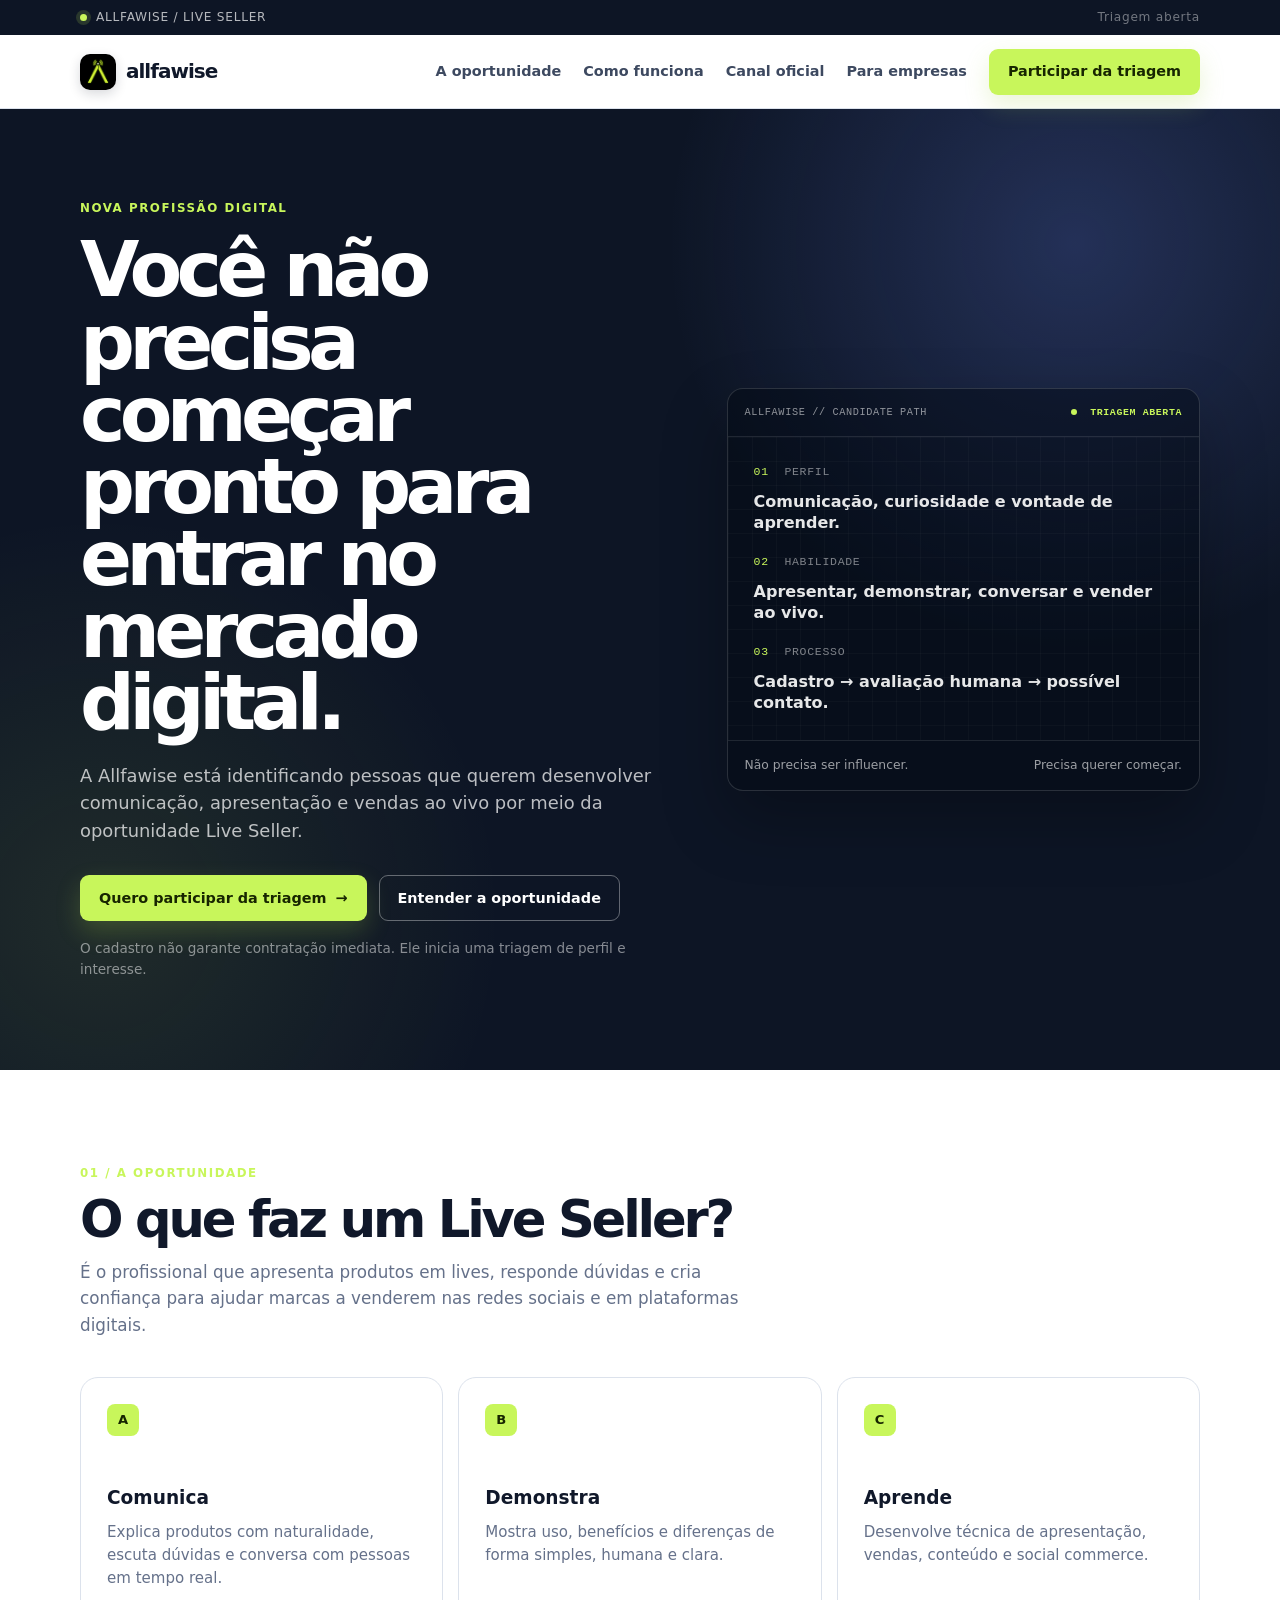
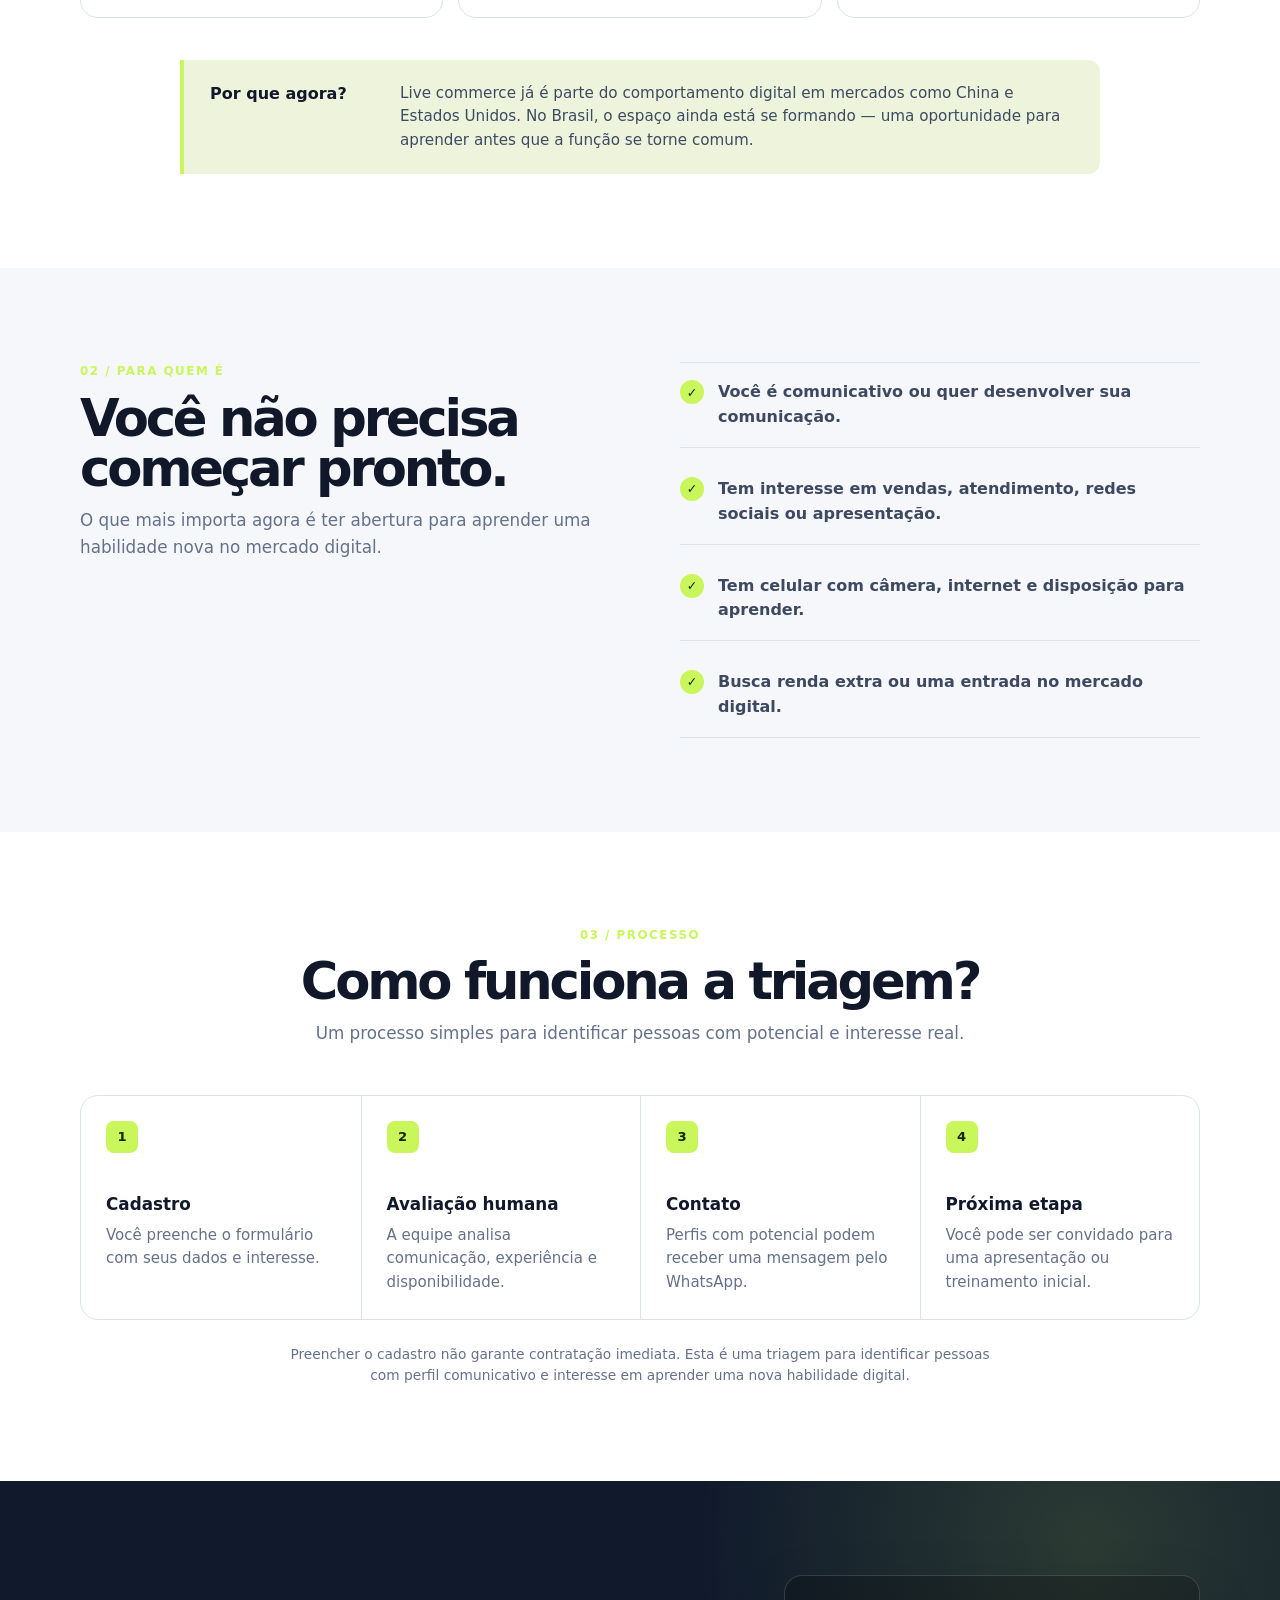
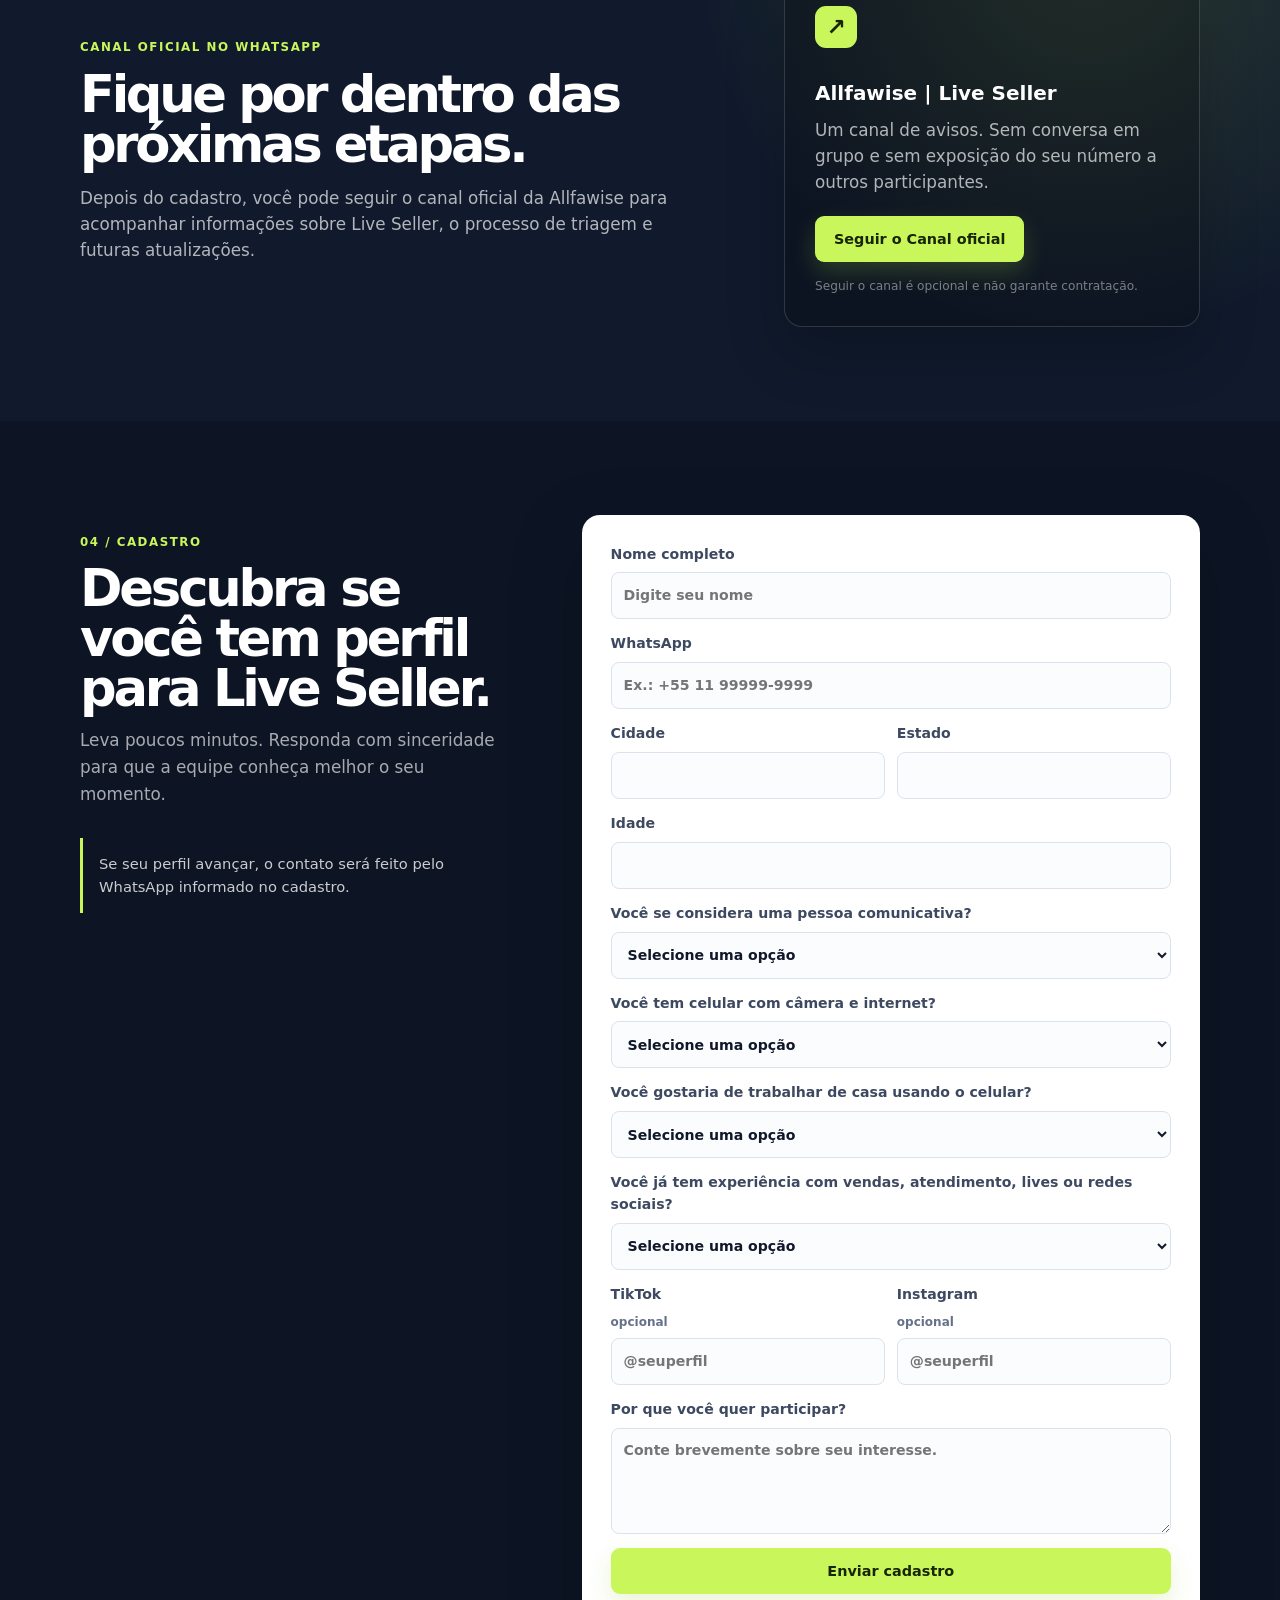
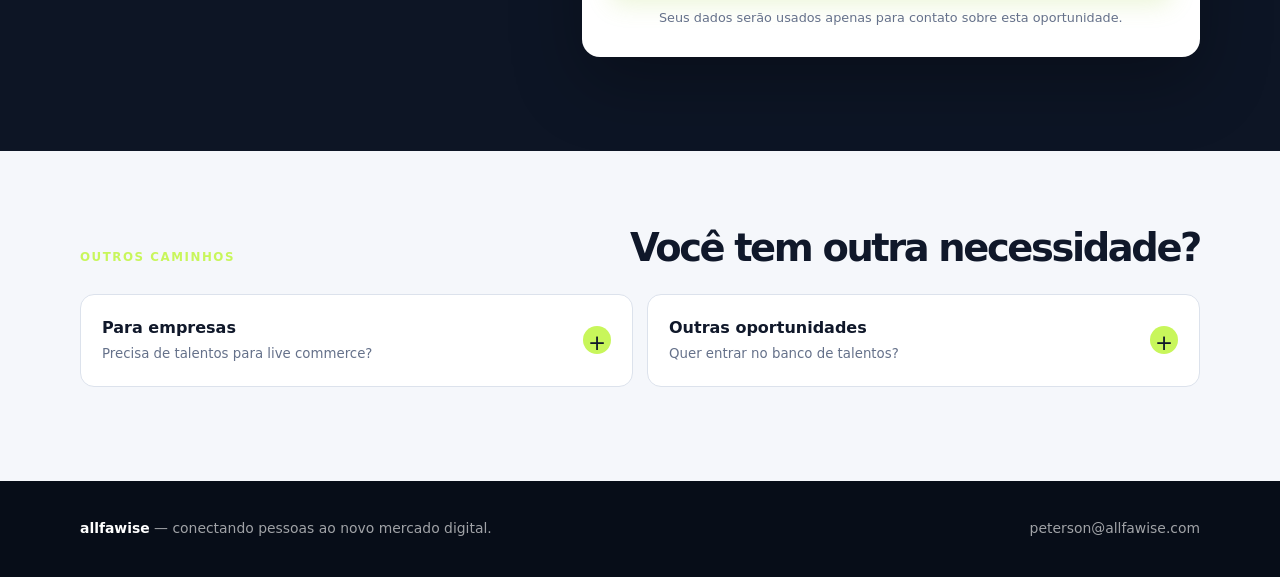
==== commit aa3900ed: "Update hero title and lead text" ====
--- a/index.html
+++ b/index.html
@@ -33,8 +33,8 @@
       <div class="container hero-grid">
         <div>
           <p class="eyebrow">NOVA PROFISSÃO DIGITAL</p>
-          <h1>Sua comunicação pode se tornar uma <span>habilidade digital.</span></h1>
-          <p class="hero-lead">A Allfawise está identificando pessoas com potencial para aprender Live Seller: apresentar produtos, conversar com o público e apoiar vendas ao vivo.</p>
+            <h1>Você não precisa começar pronto para entrar no mercado digital.</h1>
+          <p class="hero-lead">A Allfawise está identificando pessoas que querem desenvolver comunicação, apresentação e vendas ao vivo por meio da oportunidade Live Seller.</p>
           <div class="actions">
             <a class="btn btn-accent" href="#cadastro">Quero participar da triagem <span>→</span></a>
             <a class="btn btn-ghost" href="#oportunidade">Entender a oportunidade</a>
@@ -150,4 +150,4 @@
   <footer><div class="container footer"><p><b>allfawise</b> — conectando pessoas ao novo mercado digital.</p><a href="mailto:peterson@allfawise.com">peterson@allfawise.com</a></div></footer>
   <script src="script.js"></script>
 </body>
-</html>+</html>
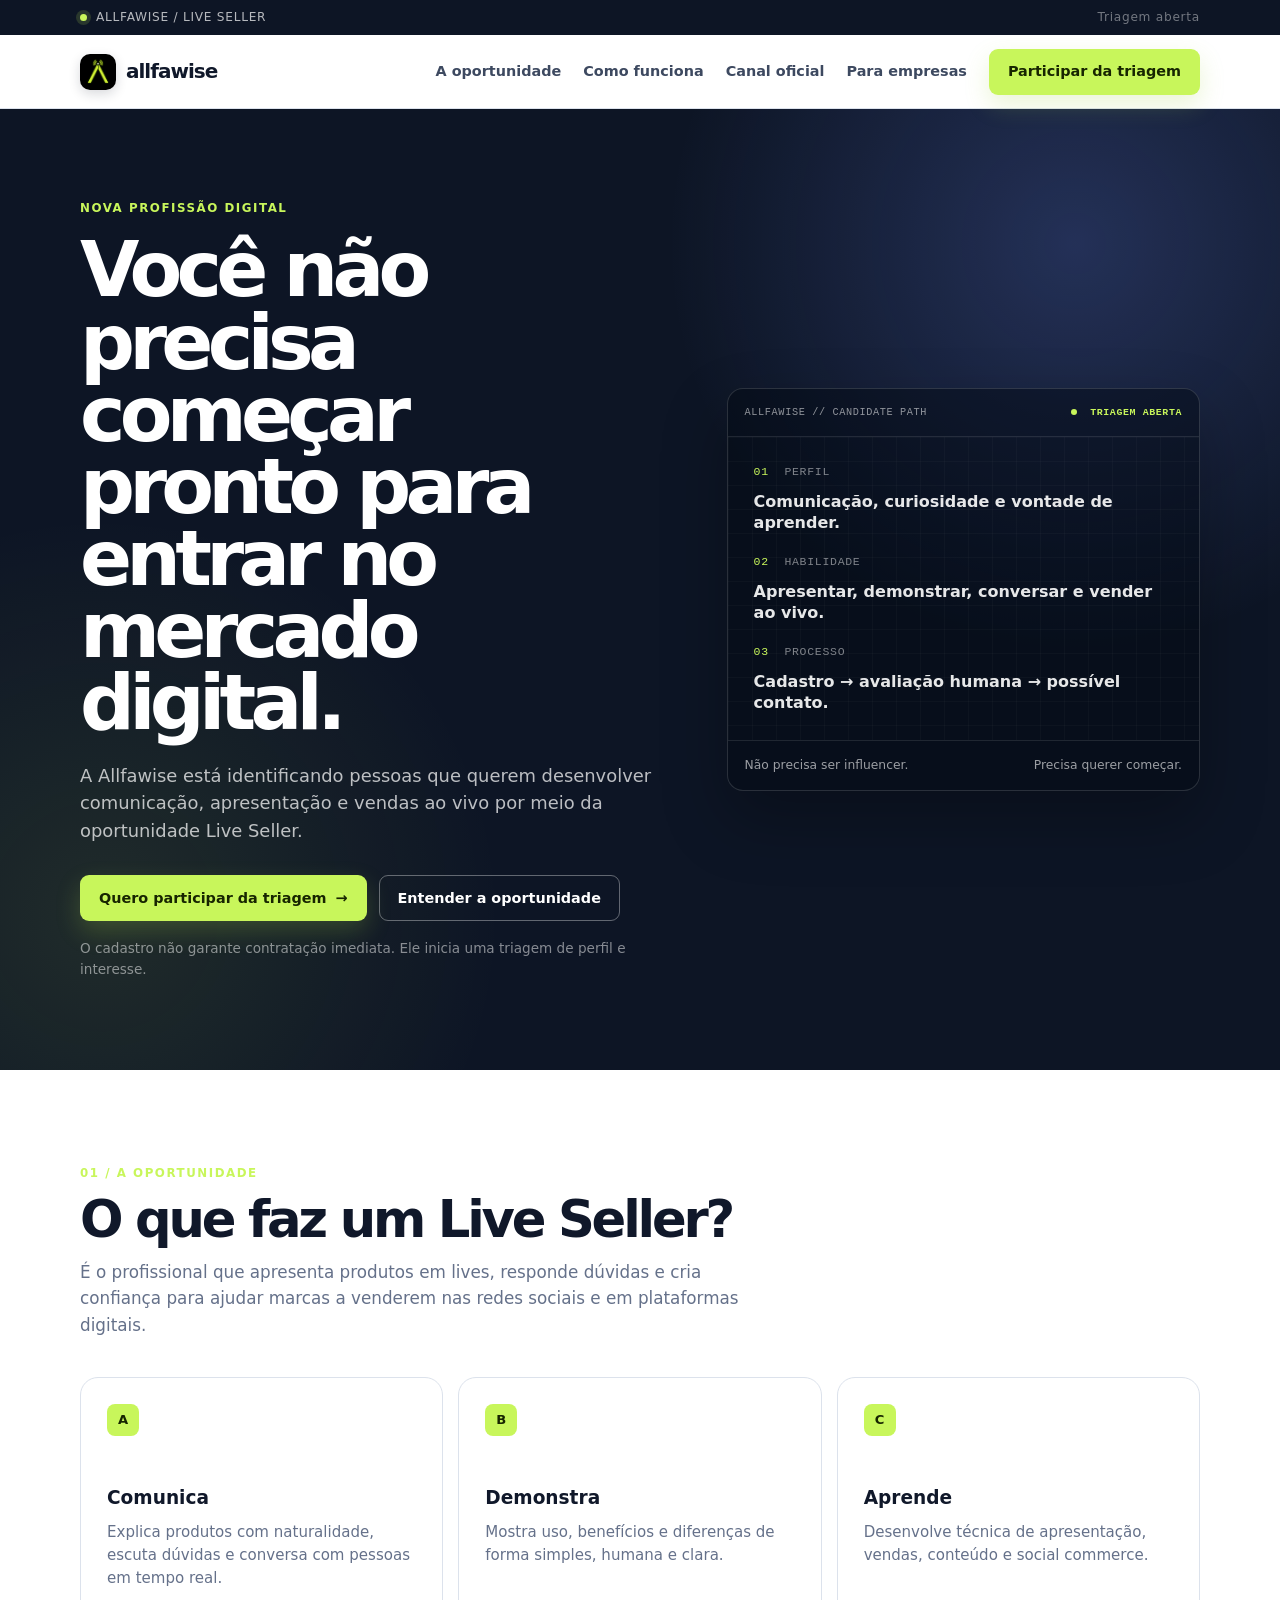
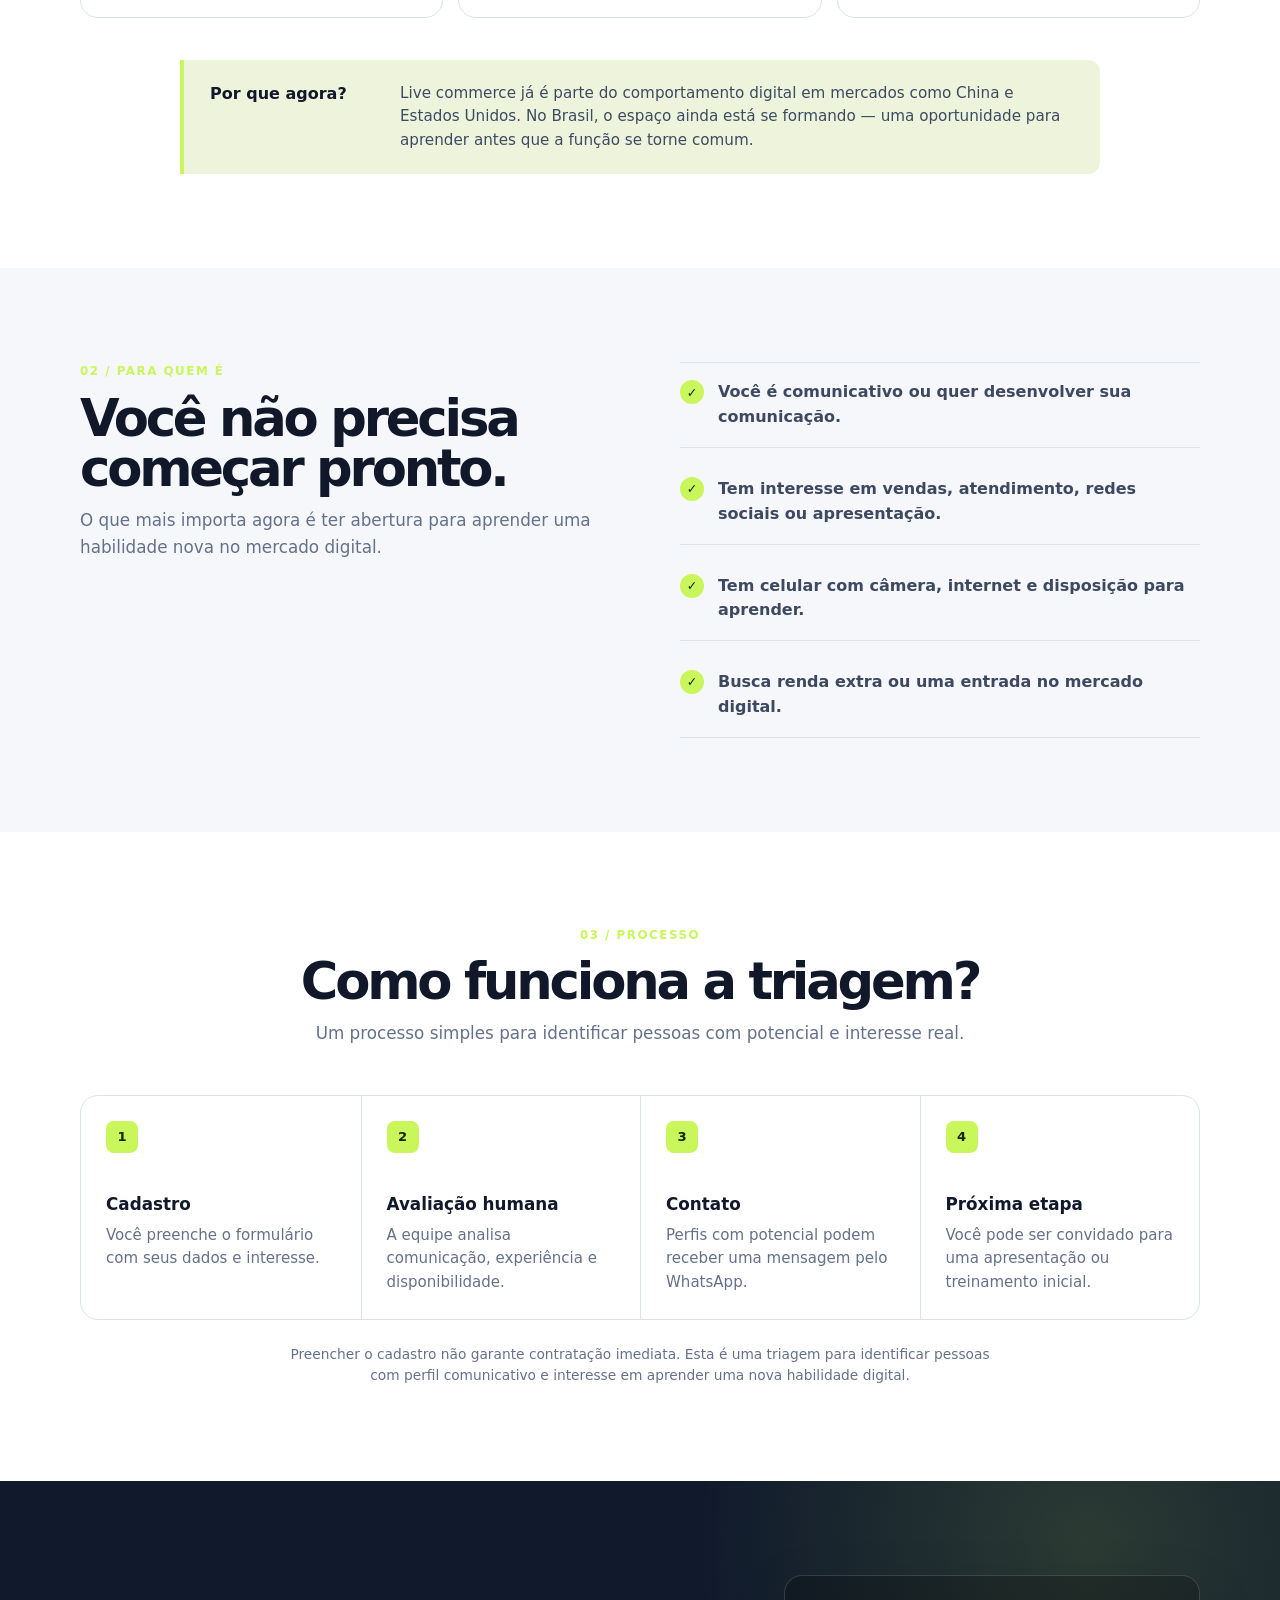
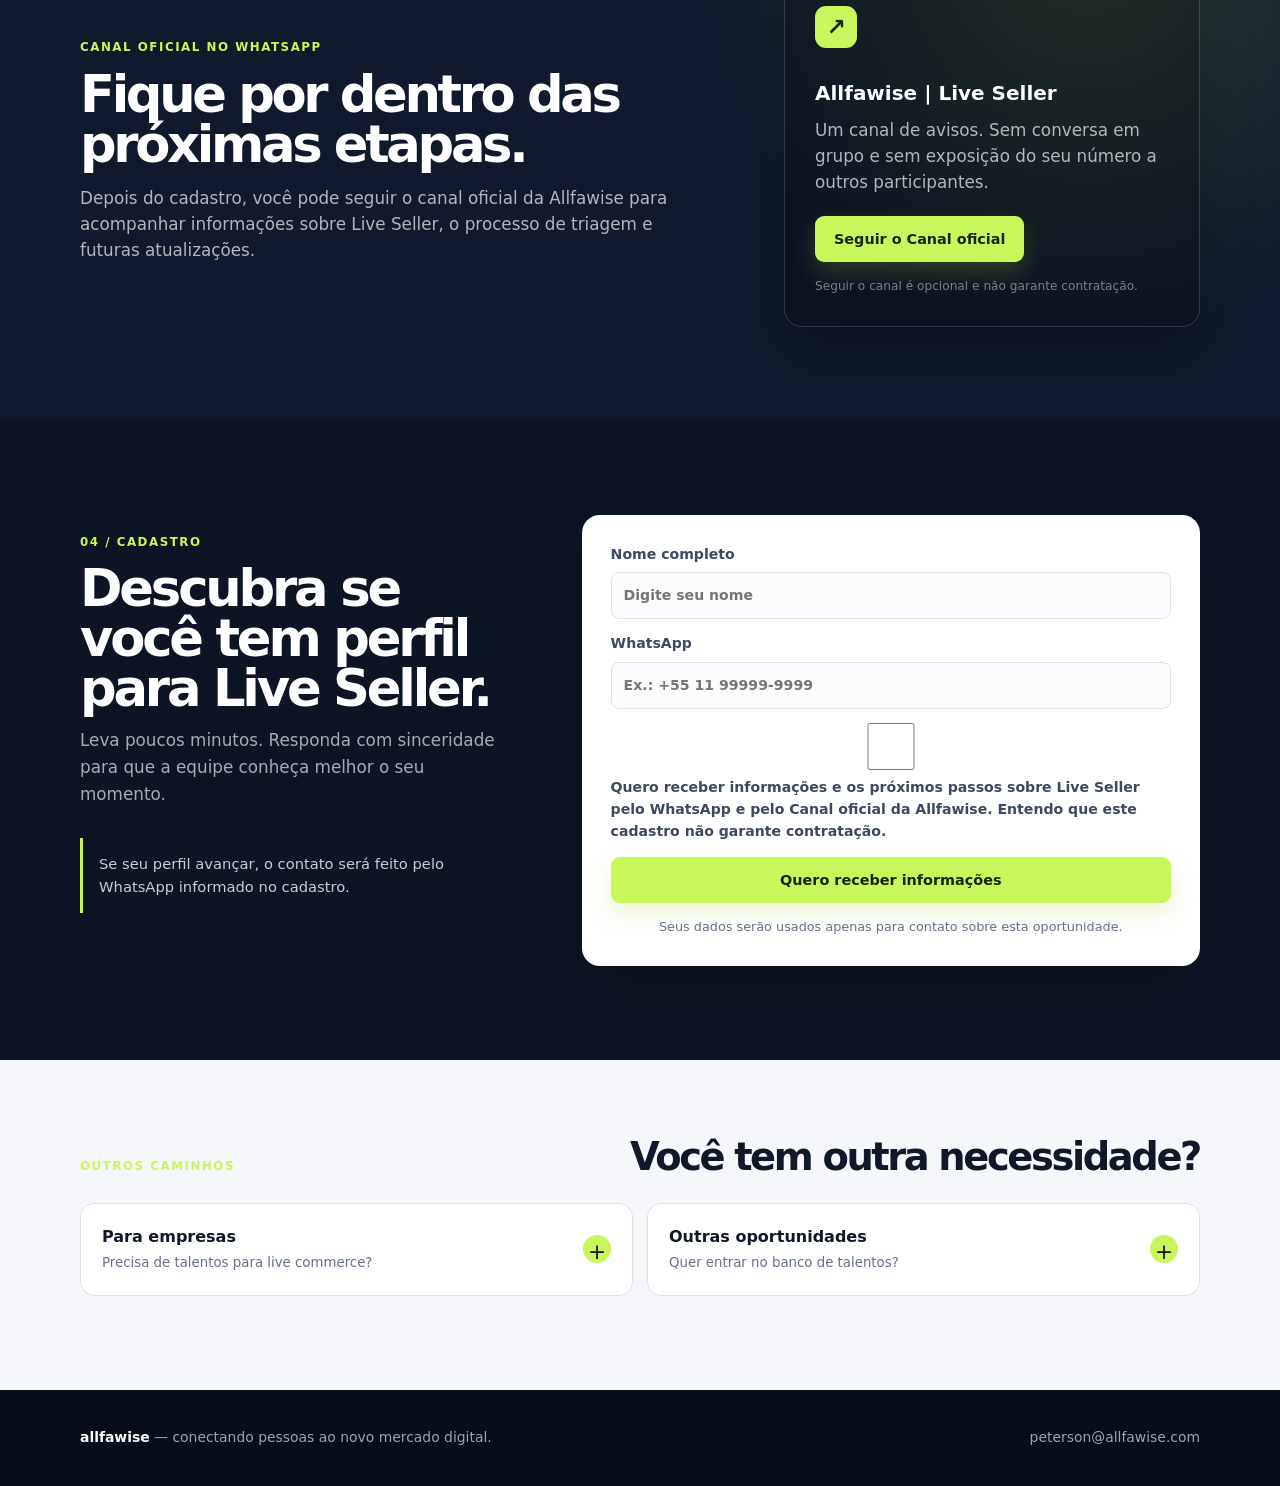
==== commit dd8d3868: "Simplify leadForm to Nome/WhatsApp/consent checkbox" ====
--- a/index.html
+++ b/index.html
@@ -107,18 +107,21 @@
         <div class="form-intro"><p>04 / CADASTRO</p><h2>Descubra se você tem perfil para Live Seller.</h2><span>Leva poucos minutos. Responda com sinceridade para que a equipe conheça melhor o seu momento.</span><small>Se seu perfil avançar, o contato será feito pelo WhatsApp informado no cadastro.</small></div>
         <div class="form-box">
           <form class="lead-form" id="leadForm">
-            <input type="hidden" name="formType" value="live_seller">
+                          <input type="hidden" name="formType" value="live_seller">
             <label>Nome completo<input type="text" name="nome" placeholder="Digite seu nome" required></label>
             <label>WhatsApp<input type="tel" name="whatsapp" placeholder="Ex.: +55 11 99999-9999" required></label>
-            <div class="grid-2"><label>Cidade<input type="text" name="cidade" required></label><label>Estado<input type="text" name="estado" required></label></div>
-            <label>Idade<input type="number" name="idade" min="1" required></label>
-            <label>Você se considera uma pessoa comunicativa?<select name="comunicativa" required><option value="">Selecione uma opção</option><option value="Sim">Sim</option><option value="Mais ou menos">Mais ou menos</option><option value="Ainda tenho dificuldade, mas quero aprender">Ainda tenho dificuldade, mas quero aprender</option></select></label>
-            <label>Você tem celular com câmera e internet?<select name="tem_celular" required><option value="">Selecione uma opção</option><option value="Sim">Sim</option><option value="Não">Não</option></select></label>
-            <label>Você gostaria de trabalhar de casa usando o celular?<select name="trabalhar_casa" required><option value="">Selecione uma opção</option><option value="Sim">Sim</option><option value="Talvez, quero entender melhor">Talvez, quero entender melhor</option><option value="Não">Não</option></select></label>
-            <label>Você já tem experiência com vendas, atendimento, lives ou redes sociais?<select name="experiencia" required><option value="">Selecione uma opção</option><option value="Sim, com vendas">Sim, com vendas</option><option value="Sim, com atendimento">Sim, com atendimento</option><option value="Sim, com redes sociais">Sim, com redes sociais</option><option value="Sim, com lives">Sim, com lives</option><option value="Não, mas quero aprender">Não, mas quero aprender</option></select></label>
-            <div class="grid-2"><label>TikTok <small>opcional</small><input type="text" name="tiktok" placeholder="@seuperfil"></label><label>Instagram <small>opcional</small><input type="text" name="instagram" placeholder="@seuperfil"></label></div>
-            <label>Por que você quer participar?<textarea name="mensagem" rows="4" placeholder="Conte brevemente sobre seu interesse."></textarea></label>
-            <button class="btn btn-accent" type="submit">Enviar cadastro</button>
+            <input type="hidden" name="cidade" value="">
+            <input type="hidden" name="estado" value="">
+            <input type="hidden" name="idade" value="">
+            <input type="hidden" name="comunicativa" value="">
+            <input type="hidden" name="tem_celular" value="">
+            <input type="hidden" name="trabalhar_casa" value="">
+            <input type="hidden" name="experiencia" value="">
+            <input type="hidden" name="tiktok" value="">
+            <input type="hidden" name="instagram" value="">
+            <input type="hidden" name="mensagem" value="">
+            <label class="consent-check"><input type="checkbox" name="consentimento" required> Quero receber informações e os próximos passos sobre Live Seller pelo WhatsApp e pelo Canal oficial da Allfawise. Entendo que este cadastro não garante contratação.</label>
+            <button class="btn btn-accent" type="submit">Quero receber informações</button>
             <p class="form-note" id="formMessage">Seus dados serão usados apenas para contato sobre esta oportunidade.</p>
             <a class="channel-success-link" data-channel-link href="#canal" aria-disabled="true" hidden>Quero acompanhar pelo Canal oficial do WhatsApp →</a>
           </form>
